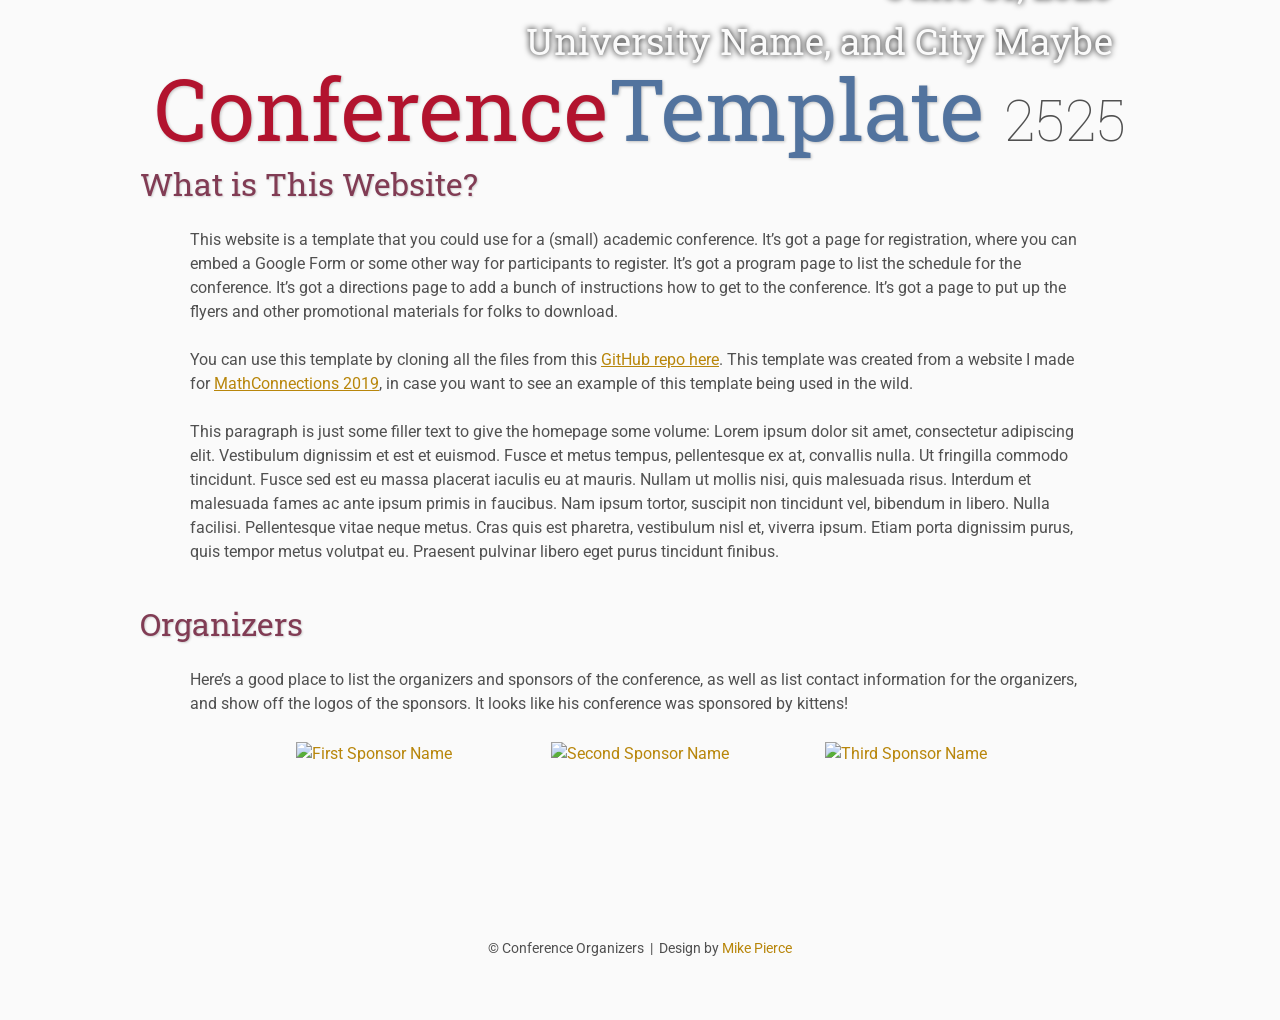
==== index.html @ 2a2c3d02 "Initial commit" ====
<!DOCTYPE html>
<html lang='en'>

<head>
    <base href=".">
    <link rel="shortcut icon" type="image/png" href="assets/favicon.png"/>
    <link rel="stylesheet" type="text/css" media="all" href="assets/main.css"/>
    <meta name="description" content="Conference Template">
    <meta name="resource-type" content="document">
    <meta name="distribution" content="global">
    <meta name="KeyWords" content="Conference">
    <title>Conference Template</title>
</head>

<body>

    <div class="banner">
        <img src="assets/banner.jpg" alt="Conference Template Banner">
        <div class="top-left">
            <span class="title1">Conference</span><span class="title2">Template</span> <span class="year">2525</span>
        </div>
        <div class="bottom-right">
            June 31, 2525 <br> University Name, and City Maybe
        </div>
    </div>

    <table class="navigation">
        <tr>
            <td class="navigation">
                <a class="current" title="Conference Home Page" href=".">Home</a>
            </td>
            <td class="navigation">
                <a title="Register for the Conference" href="registration">Registration</a>
            </td>
            <td class="navigation">
                <a title="Conference Program" href="program">Program</a> 
            </td>
            <td class="navigation">
                <a title="Directions to the Conference" href="directions">Directions</a>
            </td>
            <td class="navigation">
                <a title="Conference Flyer" href="flyer">Flyer</a>
            </td>
        </tr>
    </table>

    <h2>What is This Website?</h2>
    <p>
        This website is a template that you could use for a (small) academic conference. 
        It&rsquo;s got a page for registration, where you can embed a Google Form or some other way for participants to register.
        It&rsquo;s got a program page to list the schedule for the conference.
        It&rsquo;s got a directions page to add a bunch of instructions how to get to the conference.
        It&rsquo;s got a page to put up the flyers and other promotional materials for folks to download.
    </p>
    <p>
        You can use this template by cloning all the files from this
        <a target="_blank" href="https://github.com/mikepierce/conference-website-template">GitHub repo here</a>.
        This template was created from a website I made for 
        <a target="_blank" href="http://math.ucr.edu/~mathconn/">MathConnections 2019</a>,
        in case you want to see an example of this template being used in the wild.
    </p>
    <p>
        This paragraph is just some filler text to give the homepage some volume:
        Lorem ipsum dolor sit amet, consectetur adipiscing elit. Vestibulum dignissim et est et euismod. Fusce et metus tempus, pellentesque ex at, convallis nulla. Ut fringilla commodo tincidunt. Fusce sed est eu massa placerat iaculis eu at mauris. Nullam ut mollis nisi, quis malesuada risus. Interdum et malesuada fames ac ante ipsum primis in faucibus. Nam ipsum tortor, suscipit non tincidunt vel, bibendum in libero. Nulla facilisi. Pellentesque vitae neque metus. Cras quis est pharetra, vestibulum nisl et, viverra ipsum. Etiam porta dignissim purus, quis tempor metus volutpat eu. Praesent pulvinar libero eget purus tincidunt finibus.
    </p>

    <h2>Organizers</h2>
    <p>
        Here&rsquo;s a good place to list the organizers and sponsors of the conference,
        as well as list contact information for the organizers,
        and show off the logos of the sponsors.
        It looks like his conference was sponsored by kittens!
    </p>
    <table class="sponsors">
        <tr>
            <td class="sponsor">
                <a href="http://www.eyebleach.me/">
                    <img src="assets/kitten1.jpg" alt="First Sponsor Name">
                </a>
            </td>
            <td class="sponsor">
                <a href="http://www.eyebleach.me/">
                    <img src="assets/kitten2.jpg" alt="Second Sponsor Name" style="width: 80%">
                </a>
            </td>
            <td class="sponsor">
                <a href="http://www.eyebleach.me/">
                    <img src="assets/kitten3.jpg" alt="Third Sponsor Name">
                </a>
            </td>
        </tr>
    </table>

    <footer>
        &copy; Conference Organizers
        &nbsp;|&nbsp; Design by <a href="https://github.com/mikepierce">Mike Pierce</a>
    </footer>

</body>
</html>
---- assets/main.css ----
/* main.css */

/* These are the colors and fonts used throughout the webpage.
 * I've listed them here so that a user may easily
 * do a search-and-replace for these to change the site theme.
 *   'Roboto',sans-serif; Font for the title text
 *   'Roboto-Slab',serif; Font for the body text 
 *   #fafafa; Background color of the site
 *   #505050; Foreground (text) color of the site
 *   #52739e; Navy, "Template" in the logo, current page in navigation, special titles in the Program
 *   #b2132e; Reddish, "Conference" in the logo, hover color for links
 *   #813c54; Heading color, titles in the Program
 *   #b8860b; Dark Goldenrod, color for links
 */

@import url('https://fonts.googleapis.com/css?family=Roboto%7CRoboto+Slab');

*{
    border:0;
    font:inherit;
    font-size:1em;
    margin:0;
    padding:0;
    vertical-align:baseline;
}

body{
    background-color: #fafafa;
    background-size: cover;
    background-attachment: fixed;
    color: #505050; 
    text-align:left;
    font-family:'Roboto',sans-serif;
    font-size:1em;
    line-height:1.5em;
    margin: 60px auto;
    width: 1000px;
}

a{color: #b8860b; text-decoration:none;}
a.current{color: #52739e;}
a.current:hover{color: #e82945;}
a:hover{color: #b2132e;}
a:active{color: #e82945;}
h1,h2,h3,h4{clear:left; color: #813c54; margin:1.5em 0em 1em 0em; font-family:'Roboto Slab',serif; text-shadow: 1px 1px 2px #d0d0d0;}
h1{font-size:2.67em;}
h2{font-size:2.00em;}
h3{font-size:1.67em;}
h4{font-size:1.33em;}
p{list-style:none; margin:24px auto 24px auto; padding:0px; width:900px; text-align:left;}
li a, p a {text-decoration:underline; text-decoration-color:#b8860b;}
ul{list-style:none; margin:24px auto 24px auto; padding:0px; width:800px; text-align:left;}
ul li{list-style:none; margin:0px auto 0px auto; padding:0px; text-align:left;}
i,em{font-style:italic;}
b,strong{font-weight:bold;}
sup{
    vertical-align: super;
    font-size: 0.8em;
    line-height: 0;
}
sub{
    vertical-align: sub;
    font-size: 0.8em;
    line-height: 0;
}
table{
    width: 1000px;
    margin: 12px auto 24px auto;
    float: center;
    /* UNCOMMENT THIS FOR DEBUGGING THE ALIGNMENT */
    /*border: 1px solid black;*/
}
th,td{
    text-align: left;
    /* UNCOMMENT THIS FOR DEBUGGING THE ALIGNMENT */
    /*border: 1px solid black;*/
}

/* Website Banner */
.banner {position: relative; font-family:'Roboto Slab',serif;}
.top-left {font-size:5.33em; color: #505050; background: #fafafa; text-align: center; width: 1000px; height: 67px; position: absolute; padding: 36px 0 0 0; top: 0px;}
.bottom-right {font-size:2.33em; color: #fafafa; line-height: 1.5em; width: auto; height: 100px; padding: 0px 27px 27px 0px; text-align: right; position: absolute; bottom: 0px; right: 0px; text-shadow: 0px 0px 6px #000000;}

/* Conference Title Logo */
.title1{color: #b2132e; text-shadow: 1px 1px 3px #c0c0c0;} 
.title2{color: #52739e; text-shadow: 1px 1px 3px #c0c0c0;}
.year{color: #505050; font-size:0.67em; font-weight: lighter;}

/* Navigation Links (Home, Registration, etc) */
table.navigation{width:800px;}
td.navigation{font-size:1.67em; white-space:nowrap; width:20%; text-align:center; vertical-align:middle; padding:0px 0px 0px 0px;}

/* Sponsor Images */
table.sponsors{width:800px;}
td.sponsor{white-space:nowrap; width:33%; text-align:center; vertical-align:middle; padding:0px 0px 0px 0px;}
td.sponsor img{width: 100%}

/* The Table on the Program Page */
td.room{padding: 4px 12px 4px 4px; width: 90%; vertical-align:bottom; font-size:1.67em; color: #52739e; height:32px;}
td.date{white-space:nowrap; width:130px; text-align:right; vertical-align:top; padding:4px 16px 0px 0px;}
td.title{padding: 4px 12px 4px 4px; width: 90%; vertical-align:top; font-size:1.5em; color: #813c54; height:32px; font-family:'Roboto Slab',serif; text-shadow: 1px 1px 2px #d0d0d0; }
td.title-special{padding: 4px 12px 4px 4px; width: 90%; vertical-align:top; font-size:1.67em; color: #52739e; height:32px; font-family:'Roboto Slab',serif; text-shadow: 1px 1px 2px #d0d0d0;}
td.speaker{padding: 4px 12px 4px 4px; font-style: italic; font-size:1em; max-height:999999px}
td.abstract{padding: 4px 12px 12px 4px; font-size:1em; max-height:999999px}
td.abstract img{display: block; margin: 4px auto 8px auto}
table.plenary{padding-top: 8px; background: #ffffff;}

/* Registration and Directions iframes and Images */
iframe.registration{display:block; margin:1em auto 2em auto; width:700px; height:1400px; border:none;}
iframe.directions{display:block; margin:1em auto 2em auto; width:800px; height:400px; border:none;}
img.center{display:block; width:67%; margin:1em auto 2em auto;}

/* Flyer Images */
table.flyers{width:800px;}
td.flyer{white-space:nowrap; width:50%; text-align:center; vertical-align:middle; padding:0px 0px 0px 0px;}
td.sponsor img{width: 100%}

footer{font-size:0.875em; margin-top:12em; text-align:center;}

/* My hacky way of making the site mobile-friendly */
@media only screen and (max-width: 1100px) {
    h2{font-size:3.00em;}
    p{font-size:1.5em; line-height:1.5em;}
    th,td,tr{font-size:1.5em; line-height:1.5em;}
    td.date{font-size:1em; padding-top:0.5em;}
    td.navigation{font-size:1.5em; padding:0px 20px 0px 20px;}
    table.footer{font-size:0.33em;}
}
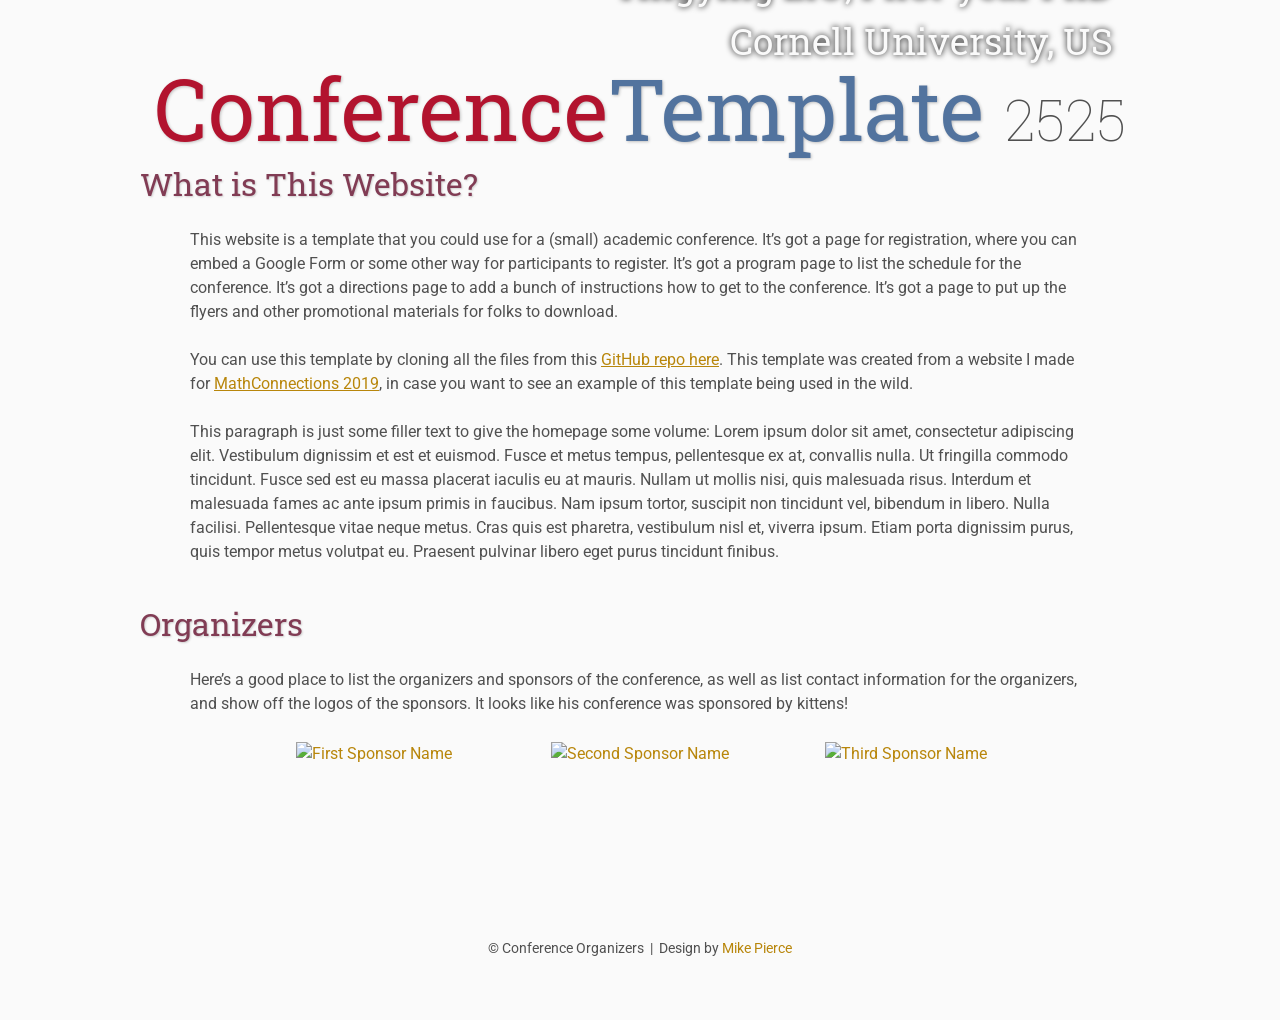
==== commit d350f4f5: "Update taps" ====
--- a/index.html
+++ b/index.html
@@ -20,26 +20,26 @@
             <span class="title1">Conference</span><span class="title2">Template</span> <span class="year">2525</span>
         </div>
         <div class="bottom-right">
-            June 31, 2525 <br> University Name, and City Maybe
+            Yingying LIU, First-year PhD <br> Cornell University, US
         </div>
     </div>
 
     <table class="navigation">
         <tr>
             <td class="navigation">
-                <a class="current" title="Conference Home Page" href=".">Home</a>
+                <a class="current" title="Yingying's Home Page" href=".">Home</a>
             </td>
             <td class="navigation">
-                <a title="Register for the Conference" href="registration">Registration</a>
+                <a title="Description and codes for projects" href="project">Project</a>
             </td>
             <td class="navigation">
-                <a title="Conference Program" href="program">Program</a> 
+                <a title="Yingying's publications" href="publications">Publications</a> 
             </td>
             <td class="navigation">
-                <a title="Directions to the Conference" href="directions">Directions</a>
+                <a title="Yingying's updates" href="news">News</a>
             </td>
             <td class="navigation">
-                <a title="Conference Flyer" href="flyer">Flyer</a>
+                <a title="Yingying's CV" href="CV">CV</a>
             </td>
         </tr>
     </table>
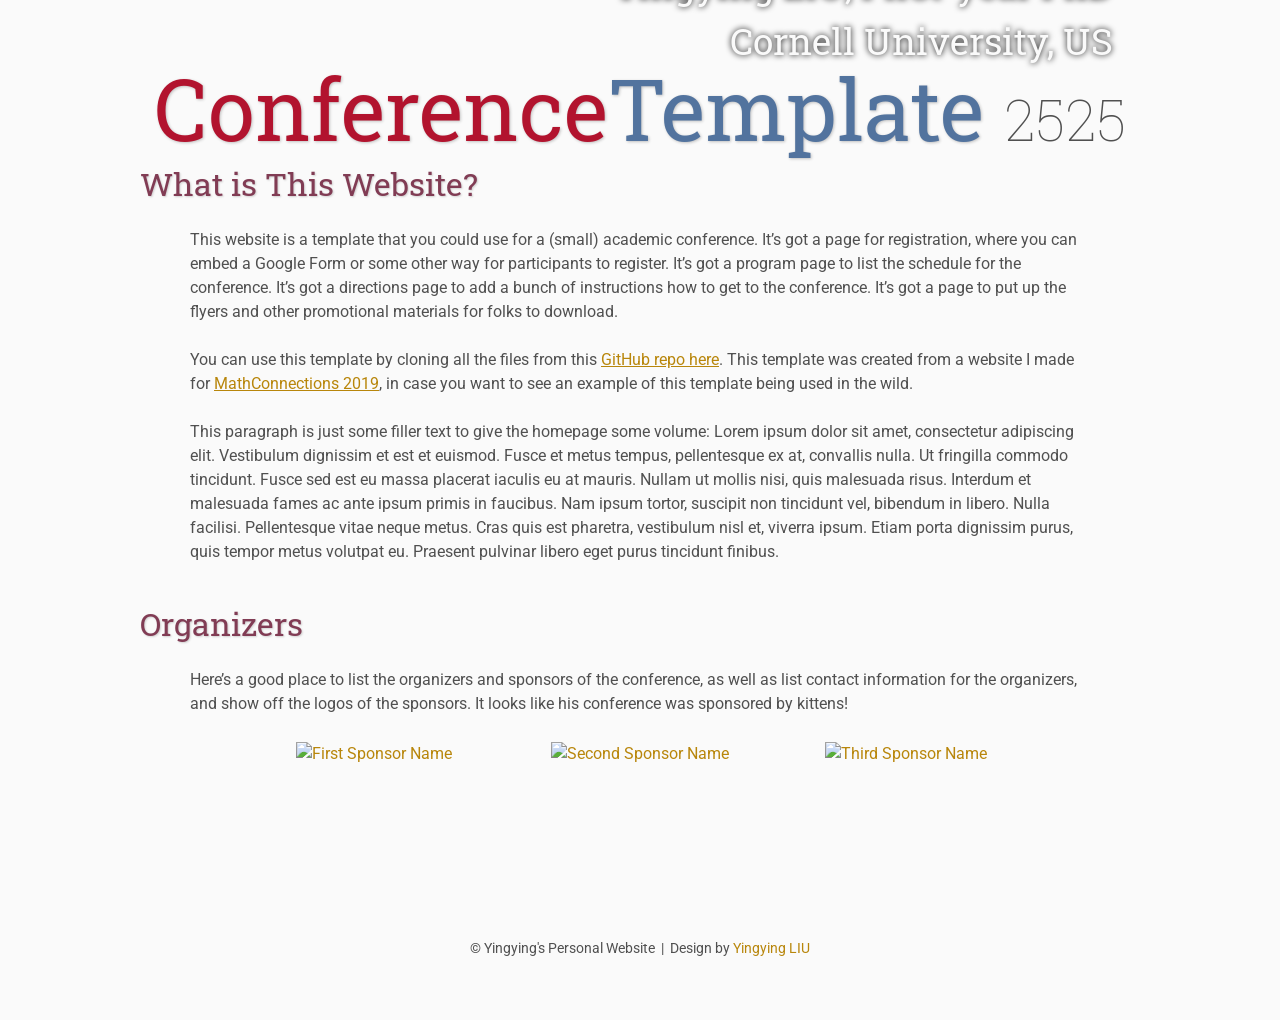
==== commit 284d0d72: "Update footer with new author and designer credits" ====
--- a/index.html
+++ b/index.html
@@ -5,11 +5,11 @@
     <base href=".">
     <link rel="shortcut icon" type="image/png" href="assets/favicon.png"/>
     <link rel="stylesheet" type="text/css" media="all" href="assets/main.css"/>
-    <meta name="description" content="Conference Template">
+    <meta name="description" content="Yingying LIU - PhD from Cornell University">
     <meta name="resource-type" content="document">
     <meta name="distribution" content="global">
-    <meta name="KeyWords" content="Conference">
-    <title>Conference Template</title>
+    <meta name="KeyWords" content="Research">
+    <title>Yingying LIU | Personal Website</title>
 </head>
 
 <body>
@@ -92,8 +92,8 @@
     </table>
 
     <footer>
-        &copy; Conference Organizers
-        &nbsp;|&nbsp; Design by <a href="https://github.com/mikepierce">Mike Pierce</a>
+        &copy; Yingying's Personal Website
+        &nbsp;|&nbsp; Design by <a href="https://github.com/yingyingtokyo">Yingying LIU</a>
     </footer>
 
 </body>
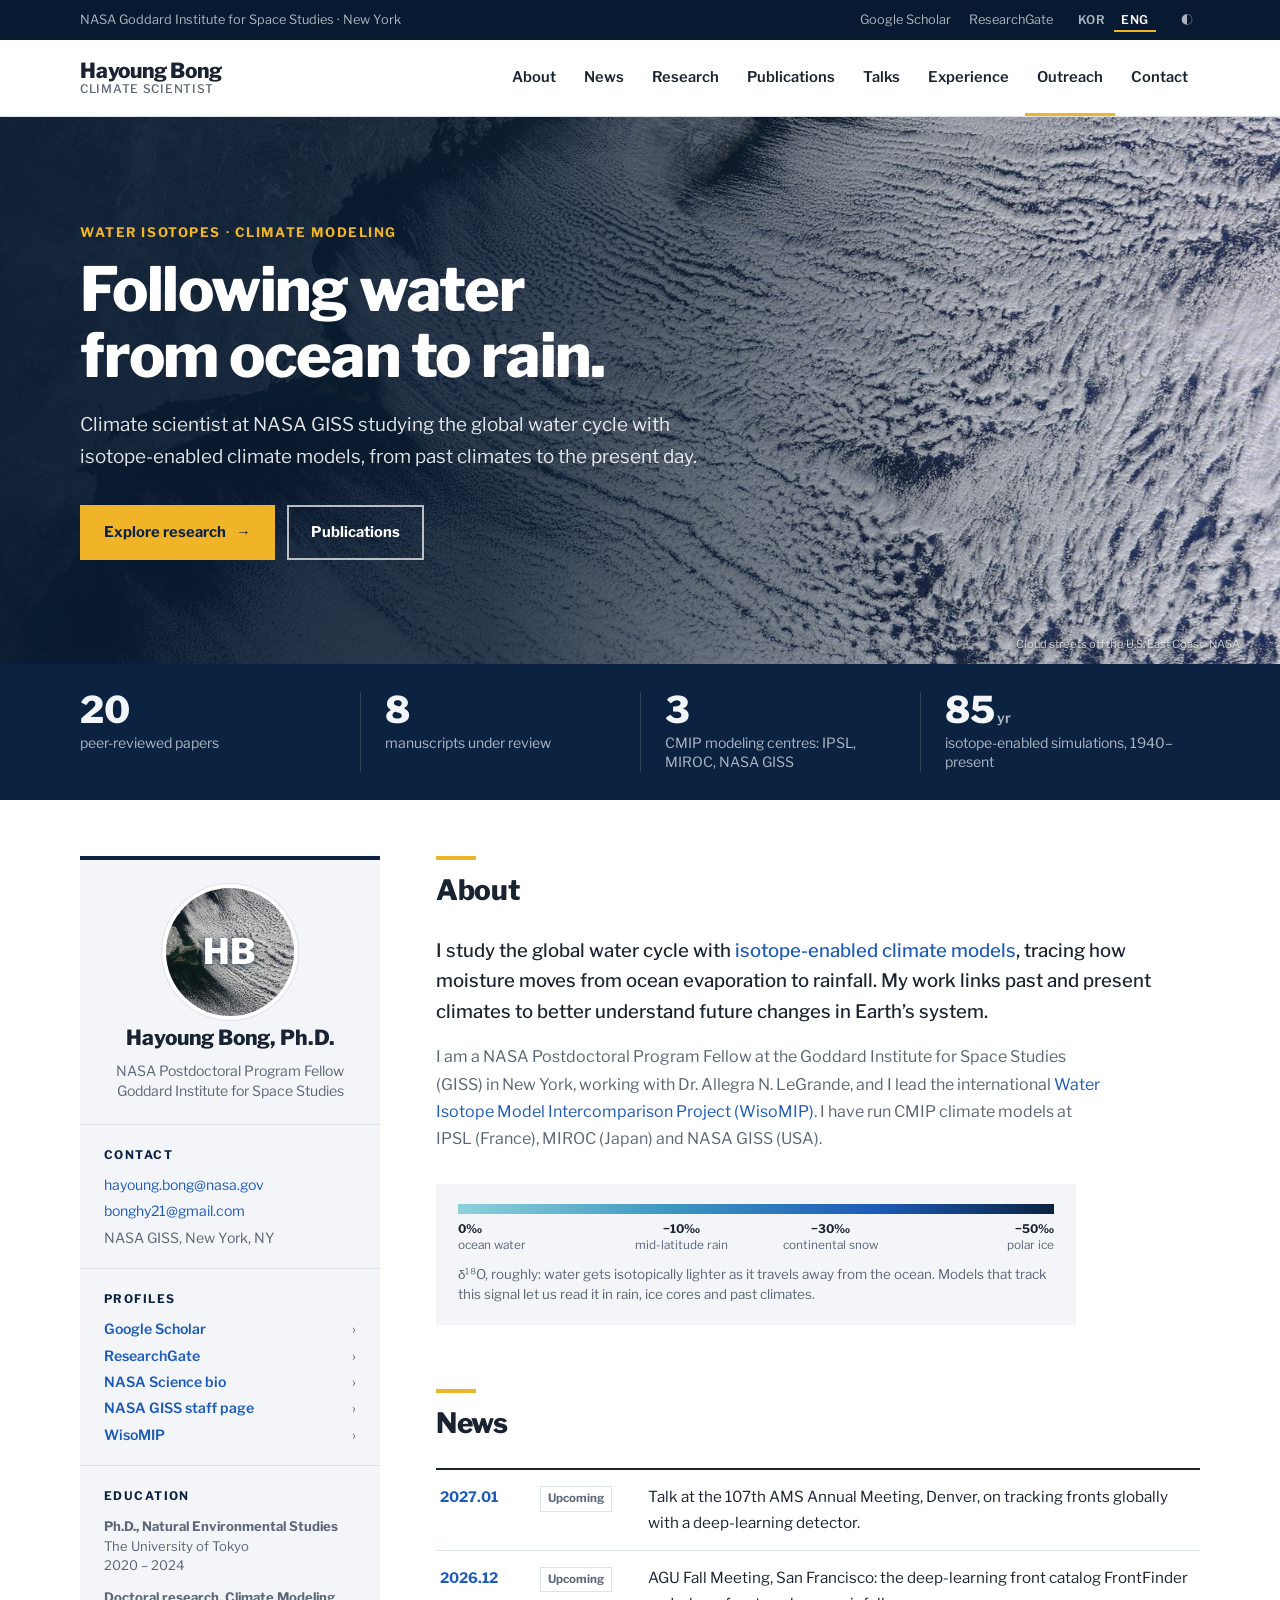
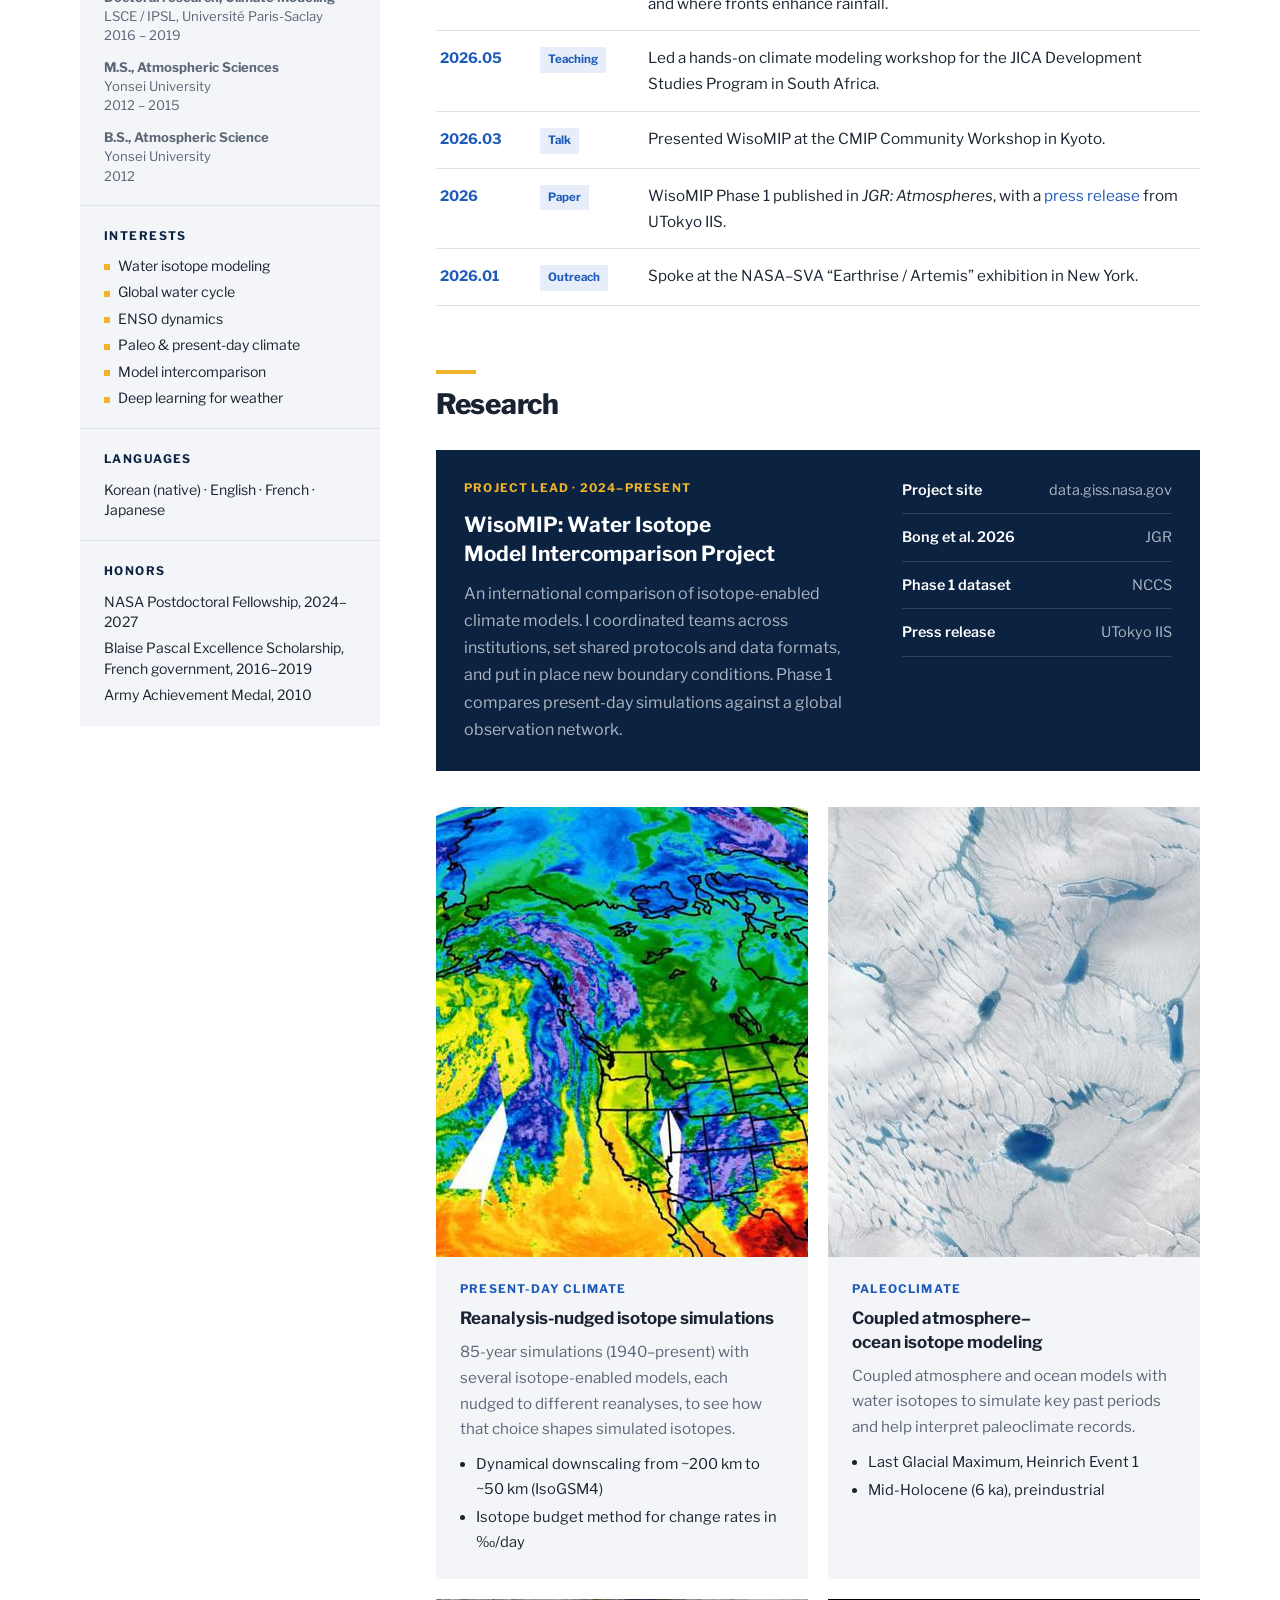
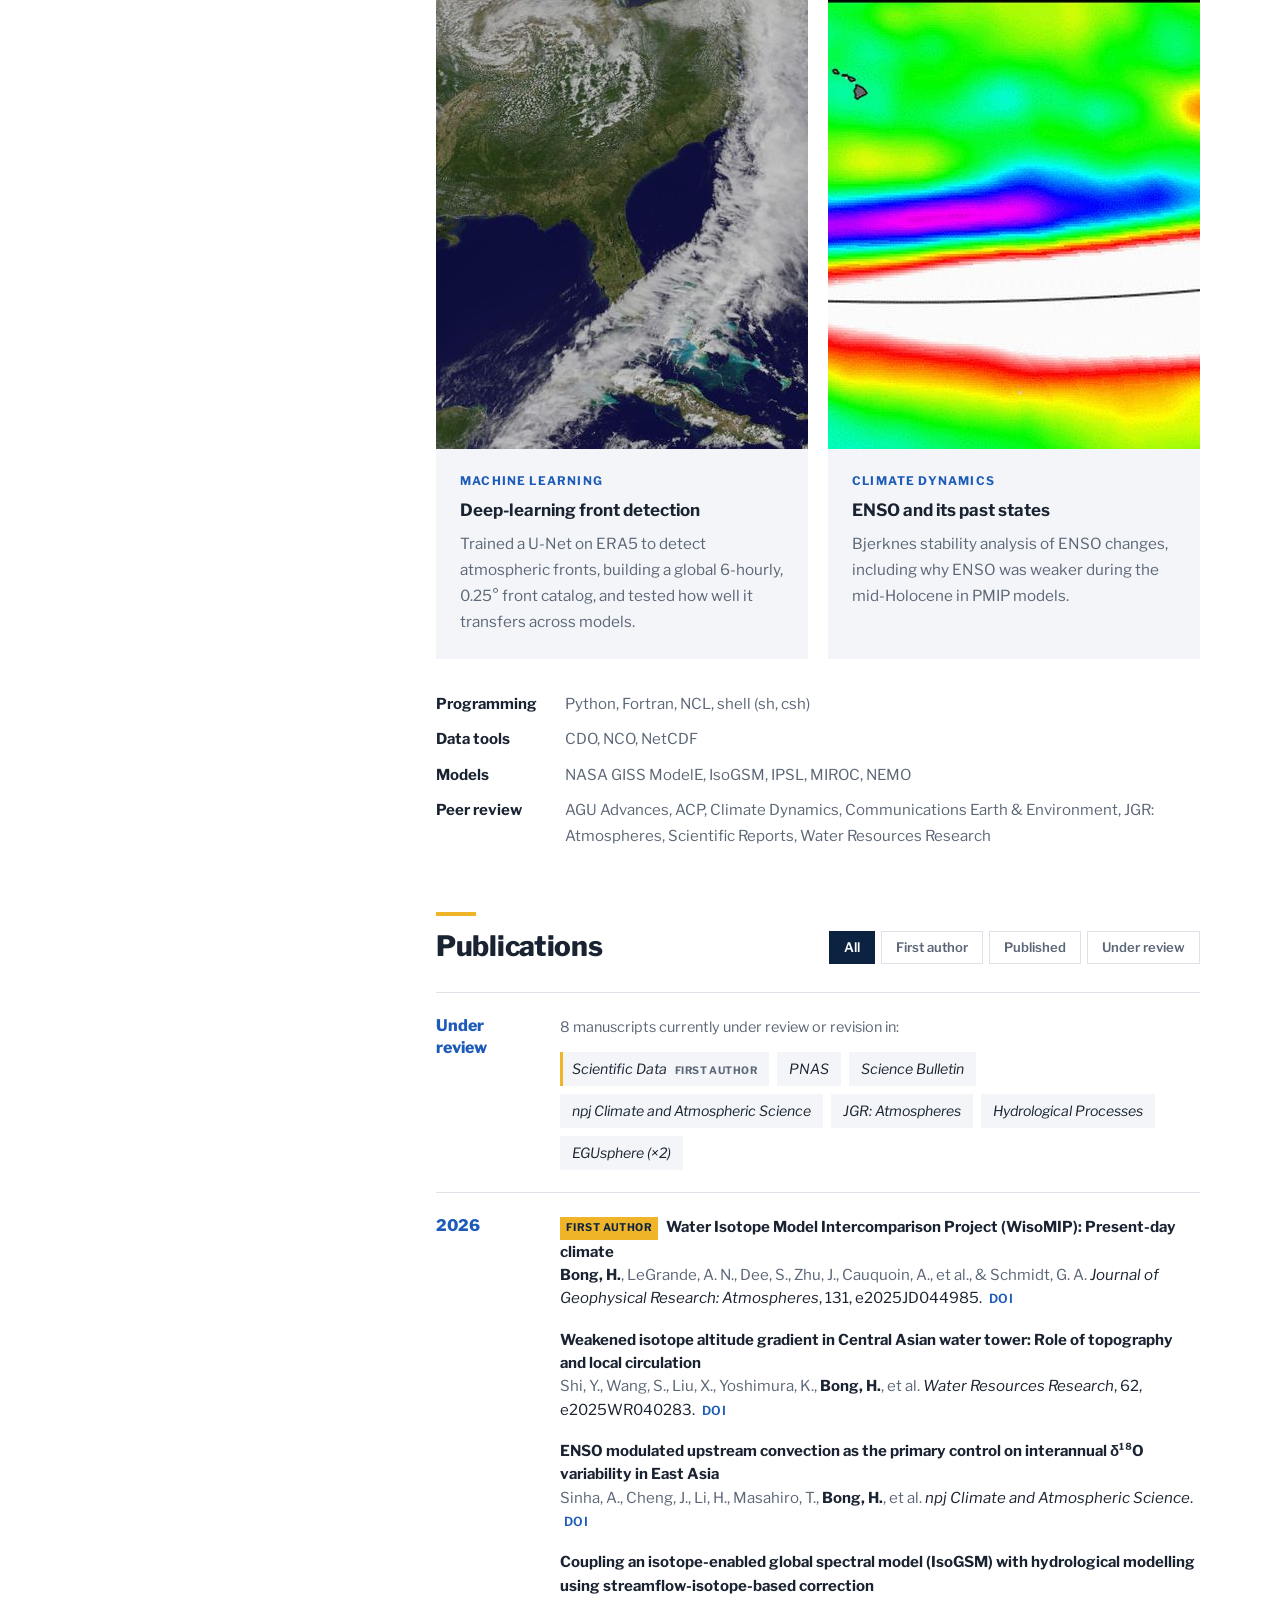
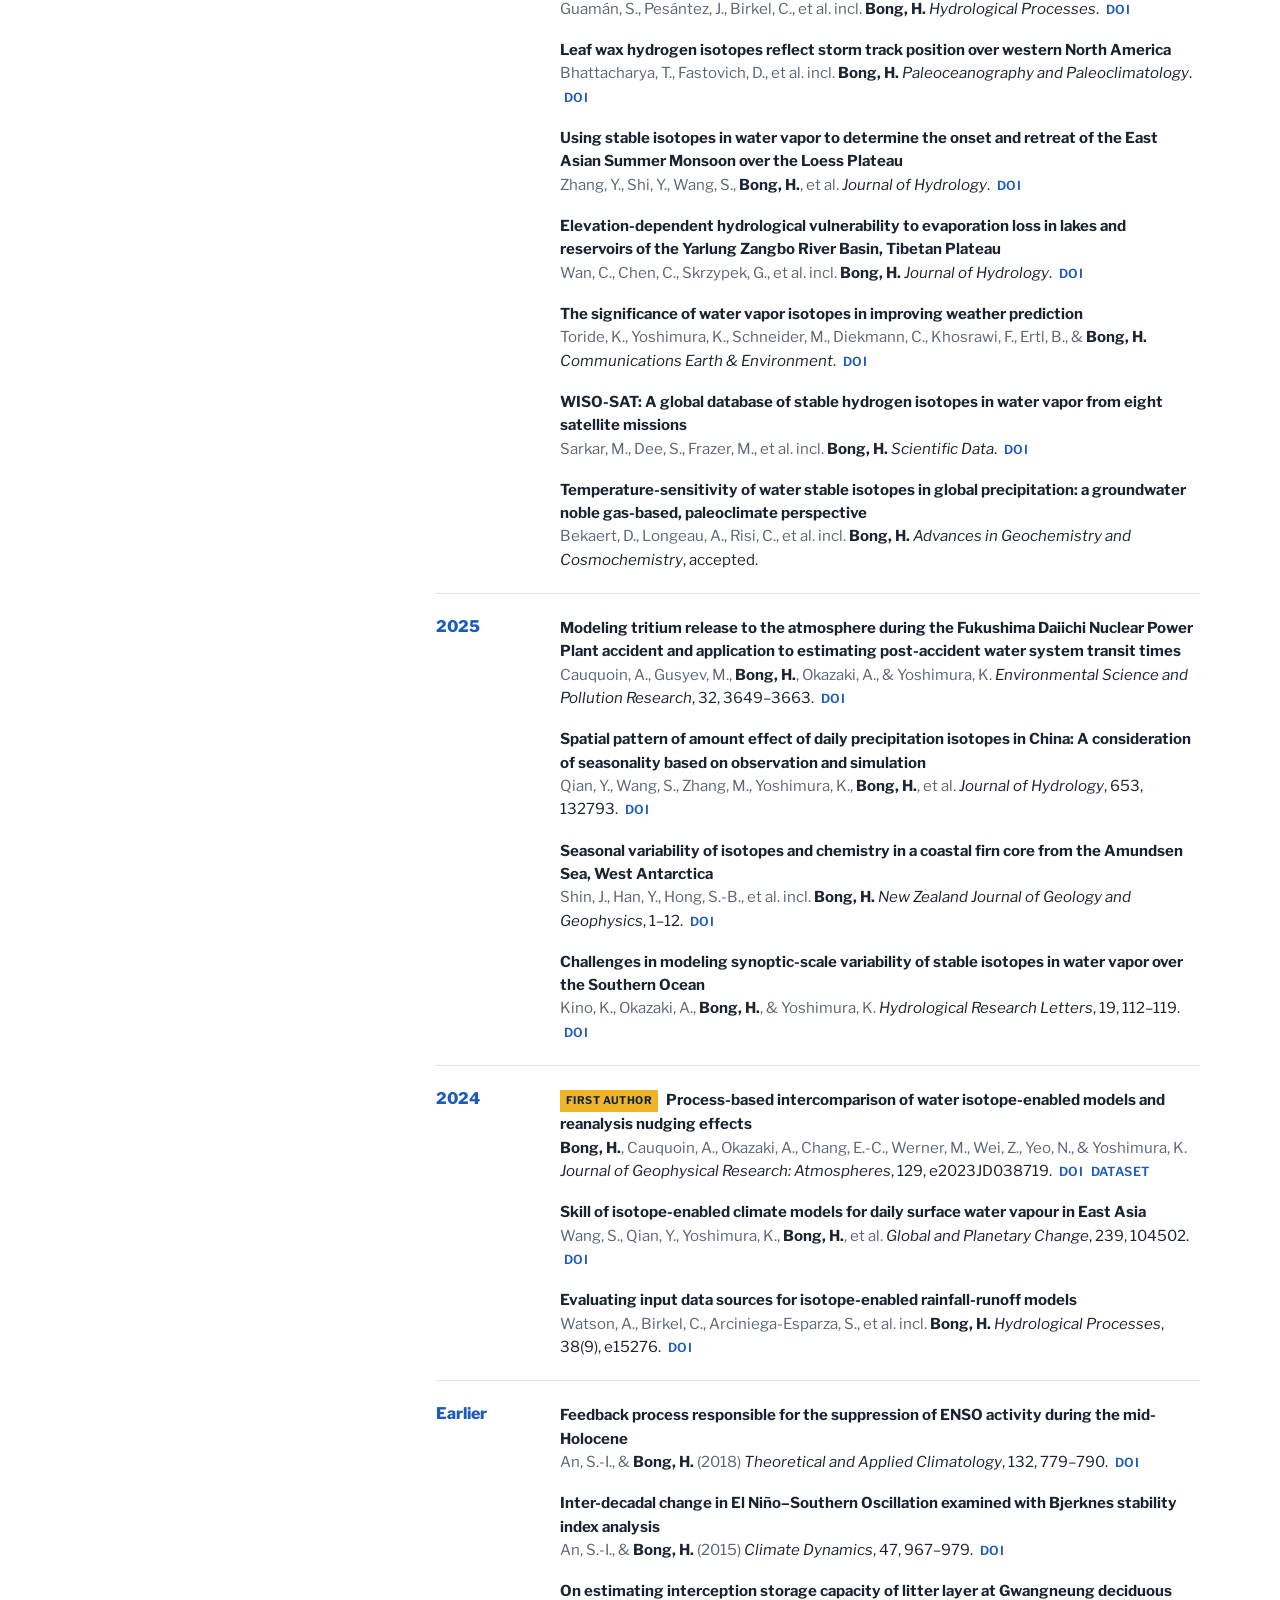
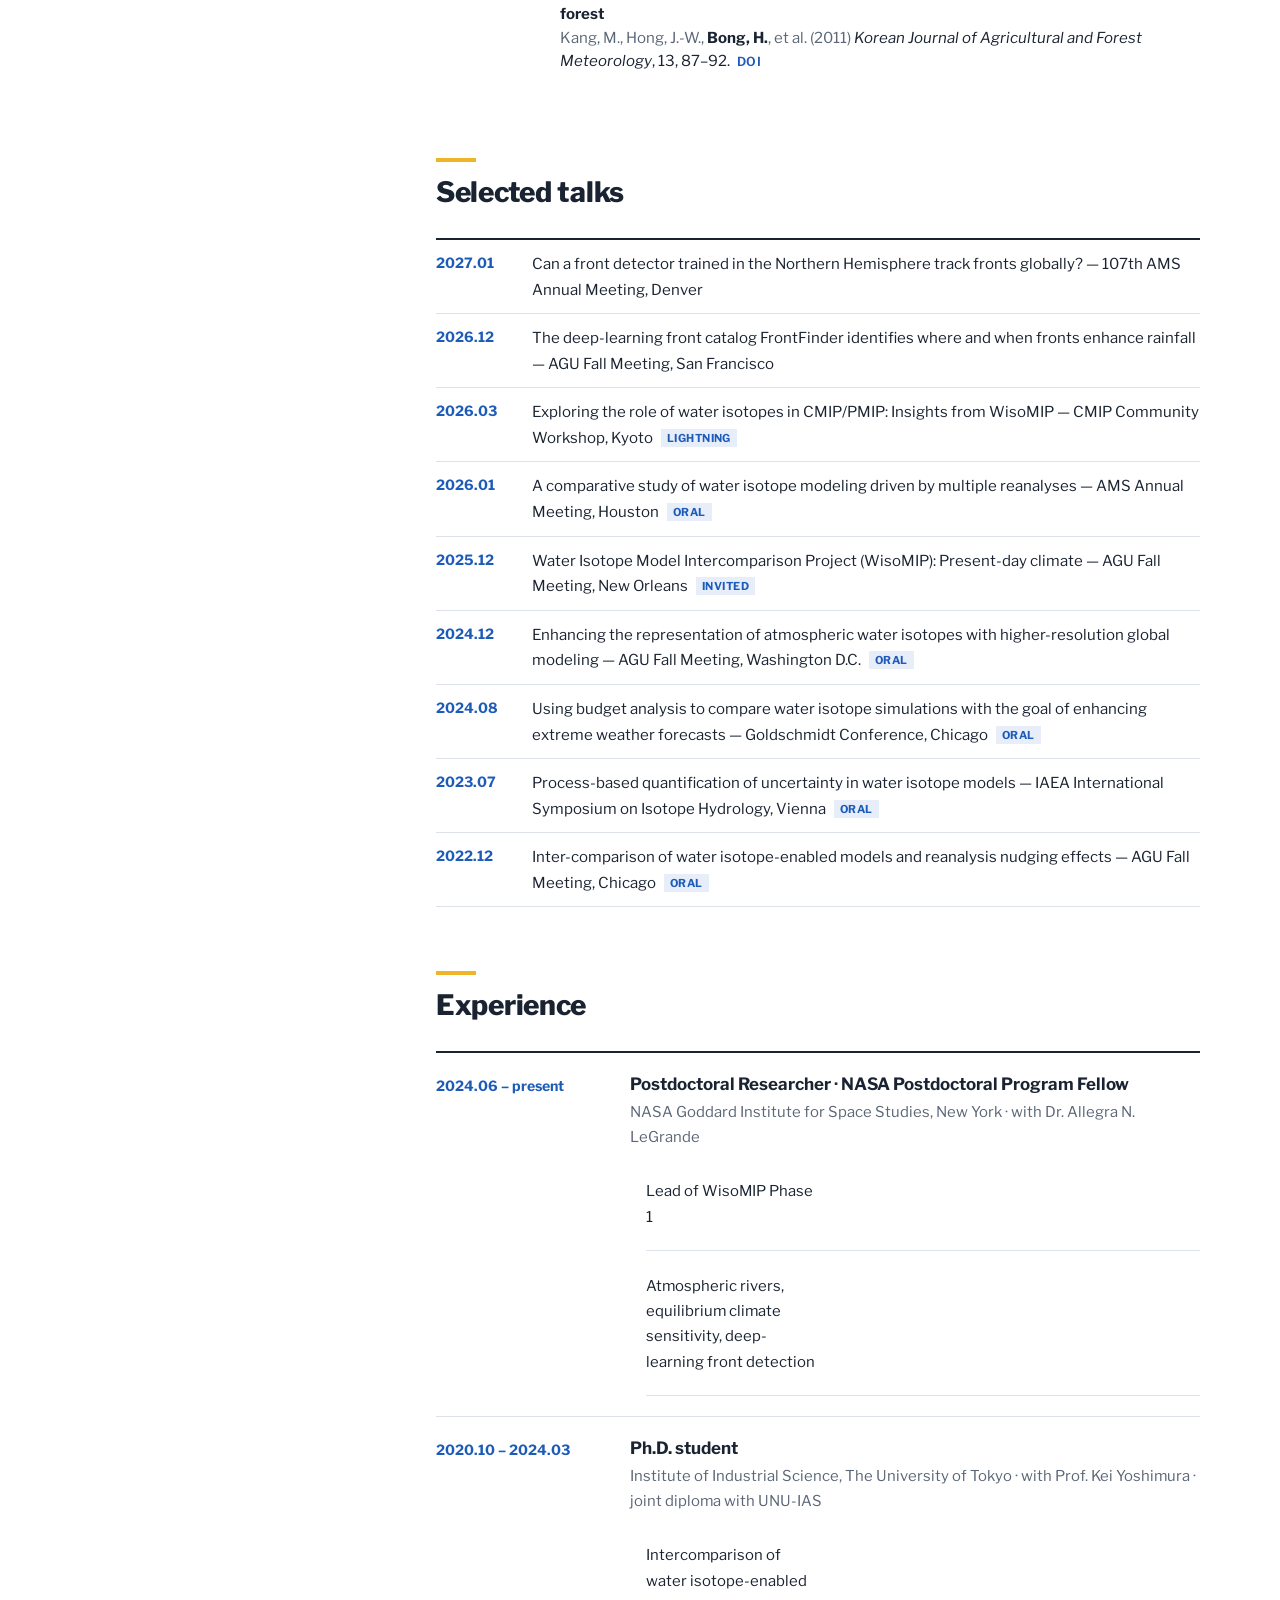
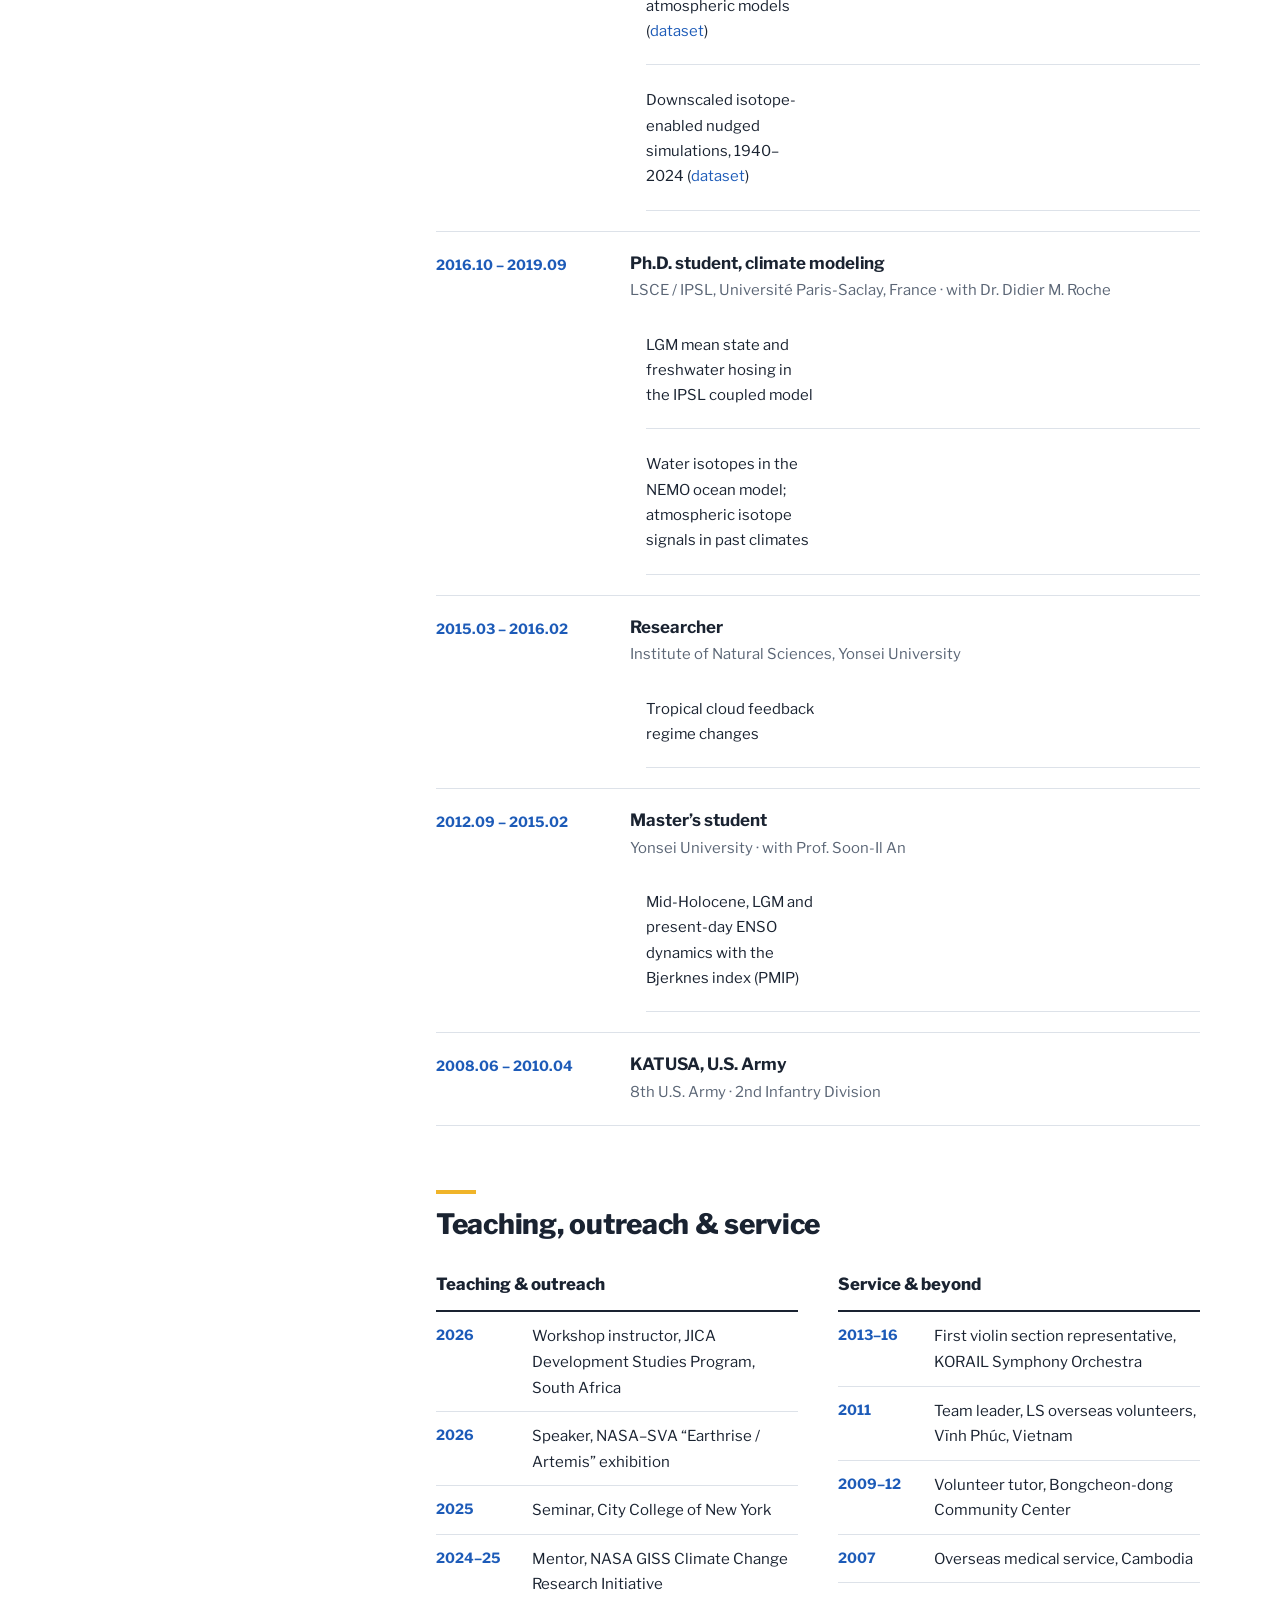
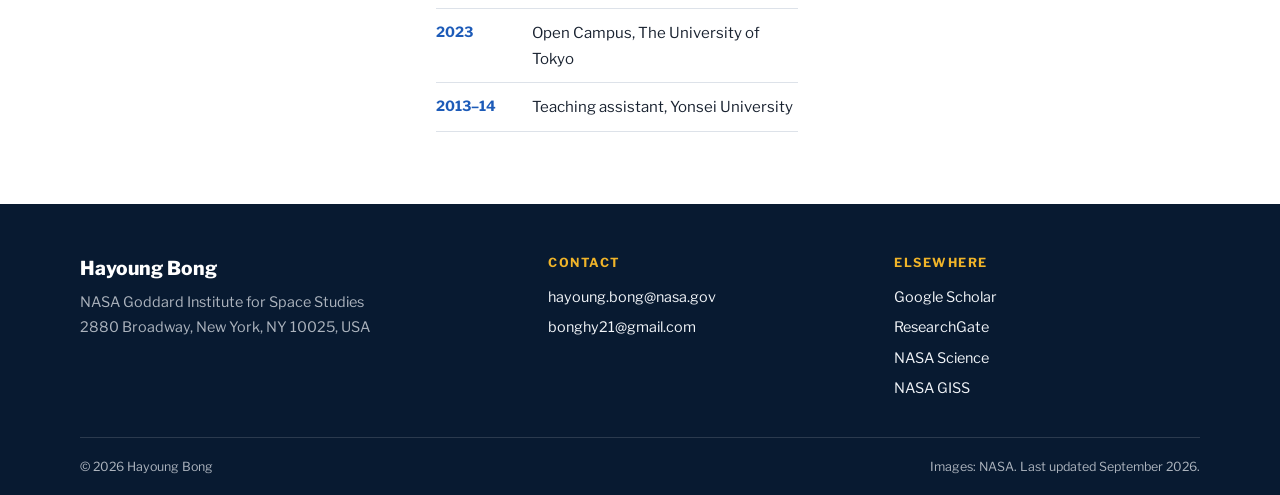
==== commit 30605ed7: "Replace site with new bilingual academic homepage Co-Authored-By: Claude Opus 5 <noreply@anthropic.c" ====
--- a/index.html
+++ b/index.html
@@ -1,101 +1,807 @@
 <!DOCTYPE html>
-<html lang='en'>
-
+<html lang="en" data-lang="en">
 <head>
-    <base href=".">
-    <link rel="shortcut icon" type="image/png" href="assets/favicon.png"/>
-    <link rel="stylesheet" type="text/css" media="all" href="assets/main.css"/>
-    <meta name="description" content="Yingying LIU - PhD from Cornell University">
-    <meta name="resource-type" content="document">
-    <meta name="distribution" content="global">
-    <meta name="KeyWords" content="Research">
-    <title>Yingying LIU | Personal Website</title>
+<meta charset="utf-8">
+<meta name="viewport" content="width=device-width, initial-scale=1, viewport-fit=cover">
+<title>Hayoung Bong</title>
+<meta name="description" content="Hayoung Bong — climate scientist at NASA GISS studying the global water cycle with isotope-enabled climate models.">
+<meta property="og:title" content="Hayoung Bong · Climate Scientist, NASA GISS">
+<meta property="og:description" content="Water isotope modeling, WisoMIP, ENSO dynamics, and deep-learning front detection.">
+<meta property="og:type" content="website">
+<meta property="og:image" content="assets/hero.jpg">
+<link rel="preconnect" href="https://fonts.googleapis.com">
+<link rel="preconnect" href="https://fonts.gstatic.com" crossorigin>
+<link rel="stylesheet" href="https://fonts.googleapis.com/css2?family=Libre+Franklin:ital,wght@0,400;0,500;0,600;0,700;0,800;1,400&family=Noto+Sans+KR:wght@400;500;700&display=swap">
+<style>
+  :root {
+    --page: #FFFFFF;
+    --alt: #F3F5F8;
+    --ink: #1A2331;
+    --muted: #5B6676;
+    --line: #DDE2E9;
+    --blue: #1D5BB8;
+    --blue-soft: #E7EEF9;
+    --navy: #0B2341;
+    --navy-2: #081A31;
+    --on-navy: #F2F5F9;
+    --on-navy-muted: rgba(242, 245, 249, .7);
+    --navy-line: rgba(255, 255, 255, .14);
+    --gold: #F0B429;
+    --font: "Libre Franklin", "Helvetica Neue", Arial, "Noto Sans KR", "Apple SD Gothic Neo", "Malgun Gothic", sans-serif;
+    color-scheme: light;
+  }
+  @media (prefers-color-scheme: dark) {
+    :root:not([data-theme="light"]) {
+      --page: #0D1522; --alt: #131E2E; --ink: #E4EAF2; --muted: #9AA7B8; --line: #243247;
+      --blue: #82B1F5; --blue-soft: #1A2B45; --navy: #0A1A30; --navy-2: #06111F;
+      color-scheme: dark;
+    }
+  }
+  :root[data-theme="dark"] {
+    --page: #0D1522; --alt: #131E2E; --ink: #E4EAF2; --muted: #9AA7B8; --line: #243247;
+    --blue: #82B1F5; --blue-soft: #1A2B45; --navy: #0A1A30; --navy-2: #06111F;
+    color-scheme: dark;
+  }
+  :root[data-lang="ko"] { --font: "Noto Sans KR", "Apple SD Gothic Neo", "Malgun Gothic", "Libre Franklin", sans-serif; }
+  :root[data-lang="ko"] .en, :root[data-lang="en"] .ko { display: none !important; }
+
+  * { box-sizing: border-box; }
+  html { scroll-behavior: smooth; }
+  @media (prefers-reduced-motion: reduce) { html { scroll-behavior: auto; } }
+  body {
+    margin: 0; background: var(--page); color: var(--ink);
+    font: 400 1rem/1.7 var(--font);
+    -webkit-font-smoothing: antialiased;
+    word-break: keep-all; overflow-wrap: anywhere;
+  }
+  a { color: var(--blue); text-decoration: none; }
+  a:hover { text-decoration: underline; text-underline-offset: 3px; }
+  a:focus-visible, button:focus-visible { outline: 2px solid var(--gold); outline-offset: 2px; }
+  img { max-width: 100%; display: block; }
+  p { margin: 0; }
+  h1, h2, h3 { text-wrap: balance; }
+  .container { max-width: 1200px; margin: 0 auto; padding-inline: clamp(16px, 4vw, 40px); }
+
+  /* ---------- utility bar ---------- */
+  .utility { background: var(--navy-2); color: var(--on-navy-muted); font-size: .8rem; }
+  .utility .container { display: flex; align-items: center; justify-content: space-between; gap: 16px; min-height: 40px; }
+  .utility a { color: var(--on-navy-muted); }
+  .utility a:hover { color: #fff; }
+  .utility-links { display: flex; align-items: center; gap: 18px; }
+  .lang { display: inline-flex; gap: 2px; }
+  .lang button, .theme-btn {
+    background: none; border: 0; cursor: pointer; color: var(--on-navy-muted);
+    font: 600 .75rem/1 var(--font); padding: 6px 7px; letter-spacing: .04em;
+  }
+  .lang button[aria-pressed="true"] { color: #fff; box-shadow: inset 0 -2px 0 var(--gold); }
+  .lang button:hover, .theme-btn:hover { color: #fff; }
+
+  /* ---------- header ---------- */
+  .site-header {
+    position: sticky; top: env(safe-area-inset-top, 0px); z-index: 20;
+    background: var(--page); border-bottom: 1px solid var(--line);
+  }
+  .site-header .container { display: flex; align-items: center; gap: 32px; min-height: 72px; }
+  .logo { display: grid; line-height: 1.15; color: var(--ink); }
+  .logo:hover { text-decoration: none; }
+  .logo strong { font-size: 1.3rem; font-weight: 800; letter-spacing: -.01em; }
+  .logo > span { font-size: .74rem; color: var(--muted); font-weight: 500; letter-spacing: .06em; text-transform: uppercase; }
+  :root[data-lang="ko"] .logo > span { letter-spacing: 0; text-transform: none; font-size: .8rem; }
+  .site-nav { margin-left: auto; overflow-x: auto; scrollbar-width: none; }
+  .site-nav::-webkit-scrollbar { display: none; }
+  .site-nav ul { list-style: none; margin: 0; padding: 0; display: flex; gap: 4px; }
+  .site-nav a {
+    display: block; padding: 25px 12px 23px; white-space: nowrap;
+    color: var(--ink); font-weight: 600; font-size: .92rem;
+    border-bottom: 3px solid transparent;
+  }
+  .site-nav a:hover { text-decoration: none; color: var(--blue); }
+  .site-nav a.active { border-bottom-color: var(--gold); }
+
+  /* ---------- hero ---------- */
+  .hero {
+    position: relative; color: #fff;
+    background: var(--navy) url("assets/hero.jpg") center 35% / cover no-repeat;
+  }
+  .hero::before {
+    content: ""; position: absolute; inset: 0;
+    background: linear-gradient(90deg, rgba(8, 26, 49, .94) 0%, rgba(8, 26, 49, .82) 38%, rgba(8, 26, 49, .25) 75%, rgba(8, 26, 49, .1) 100%);
+  }
+  .hero .container { position: relative; padding-block: clamp(56px, 9vw, 104px); }
+  .hero-kicker { color: var(--gold); font-weight: 700; font-size: .82rem; letter-spacing: .12em; text-transform: uppercase; }
+  :root[data-lang="ko"] .hero-kicker { letter-spacing: .02em; font-size: .9rem; }
+  .hero h1 { margin: 14px 0 0; font-size: clamp(2.2rem, 5.4vw, 3.8rem); line-height: 1.08; font-weight: 800; letter-spacing: -.02em; max-width: 14em; }
+  :root[data-lang="ko"] .hero h1 { line-height: 1.25; letter-spacing: -.03em; }
+  .hero p.lead { margin-top: 20px; max-width: 34em; font-size: clamp(1.02rem, 1.6vw, 1.18rem); color: rgba(255, 255, 255, .88); }
+  .hero-actions { display: flex; flex-wrap: wrap; gap: 12px; margin-top: 32px; }
+  .btn {
+    display: inline-flex; align-items: center; gap: 10px;
+    padding: 13px 22px; font-weight: 700; font-size: .92rem; border: 2px solid transparent;
+  }
+  .btn:hover { text-decoration: none; }
+  .btn-primary { background: var(--gold); color: #0B2341; }
+  .btn-primary:hover { background: #F7C54E; }
+  .btn-ghost { border-color: rgba(255, 255, 255, .7); color: #fff; }
+  .btn-ghost:hover { background: rgba(255, 255, 255, .1); }
+  .credit { position: absolute; right: clamp(16px, 4vw, 40px); bottom: 10px; font-size: .7rem; color: rgba(255, 255, 255, .75); text-shadow: 0 1px 2px rgba(0, 0, 0, .5); }
+
+  /* ---------- stats band ---------- */
+  .stats { background: var(--navy); color: var(--on-navy); }
+  .stats ul { list-style: none; margin: 0 auto; padding-block: 28px; display: grid; grid-template-columns: repeat(4, minmax(0, 1fr)); }
+  .stats li { padding-inline: 24px; border-left: 1px solid var(--navy-line); display: grid; gap: 4px; align-content: start; }
+  .stats li:first-child { border-left: 0; padding-left: 0; }
+  .stats strong { font-size: 2.3rem; line-height: 1; font-weight: 800; font-variant-numeric: tabular-nums; }
+  .stats strong small { font-size: 1rem; font-weight: 600; color: var(--gold); margin-left: 2px; }
+  .stats span { color: var(--on-navy-muted); font-size: .88rem; line-height: 1.4; }
+
+  /* ---------- body layout ---------- */
+  .layout { display: grid; grid-template-columns: 300px minmax(0, 1fr); gap: 56px; padding-block: 56px 72px; align-items: start; }
+
+  /* profile sidebar */
+  .profile { position: sticky; top: calc(env(safe-area-inset-top, 0px) + 96px); background: var(--alt); border-top: 4px solid var(--navy); }
+  .profile-head { padding: 28px 24px 22px; display: grid; justify-items: center; text-align: center; gap: 10px; border-bottom: 1px solid var(--line); }
+  .photo {
+    width: 128px; height: 128px; border-radius: 50%; overflow: hidden;
+    display: grid; place-items: center;
+    background: var(--navy) url("assets/hero.jpg") 30% 40% / 420% no-repeat;
+    color: #fff; font-size: 2.2rem; font-weight: 800; letter-spacing: .02em;
+    box-shadow: 0 0 0 4px var(--page), 0 0 0 5px var(--line);
+  }
+  .photo span { text-shadow: 0 1px 6px rgba(8, 26, 49, .8); }
+  .photo img { width: 100%; height: 100%; object-fit: cover; }
+  .profile-name { font-size: 1.3rem; font-weight: 800; line-height: 1.2; }
+  .profile-role { color: var(--muted); font-size: .88rem; line-height: 1.45; }
+  .side-blocks { display: grid; }
+  .block { padding: 20px 24px; border-bottom: 1px solid var(--line); display: grid; gap: 10px; }
+  .block:last-child { border-bottom: 0; }
+  .block-title { margin: 0; font-size: .74rem; font-weight: 700; letter-spacing: .12em; text-transform: uppercase; color: var(--navy); }
+  :root[data-theme="dark"] .block-title { color: var(--gold); }
+  @media (prefers-color-scheme: dark) { :root:not([data-theme="light"]) .block-title { color: var(--gold); } }
+  :root[data-lang="ko"] .block-title { letter-spacing: .02em; font-size: .82rem; }
+  .side-blocks ul { list-style: none; margin: 0; padding: 0; display: grid; gap: 6px; font-size: .88rem; line-height: 1.45; }
+  .contact-list a { word-break: break-all; }
+  .link-list a { display: flex; justify-content: space-between; gap: 10px; font-weight: 600; }
+  .link-list a::after { content: "›"; color: var(--muted); font-weight: 400; }
+  .edu { display: grid; gap: 12px; }
+  .edu div { display: grid; gap: 1px; }
+  .edu strong { font-size: .88rem; font-weight: 700; line-height: 1.35; }
+  .edu span, .edu time { color: var(--muted); font-size: .82rem; line-height: 1.4; }
+  .interest-list li { padding-left: 14px; position: relative; }
+  .interest-list li::before { content: ""; position: absolute; left: 0; top: .6em; width: 6px; height: 6px; background: var(--gold); }
+
+  /* main content */
+  main { min-width: 0; display: grid; gap: 64px; }
+  main section { scroll-margin-top: 100px; }
+  .sec-title { margin: 0 0 28px; font-size: 1.75rem; font-weight: 800; line-height: 1.2; letter-spacing: -.01em; }
+  .sec-title::before { content: ""; display: block; width: 40px; height: 4px; background: var(--gold); margin-bottom: 14px; }
+  h3 { margin: 0; font-size: 1.06rem; font-weight: 700; line-height: 1.4; }
+  .sec-head { display: flex; flex-wrap: wrap; justify-content: space-between; align-items: flex-end; gap: 12px 24px; margin-bottom: 28px; }
+  .sec-head .sec-title { margin: 0; }
+
+  .lede { font-size: 1.16rem; line-height: 1.65; max-width: 40em; font-weight: 500; }
+  .lede em { font-style: normal; color: var(--blue); }
+  .prose { max-width: 42em; display: grid; gap: 14px; margin-top: 16px; color: var(--muted); }
+
+  .iso { margin-top: 32px; max-width: 640px; padding: 20px 22px; background: var(--alt); }
+  .iso-bar { height: 10px; background: linear-gradient(90deg, #8ED1DC, #3E97C1 35%, #1D5BB8 70%, #0B2341); }
+  .iso-scale { display: grid; grid-template-columns: repeat(4, 1fr); margin-top: 8px; font-size: .74rem; line-height: 1.35; color: var(--muted); }
+  .iso-scale span:nth-child(2), .iso-scale span:nth-child(3) { text-align: center; }
+  .iso-scale span:last-child { text-align: right; }
+  .iso-scale b { display: block; color: var(--ink); font-weight: 700; font-variant-numeric: tabular-nums; }
+  .iso-cap { margin-top: 10px; font-size: .84rem; line-height: 1.5; color: var(--muted); }
+
+  /* news: notice-board list */
+  .news { list-style: none; margin: 0; padding: 0; border-top: 2px solid var(--ink); }
+  .news li { display: grid; grid-template-columns: 84px 92px minmax(0, 1fr); gap: 16px; align-items: baseline; padding: 14px 4px; border-bottom: 1px solid var(--line); }
+  .news time { font-weight: 700; color: var(--blue); font-variant-numeric: tabular-nums; font-size: .9rem; }
+  .badge { justify-self: start; font-size: .72rem; font-weight: 700; padding: 3px 8px; background: var(--blue-soft); color: var(--blue); white-space: nowrap; }
+  .badge.muted { background: transparent; color: var(--muted); box-shadow: inset 0 0 0 1px var(--line); }
+  .news p { font-size: .95rem; }
+
+  /* research */
+  .feature { display: grid; grid-template-columns: minmax(0, 1.5fr) minmax(0, 1fr); gap: 32px; padding: 28px; background: var(--navy); color: var(--on-navy); margin-bottom: 36px; }
+  .feature h3 { font-size: 1.3rem; color: #fff; }
+  .feature-text { display: grid; gap: 12px; align-content: start; }
+  .feature-text p { color: var(--on-navy-muted); }
+  .feature .kicker { color: var(--gold); }
+  .links { display: grid; align-content: start; font-size: .9rem; }
+  .links a { display: flex; justify-content: space-between; gap: 12px; padding: 11px 0; border-bottom: 1px solid var(--navy-line); color: #fff; font-weight: 600; }
+  .links a:first-child { padding-top: 0; }
+  .links a span:last-child { color: var(--on-navy-muted); font-weight: 400; }
+  .research-grid { display: grid; grid-template-columns: repeat(2, minmax(0, 1fr)); gap: 20px; }
+  .research-item { display: grid; gap: 8px; align-content: start; padding: 0 0 24px; background: var(--alt); overflow: hidden; }
+  .research-item > :not(.r-img) { margin-inline: 24px; }
+  .research-item > .kicker { margin-top: 14px; }
+  .r-img { width: 100%; aspect-ratio: 16 / 9; object-fit: cover; transition: transform .4s ease; }
+  .research-item:hover .r-img { transform: scale(1.03); }
+  @media (prefers-reduced-motion: reduce) { .r-img { transition: none; } .research-item:hover .r-img { transform: none; } }
+  .kicker { font-size: .74rem; font-weight: 700; letter-spacing: .1em; text-transform: uppercase; color: var(--blue); }
+  :root[data-lang="ko"] .kicker { letter-spacing: .02em; font-size: .8rem; }
+  .research-item p { font-size: .95rem; color: var(--muted); }
+  .research-item ul { margin: 2px 0 0; padding-left: 1.1em; font-size: .92rem; display: grid; gap: 3px; }
+  .skills { display: grid; grid-template-columns: max-content minmax(0, 1fr); gap: 10px 28px; margin: 32px 0 0; font-size: .94rem; }
+  .skills dt { font-weight: 700; }
+  .skills dd { margin: 0; color: var(--muted); }
+
+  /* publications */
+  .pub-tools { display: flex; flex-wrap: wrap; gap: 6px; }
+  .chip { font: 600 .82rem/1 var(--font); padding: 9px 14px; border: 1px solid var(--line); background: var(--page); color: var(--muted); cursor: pointer; }
+  .chip:hover { color: var(--ink); border-color: var(--muted); }
+  .chip[aria-pressed="true"] { background: var(--navy); color: #fff; border-color: var(--navy); }
+  .pub-year { display: grid; grid-template-columns: 100px minmax(0, 1fr); gap: 24px; padding-block: 22px; border-top: 1px solid var(--line); }
+  .pub-year:first-of-type { border-top: 2px solid var(--ink); }
+  .pub-year > h3 { font-size: 1rem; font-weight: 800; color: var(--blue); }
+  .pub-list { list-style: none; margin: 0; padding: 0; display: grid; gap: 18px; }
+  .pub { font-size: .94rem; line-height: 1.55; }
+  .pub .t { display: block; font-weight: 700; color: var(--ink); }
+  .pub .a { color: var(--muted); }
+  .pub .a b { color: var(--ink); font-weight: 700; }
+  .pub .j { font-style: italic; }
+  .pub .doi { font-size: .78rem; font-weight: 600; margin-left: 4px; text-transform: uppercase; letter-spacing: .04em; white-space: nowrap; }
+  .pub.first .t::before { content: "First author"; display: inline-block; margin-right: 8px; vertical-align: 1px; font-size: .66rem; font-weight: 700; letter-spacing: .04em; text-transform: uppercase; padding: 3px 6px; background: var(--gold); color: #0B2341; }
+  :root[data-lang="ko"] .pub.first .t::before { content: "제1저자"; letter-spacing: 0; }
+  .review-note { color: var(--muted); font-size: .9rem; margin-bottom: 12px; }
+  .review-list { display: flex; flex-wrap: wrap; gap: 8px; }
+  .review-list .pub { font-style: italic; font-size: .88rem; line-height: 1.3; padding: 8px 12px; background: var(--alt); }
+  .review-list .pub.first { box-shadow: inset 3px 0 0 var(--gold); }
+  .review-list .pub.first::after { content: "First author"; font-style: normal; font-size: .64rem; font-weight: 700; letter-spacing: .04em; text-transform: uppercase; margin-left: 8px; color: var(--muted); }
+  :root[data-lang="ko"] .review-list .pub.first::after { content: "제1저자"; }
+
+  /* talks, outreach */
+  .plain-list { list-style: none; margin: 0; padding: 0; display: grid; font-size: .94rem; }
+  .plain-list li { display: grid; grid-template-columns: 80px minmax(0, 1fr); gap: 16px; padding-block: 11px; border-bottom: 1px solid var(--line); }
+  .plain-list li:first-child { border-top: 2px solid var(--ink); }
+  .yr { font-weight: 700; color: var(--blue); font-variant-numeric: tabular-nums; font-size: .88rem; }
+  .talk-type { font-size: .68rem; font-weight: 700; letter-spacing: .04em; text-transform: uppercase; padding: 2px 6px; margin-left: 8px; background: var(--blue-soft); color: var(--blue); white-space: nowrap; vertical-align: 1px; }
+  .two-col { display: grid; grid-template-columns: repeat(2, minmax(0, 1fr)); gap: 40px; }
+  .col-title { font-weight: 800; font-size: 1.05rem; margin: 0 0 12px; }
+
+  /* timeline */
+  .timeline { list-style: none; margin: 0; padding: 0; border-top: 2px solid var(--ink); }
+  .timeline li { display: grid; grid-template-columns: 170px minmax(0, 1fr); gap: 24px; padding-block: 20px; border-bottom: 1px solid var(--line); }
+  .when { font-weight: 700; color: var(--blue); font-size: .88rem; font-variant-numeric: tabular-nums; line-height: 1.8; }
+  .what { display: grid; gap: 3px; }
+  .where { color: var(--muted); font-size: .93rem; }
+  .what ul { margin: 6px 0 0; padding-left: 1.1em; font-size: .93rem; display: grid; gap: 3px; }
+
+  /* footer */
+  .site-footer { background: var(--navy-2); color: var(--on-navy-muted); font-size: .9rem; }
+  .site-footer a { color: var(--on-navy); }
+  .foot-grid { display: grid; grid-template-columns: minmax(0, 1.4fr) repeat(2, minmax(0, 1fr)); gap: 40px; padding-block: 48px 36px; }
+  .foot-grid h2 { margin: 0 0 12px; font-size: .78rem; font-weight: 700; letter-spacing: .12em; text-transform: uppercase; color: var(--gold); }
+  .foot-grid ul { list-style: none; margin: 0; padding: 0; display: grid; gap: 6px; }
+  .foot-name { color: #fff; font-size: 1.2rem; font-weight: 800; margin-bottom: 6px; }
+  .copy { border-top: 1px solid var(--navy-line); padding-block: 18px; font-size: .78rem; display: flex; flex-wrap: wrap; justify-content: space-between; gap: 8px; }
+
+  [hidden] { display: none !important; }
+
+  @media (max-width: 980px) {
+    .layout { grid-template-columns: minmax(0, 1fr); gap: 48px; }
+    .profile { position: static; }
+    .profile-head { grid-template-columns: auto minmax(0, 1fr); justify-items: start; text-align: left; align-items: center; column-gap: 20px; }
+    .profile-head .photo { grid-row: span 2; width: 96px; height: 96px; font-size: 1.7rem; }
+    .side-blocks { grid-template-columns: repeat(2, minmax(0, 1fr)); }
+    .block:nth-child(odd) { border-right: 1px solid var(--line); }
+    .utility .where-txt { display: none; }
+  }
+  @media (max-width: 760px) {
+    .site-header .container { flex-wrap: wrap; gap: 0; padding-top: 12px; }
+    .site-nav { flex-basis: 100%; margin-left: -12px; }
+    .site-nav a { padding: 12px 12px 10px; }
+    main section { scroll-margin-top: 120px; }
+    .stats ul { grid-template-columns: repeat(2, minmax(0, 1fr)); row-gap: 20px; }
+    .stats li:nth-child(3) { border-left: 0; padding-left: 0; }
+    .feature, .research-grid, .two-col, .foot-grid { grid-template-columns: minmax(0, 1fr); }
+    .hero::before { background: linear-gradient(90deg, rgba(8, 26, 49, .92), rgba(8, 26, 49, .7)); }
+  }
+  @media (max-width: 560px) {
+    .side-blocks { grid-template-columns: minmax(0, 1fr); }
+    .block:nth-child(odd) { border-right: 0; }
+    .pub-year, .timeline li { grid-template-columns: minmax(0, 1fr); gap: 6px; }
+    .news li { grid-template-columns: auto minmax(0, 1fr); gap: 4px 12px; }
+    .news li p { grid-column: 1 / -1; }
+    .plain-list li { grid-template-columns: minmax(0, 1fr); gap: 2px; }
+    .feature { padding: 20px; }
+    .research-item > :not(.r-img) { margin-inline: 20px; }
+    .iso-scale { font-size: .64rem; }
+    .stats strong { font-size: 1.9rem; }
+  }
+</style>
 </head>
-
 <body>
 
-    <div class="banner">
-        <img src="assets/banner.jpg" alt="Conference Template Banner">
-        <div class="top-left">
-            <span class="title1">Conference</span><span class="title2">Template</span> <span class="year">2525</span>
+<div class="utility">
+  <div class="container">
+    <span class="where-txt"><span class="en">NASA Goddard Institute for Space Studies · New York</span><span class="ko">NASA 고다드 우주연구소 · 미국 뉴욕</span></span>
+    <div class="utility-links">
+      <a href="https://scholar.google.com/citations?user=DOV5vZwAAAAJ&amp;hl=en">Google Scholar</a>
+      <a href="https://www.researchgate.net/profile/Hayoung-Bong">ResearchGate</a>
+      <div class="lang" role="group" aria-label="Language">
+        <button type="button" id="lang-ko" data-lang="ko" aria-pressed="false">KOR</button>
+        <button type="button" id="lang-en" data-lang="en" aria-pressed="true">ENG</button>
+      </div>
+      <button class="theme-btn" type="button" id="theme-toggle" aria-label="Toggle dark mode">◐</button>
+    </div>
+  </div>
+</div>
+
+<header class="site-header">
+  <div class="container">
+    <a class="logo" href="#top"><strong><span class="en">Hayoung Bong</span><span class="ko">봉하영</span></strong><span><span class="en">Climate Scientist</span><span class="ko">기후과학자</span></span></a>
+    <nav class="site-nav" aria-label="Main">
+      <ul>
+        <li><a href="#about"><span class="en">About</span><span class="ko">소개</span></a></li>
+        <li><a href="#news"><span class="en">News</span><span class="ko">소식</span></a></li>
+        <li><a href="#research"><span class="en">Research</span><span class="ko">연구</span></a></li>
+        <li><a href="#publications"><span class="en">Publications</span><span class="ko">논문</span></a></li>
+        <li><a href="#talks"><span class="en">Talks</span><span class="ko">발표</span></a></li>
+        <li><a href="#experience"><span class="en">Experience</span><span class="ko">경력</span></a></li>
+        <li><a href="#outreach"><span class="en">Outreach</span><span class="ko">교육·활동</span></a></li>
+        <li><a href="#contact"><span class="en">Contact</span><span class="ko">연락처</span></a></li>
+      </ul>
+    </nav>
+  </div>
+</header>
+
+<div id="top" class="hero">
+  <div class="container">
+    <p class="hero-kicker"><span class="en">Water isotopes · Climate modeling</span><span class="ko">물 동위원소 · 기후모델링</span></p>
+    <h1><span class="en">Following water from ocean to rain.</span><span class="ko">바다에서 비까지,<br>물의 여정을 추적합니다.</span></h1>
+    <p class="lead"><span class="en">Climate scientist at NASA GISS studying the global water cycle with isotope-enabled climate models, from past climates to the present day.</span><span class="ko">NASA GISS에서 물 동위원소 기후모델로 과거부터 현재까지의 전 지구 물순환을 연구하는 기후과학자입니다.</span></p>
+    <div class="hero-actions">
+      <a class="btn btn-primary" href="#research"><span class="en">Explore research</span><span class="ko">연구 보기</span> →</a>
+      <a class="btn btn-ghost" href="#publications"><span class="en">Publications</span><span class="ko">논문 목록</span></a>
+    </div>
+  </div>
+  <span class="credit"><span class="en">Cloud streets off the U.S. East Coast · NASA</span><span class="ko">미국 동부 해안의 구름띠 · NASA</span></span>
+</div>
+
+<div class="stats">
+  <ul class="container">
+    <li><strong>20</strong><span><span class="en">peer-reviewed papers</span><span class="ko">게재·승인 논문</span></span></li>
+    <li><strong>8</strong><span><span class="en">manuscripts under review</span><span class="ko">심사 중 논문</span></span></li>
+    <li><strong>3</strong><span><span class="en">CMIP modeling centres: IPSL, MIROC, NASA GISS</span><span class="ko">CMIP 모델링 기관: IPSL·MIROC·NASA GISS</span></span></li>
+    <li><strong>85<small><span class="en">yr</span><span class="ko">년</span></small></strong><span><span class="en">isotope-enabled simulations, 1940–present</span><span class="ko">동위원소 모의 기간 (1940–현재)</span></span></li>
+  </ul>
+</div>
+
+<div class="container layout">
+  <aside class="profile" aria-label="Profile">
+    <div class="profile-head">
+      <!-- To use a photo: add assets/photo.jpg and replace the <span>HB</span> below with <img src="assets/photo.jpg" alt="Hayoung Bong"> -->
+      <div class="photo" aria-hidden="true"><span>HB</span></div>
+      <p class="profile-name"><span class="en">Hayoung Bong, Ph.D.</span><span class="ko">봉하영 박사</span></p>
+      <p class="profile-role"><span class="en">NASA Postdoctoral Program Fellow<br>Goddard Institute for Space Studies</span><span class="ko">NASA 박사후연구원 (NPP Fellow)<br>NASA 고다드 우주연구소</span></p>
+    </div>
+    <div class="side-blocks">
+      <div class="block">
+        <h2 class="block-title"><span class="en">Contact</span><span class="ko">연락처</span></h2>
+        <ul class="contact-list">
+          <li><a href="mailto:hayoung.bong@nasa.gov">hayoung.bong@nasa.gov</a></li>
+          <li><a href="mailto:bonghy21@gmail.com">bonghy21@gmail.com</a></li>
+          <li style="color:var(--muted)"><span class="en">NASA GISS, New York, NY</span><span class="ko">NASA GISS, 미국 뉴욕</span></li>
+        </ul>
+      </div>
+
+      <div class="block">
+        <h2 class="block-title"><span class="en">Profiles</span><span class="ko">프로필 링크</span></h2>
+        <ul class="link-list">
+          <li><a href="https://scholar.google.com/citations?user=DOV5vZwAAAAJ&amp;hl=en">Google Scholar</a></li>
+          <li><a href="https://www.researchgate.net/profile/Hayoung-Bong">ResearchGate</a></li>
+          <li><a href="https://science.gsfc.nasa.gov/sci/bio/hayoung.bong"><span class="en">NASA Science bio</span><span class="ko">NASA 연구자 소개</span></span></a></li>
+          <li><a href="https://www.giss.nasa.gov/staff/hbong.html"><span class="en">NASA GISS staff page</span><span class="ko">NASA GISS 직원 페이지</span></a></li>
+          <li><a href="https://data.giss.nasa.gov/wisomip/">WisoMIP</a></li>
+        </ul>
+      </div>
+
+      <div class="block">
+        <h2 class="block-title"><span class="en">Education</span><span class="ko">학력</span></h2>
+        <div class="edu">
+          <div><strong><span class="en">Ph.D., Natural Environmental Studies</span><span class="ko">자연환경학 박사</span></strong><span><span class="en">The University of Tokyo</span><span class="ko">도쿄대학교</span></span><time>2020 – 2024</time></div>
+          <div><strong><span class="en">Doctoral research, Climate Modeling</span><span class="ko">기후모델링 박사과정</span></strong><span><span class="en">LSCE / IPSL, Université Paris-Saclay</span><span class="ko">파리-사클레 대학교 LSCE / IPSL</span></span><time>2016 – 2019</time></div>
+          <div><strong><span class="en">M.S., Atmospheric Sciences</span><span class="ko">대기과학 석사</span></strong><span><span class="en">Yonsei University</span><span class="ko">연세대학교</span></span><time>2012 – 2015</time></div>
+          <div><strong><span class="en">B.S., Atmospheric Science</span><span class="ko">대기과학 학사</span></strong><span><span class="en">Yonsei University</span><span class="ko">연세대학교</span></span><time>2012</time></div>
         </div>
-        <div class="bottom-right">
-            Yingying LIU, First-year PhD <br> Cornell University, US
+      </div>
+
+      <div class="block">
+        <h2 class="block-title"><span class="en">Interests</span><span class="ko">관심 분야</span></h2>
+        <ul class="interest-list">
+          <li><span class="en">Water isotope modeling</span><span class="ko">물 동위원소 모델링</span></li>
+          <li><span class="en">Global water cycle</span><span class="ko">전 지구 물순환</span></li>
+          <li><span class="en">ENSO dynamics</span><span class="ko">ENSO 역학</span></li>
+          <li><span class="en">Paleo &amp; present-day climate</span><span class="ko">고기후 · 현재 기후</span></li>
+          <li><span class="en">Model intercomparison</span><span class="ko">모델 상호비교</span></li>
+          <li><span class="en">Deep learning for weather</span><span class="ko">기상 딥러닝</span></li>
+        </ul>
+      </div>
+
+      <div class="block">
+        <h2 class="block-title"><span class="en">Languages</span><span class="ko">언어</span></h2>
+        <ul>
+          <li><span class="en">Korean (native) · English · French · Japanese</span><span class="ko">한국어(모국어) · 영어 · 프랑스어 · 일본어</span></li>
+        </ul>
+      </div>
+
+      <div class="block">
+        <h2 class="block-title"><span class="en">Honors</span><span class="ko">수상 · 장학</span></h2>
+        <ul>
+          <li><span class="en">NASA Postdoctoral Fellowship, 2024–2027</span><span class="ko">NASA 박사후 펠로우십 (2024–2027)</span></li>
+          <li><span class="en">Blaise Pascal Excellence Scholarship, French government, 2016–2019</span><span class="ko">프랑스 정부 Blaise Pascal 우수 장학금 (2016–2019)</span></li>
+          <li><span class="en">Army Achievement Medal, 2010</span><span class="ko">미 육군 Army Achievement Medal (2010)</span></li>
+        </ul>
+      </div>
+    </div>
+  </aside>
+
+    <main>
+      <!-- ABOUT -->
+      <section id="about">
+        <h2 class="sec-title"><span class="en">About</span><span class="ko">소개</span></h2>
+        <p class="lede">
+          <span class="en">I study the global water cycle with <em>isotope-enabled climate models</em>, tracing how moisture moves from ocean evaporation to rainfall. My work links past and present climates to better understand future changes in Earth’s system.</span>
+          <span class="ko"><em>물 동위원소 기후모델</em>로 전 지구 물순환을 연구합니다. 바다에서 증발한 수증기가 비가 되어 내리기까지의 경로를 추적하고, 과거와 현재의 기후를 연결해 앞으로의 지구 시스템 변화를 이해하고자 합니다.</span>
+        </p>
+        <div class="prose">
+          <p><span class="en">I am a NASA Postdoctoral Program Fellow at the Goddard Institute for Space Studies (GISS) in New York, working with Dr. Allegra N. LeGrande, and I lead the international <a href="https://data.giss.nasa.gov/wisomip/">Water Isotope Model Intercomparison Project (WisoMIP)</a>. I have run CMIP climate models at IPSL (France), MIROC (Japan) and NASA GISS (USA).</span><span class="ko">현재 미국 뉴욕 NASA 고다드 우주연구소(GISS)에서 Allegra N. LeGrande 박사와 함께 NASA 박사후연구원으로 일하고 있으며, 국제 <a href="https://data.giss.nasa.gov/wisomip/">물 동위원소 모델 상호비교 프로젝트(WisoMIP)</a>를 이끌고 있습니다. 프랑스 IPSL, 일본 MIROC, 미국 NASA GISS의 CMIP 기후모델을 직접 운용해 왔습니다.</span></p>
         </div>
+
+        <div class="iso" role="img" aria-label="Illustrative scale of oxygen-18 depletion in water, from about 0 per mil in ocean water to about minus 50 per mil in polar ice.">
+          <div class="iso-bar"></div>
+          <div class="iso-scale">
+            <span><b>0‰</b><span class="en">ocean water</span><span class="ko">해수</span></span>
+            <span><b>−10‰</b><span class="en">mid-latitude rain</span><span class="ko">중위도 강수</span></span>
+            <span><b>−30‰</b><span class="en">continental snow</span><span class="ko">내륙 강설</span></span>
+            <span><b>−50‰</b><span class="en">polar ice</span><span class="ko">극지 빙하</span></span>
+          </div>
+          <p class="iso-cap"><span class="en">δ¹⁸O, roughly: water gets isotopically lighter as it travels away from the ocean. Models that track this signal let us read it in rain, ice cores and past climates.</span><span class="ko">δ¹⁸O 대략값: 물은 바다에서 멀어질수록 동위원소적으로 가벼워집니다. 이 신호를 추적하는 모델로 강수, 빙하 코어, 과거 기후를 해석합니다.</span></p>
+        </div>
+
+</section>
+
+      <!-- NEWS -->
+      <section id="news">
+        <h2 class="sec-title"><span class="en">News</span><span class="ko">최근 소식</span></h2>
+        <ul class="news">
+          <li><time datetime="2027-01">2027.01</time><span class="badge muted"><span class="en">Upcoming</span><span class="ko">예정</span></span>
+            <p><span class="en">Talk at the 107th AMS Annual Meeting, Denver, on tracking fronts globally with a deep-learning detector.</span><span class="ko">제107회 미국기상학회(AMS) 연례회의 발표 (덴버): 딥러닝 전선 탐지의 전 지구 적용</span></p></li>
+          <li><time datetime="2026-12">2026.12</time><span class="badge muted"><span class="en">Upcoming</span><span class="ko">예정</span></span>
+            <p><span class="en">AGU Fall Meeting, San Francisco: the deep-learning front catalog FrontFinder and where fronts enhance rainfall.</span><span class="ko">AGU 가을 학회 발표 (샌프란시스코): 딥러닝 전선 카탈로그 FrontFinder로 본 전선과 강수</span></p></li>
+          <li><time datetime="2026-05">2026.05</time><span class="badge"><span class="en">Teaching</span><span class="ko">교육</span></span>
+            <p><span class="en">Led a hands-on climate modeling workshop for the JICA Development Studies Program in South Africa.</span><span class="ko">남아프리카공화국 JICA 개발연구 프로그램에서 기후모델링 실습 워크숍 진행</span></p></li>
+          <li><time datetime="2026-03">2026.03</time><span class="badge"><span class="en">Talk</span><span class="ko">발표</span></span>
+            <p><span class="en">Presented WisoMIP at the CMIP Community Workshop in Kyoto.</span><span class="ko">교토 CMIP 커뮤니티 워크숍에서 WisoMIP 발표</span></p></li>
+          <li><time datetime="2026">2026</time><span class="badge"><span class="en">Paper</span><span class="ko">논문</span></span>
+            <p><span class="en">WisoMIP Phase 1 published in <i>JGR: Atmospheres</i>, with a <a href="https://www.iis.u-tokyo.ac.jp/en/news/4990/">press release</a> from UTokyo IIS.</span><span class="ko">WisoMIP 1단계 논문 <i>JGR: Atmospheres</i> 게재, 도쿄대 생산기술연구소 <a href="https://www.iis.u-tokyo.ac.jp/ja/news/4990/">보도자료</a> 발표</span></p></li>
+          <li><time datetime="2026-01">2026.01</time><span class="badge"><span class="en">Outreach</span><span class="ko">대중강연</span></span>
+            <p><span class="en">Spoke at the NASA–SVA “Earthrise / Artemis” exhibition in New York.</span><span class="ko">뉴욕 NASA–SVA “Earthrise / Artemis” 전시 행사 강연</span></p></li>
+        </ul>
+      </section>
+
+      <!-- RESEARCH -->
+      <section id="research">
+        <h2 class="sec-title"><span class="en">Research</span><span class="ko">연구 분야</span></h2>
+
+        <article class="feature">
+          <div class="feature-text">
+            <span class="kicker"><span class="en">Project lead · 2024–present</span><span class="ko">책임연구자 · 2024–현재</span></span>
+            <h3><span class="en">WisoMIP: Water Isotope Model Intercomparison Project</span><span class="ko">WisoMIP: 물 동위원소 모델 상호비교 프로젝트</span></h3>
+            <p><span class="en">An international comparison of isotope-enabled climate models. I coordinated teams across institutions, set shared protocols and data formats, and put in place new boundary conditions. Phase 1 compares present-day simulations against a global observation network.</span><span class="ko">동위원소 기후모델을 비교하는 국제 공동 프로젝트입니다. 여러 기관의 연구팀을 조율하고, 공통 실험 규약과 자료 형식을 정하고, 새로운 경계조건을 적용했습니다. 1단계에서는 현재 기후 모의 결과를 전 지구 관측망과 비교합니다.</span></p>
+          </div>
+          <div class="links">
+            <a href="https://data.giss.nasa.gov/wisomip/"><span><span class="en">Project site</span><span class="ko">프로젝트 사이트</span></span><span>data.giss.nasa.gov</span></a>
+            <a href="https://doi.org/10.1029/2025JD044985"><span>Bong et al. 2026</span><span>JGR</span></a>
+            <a href="http://portal.nccs.nasa.gov/datashare/giss-publish/pub/paleoclimate/wisomip"><span><span class="en">Phase 1 dataset</span><span class="ko">1단계 자료</span></span><span>NCCS</span></a>
+            <a href="https://www.iis.u-tokyo.ac.jp/en/news/4990/"><span><span class="en">Press release</span><span class="ko">보도자료</span></span><span>UTokyo IIS</span></a>
+          </div>
+        </article>
+
+        <div class="research-grid">
+          <div class="research-item">
+            <img class="r-img" src="assets/r-present.jpg" alt="NASA AIRS view of atmospheric river storms reaching California" loading="lazy" width="800" height="450">
+            <span class="kicker"><span class="en">Present-day climate</span><span class="ko">현재 기후</span></span>
+            <h3><span class="en">Reanalysis-nudged isotope simulations</span><span class="ko">재분석 너징 동위원소 모의</span></h3>
+            <p><span class="en">85-year simulations (1940–present) with several isotope-enabled models, each nudged to different reanalyses, to see how that choice shapes simulated isotopes.</span><span class="ko">여러 동위원소 모델을 서로 다른 재분석 자료로 너징해 85년(1940–현재) 모의를 수행하고, 재분석 선택이 동위원소 모의에 주는 영향을 분석합니다.</span></p>
+            <ul>
+              <li><span class="en">Dynamical downscaling from ~200 km to ~50 km (IsoGSM4)</span><span class="ko">약 200 km → 50 km 역학적 상세화 (IsoGSM4)</span></li>
+              <li><span class="en">Isotope budget method for change rates in ‰/day</span><span class="ko">동위원소 수지 기반 변화율(‰/일) 산정 방법 개발</span></li>
+            </ul>
+          </div>
+          <div class="research-item">
+            <img class="r-img" src="assets/r-paleo.jpg" alt="Meltwater ponds on the Greenland ice sheet" loading="lazy" width="800" height="450">
+            <span class="kicker"><span class="en">Paleoclimate</span><span class="ko">고기후</span></span>
+            <h3><span class="en">Coupled atmosphere–ocean isotope modeling</span><span class="ko">대기–해양 결합 동위원소 모델링</span></h3>
+            <p><span class="en">Coupled atmosphere and ocean models with water isotopes to simulate key past periods and help interpret paleoclimate records.</span><span class="ko">물 동위원소를 포함한 대기–해양 결합 모델로 주요 과거 기후를 모의하고 고기후 기록 해석을 돕습니다.</span></p>
+            <ul>
+              <li><span class="en">Last Glacial Maximum, Heinrich Event 1</span><span class="ko">마지막 최대 빙하기(LGM), 하인리히 이벤트 1</span></li>
+              <li><span class="en">Mid-Holocene (6 ka), preindustrial</span><span class="ko">홀로세 중기(6천 년 전), 산업화 이전</span></li>
+            </ul>
+          </div>
+          <div class="research-item">
+            <img class="r-img" src="assets/r-fronts.jpg" alt="Satellite view of a cold front along the U.S. East Coast" loading="lazy" width="800" height="450">
+            <span class="kicker"><span class="en">Machine learning</span><span class="ko">머신러닝</span></span>
+            <h3><span class="en">Deep-learning front detection</span><span class="ko">딥러닝 기반 전선 탐지</span></h3>
+            <p><span class="en">Trained a U-Net on ERA5 to detect atmospheric fronts, building a global 6-hourly, 0.25° front catalog, and tested how well it transfers across models.</span><span class="ko">ERA5로 U-Net 전선 탐지 모델을 학습해 전 지구 6시간·0.25° 해상도 전선 카탈로그를 구축하고, 다른 모델로의 전이 성능을 검증했습니다.</span></p>
+          </div>
+          <div class="research-item">
+            <img class="r-img" src="assets/r-enso.jpg" alt="Sea level anomaly in the Pacific during the 1997 El Niño" loading="lazy" width="800" height="450">
+            <span class="kicker"><span class="en">Climate dynamics</span><span class="ko">기후 역학</span></span>
+            <h3><span class="en">ENSO and its past states</span><span class="ko">ENSO와 과거 기후</span></h3>
+            <p><span class="en">Bjerknes stability analysis of ENSO changes, including why ENSO was weaker during the mid-Holocene in PMIP models.</span><span class="ko">Bjerknes 안정도 지수로 ENSO 변화를 분석하고, PMIP 모델에서 홀로세 중기 ENSO가 약했던 원인을 밝혔습니다.</span></p>
+          </div>
+        </div>
+
+        <dl class="skills">
+          <dt><span class="en">Programming</span><span class="ko">프로그래밍</span></dt><dd>Python, Fortran, NCL, shell (sh, csh)</dd>
+          <dt><span class="en">Data tools</span><span class="ko">자료 처리</span></dt><dd>CDO, NCO, NetCDF</dd>
+          <dt><span class="en">Models</span><span class="ko">모델</span></dt><dd>NASA GISS ModelE, IsoGSM, IPSL, MIROC, NEMO</dd>
+          <dt><span class="en">Peer review</span><span class="ko">논문 심사</span></dt><dd>AGU Advances, ACP, Climate Dynamics, Communications Earth &amp; Environment, JGR: Atmospheres, Scientific Reports, Water Resources Research</dd>
+        </dl>
+      </section>
+
+      <!-- PUBLICATIONS -->
+      <section id="publications">
+        <div class="sec-head">
+          <h2 class="sec-title"><span class="en">Publications</span><span class="ko">논문</span></h2>
+          <div class="pub-tools" role="group" aria-label="Filter publications">
+            <button class="chip" type="button" id="f-all" data-filter="all" aria-pressed="true"><span class="en">All</span><span class="ko">전체</span></button>
+            <button class="chip" type="button" id="f-first" data-filter="first" aria-pressed="false"><span class="en">First author</span><span class="ko">제1저자</span></button>
+            <button class="chip" type="button" id="f-pub" data-filter="published" aria-pressed="false"><span class="en">Published</span><span class="ko">게재</span></button>
+            <button class="chip" type="button" id="f-rev" data-filter="review" aria-pressed="false"><span class="en">Under review</span><span class="ko">심사 중</span></button>
+          </div>
+        </div>
+
+        <div class="pub-year" data-status="review">
+          <h3><span class="en">Under review</span><span class="ko">심사 중</span></h3>
+          <div>
+            <p class="review-note"><span class="en">8 manuscripts currently under review or revision in:</span><span class="ko">현재 심사 또는 수정 중인 논문 8편 (투고 저널):</span></p>
+            <ul class="pub-list review-list">
+              <li class="pub first">Scientific Data</li>
+              <li class="pub">PNAS</li>
+              <li class="pub">Science Bulletin</li>
+              <li class="pub">npj Climate and Atmospheric Science</li>
+              <li class="pub">JGR: Atmospheres</li>
+              <li class="pub">Hydrological Processes</li>
+              <li class="pub">EGUsphere (×2)</li>
+            </ul>
+          </div>
+        </div>
+
+        <div class="pub-year" data-status="published">
+        <h3>2026</h3>
+        <ul class="pub-list">
+          <li class="pub first"><span class="t">Water Isotope Model Intercomparison Project (WisoMIP): Present-day climate</span> <span class="a"><b>Bong, H.</b>, LeGrande, A. N., Dee, S., Zhu, J., Cauquoin, A., et al., &amp; Schmidt, G. A.</span> <span class="j">Journal of Geophysical Research: Atmospheres</span>, 131, e2025JD044985. <a class="doi" href="https://doi.org/10.1029/2025JD044985">doi</a></li>
+          <li class="pub"><span class="t">Weakened isotope altitude gradient in Central Asian water tower: Role of topography and local circulation</span> <span class="a">Shi, Y., Wang, S., Liu, X., Yoshimura, K., <b>Bong, H.</b>, et al.</span> <span class="j">Water Resources Research</span>, 62, e2025WR040283. <a class="doi" href="https://doi.org/10.1029/2025WR040283">doi</a></li>
+          <li class="pub"><span class="t">ENSO modulated upstream convection as the primary control on interannual δ¹⁸O variability in East Asia</span> <span class="a">Sinha, A., Cheng, J., Li, H., Masahiro, T., <b>Bong, H.</b>, et al.</span> <span class="j">npj Climate and Atmospheric Science</span>. <a class="doi" href="https://doi.org/10.1038/s41612-026-01333-8">doi</a></li>
+          <li class="pub"><span class="t">Coupling an isotope-enabled global spectral model (IsoGSM) with hydrological modelling using streamflow-isotope-based correction</span> <span class="a">Guamán, S., Pesántez, J., Birkel, C., et al. incl. <b>Bong, H.</b></span> <span class="j">Hydrological Processes</span>. <a class="doi" href="https://doi.org/10.1002/hyp.70478">doi</a></li>
+          <li class="pub"><span class="t">Leaf wax hydrogen isotopes reflect storm track position over western North America</span> <span class="a">Bhattacharya, T., Fastovich, D., et al. incl. <b>Bong, H.</b></span> <span class="j">Paleoceanography and Paleoclimatology</span>. <a class="doi" href="https://doi.org/10.1029/2025PA005342">doi</a></li>
+          <li class="pub"><span class="t">Using stable isotopes in water vapor to determine the onset and retreat of the East Asian Summer Monsoon over the Loess Plateau</span> <span class="a">Zhang, Y., Shi, Y., Wang, S., <b>Bong, H.</b>, et al.</span> <span class="j">Journal of Hydrology</span>. <a class="doi" href="https://doi.org/10.1016/j.jhydrol.2026.135829">doi</a></li>
+          <li class="pub"><span class="t">Elevation-dependent hydrological vulnerability to evaporation loss in lakes and reservoirs of the Yarlung Zangbo River Basin, Tibetan Plateau</span> <span class="a">Wan, C., Chen, C., Skrzypek, G., et al. incl. <b>Bong, H.</b></span> <span class="j">Journal of Hydrology</span>. <a class="doi" href="https://doi.org/10.1016/j.jhydrol.2026.136253">doi</a></li>
+          <li class="pub"><span class="t">The significance of water vapor isotopes in improving weather prediction</span> <span class="a">Toride, K., Yoshimura, K., Schneider, M., Diekmann, C., Khosrawi, F., Ertl, B., &amp; <b>Bong, H.</b></span> <span class="j">Communications Earth &amp; Environment</span>. <a class="doi" href="https://doi.org/10.1038/s43247-026-03917-x">doi</a></li>
+          <li class="pub"><span class="t">WISO-SAT: A global database of stable hydrogen isotopes in water vapor from eight satellite missions</span> <span class="a">Sarkar, M., Dee, S., Frazer, M., et al. incl. <b>Bong, H.</b></span> <span class="j">Scientific Data</span>. <a class="doi" href="https://doi.org/10.1038/s41597-026-08218-8">doi</a></li>
+          <li class="pub"><span class="t">Temperature-sensitivity of water stable isotopes in global precipitation: a groundwater noble gas-based, paleoclimate perspective</span> <span class="a">Bekaert, D., Longeau, A., Risi, C., et al. incl. <b>Bong, H.</b></span> <span class="j">Advances in Geochemistry and Cosmochemistry</span>, accepted.</li>
+        </ul>
+      </div>
+
+      <div class="pub-year" data-status="published">
+        <h3>2025</h3>
+        <ul class="pub-list">
+          <li class="pub"><span class="t">Modeling tritium release to the atmosphere during the Fukushima Daiichi Nuclear Power Plant accident and application to estimating post-accident water system transit times</span> <span class="a">Cauquoin, A., Gusyev, M., <b>Bong, H.</b>, Okazaki, A., &amp; Yoshimura, K.</span> <span class="j">Environmental Science and Pollution Research</span>, 32, 3649–3663. <a class="doi" href="https://doi.org/10.1007/s11356-025-35919-1">doi</a></li>
+          <li class="pub"><span class="t">Spatial pattern of amount effect of daily precipitation isotopes in China: A consideration of seasonality based on observation and simulation</span> <span class="a">Qian, Y., Wang, S., Zhang, M., Yoshimura, K., <b>Bong, H.</b>, et al.</span> <span class="j">Journal of Hydrology</span>, 653, 132793. <a class="doi" href="https://doi.org/10.1016/j.jhydrol.2025.132793">doi</a></li>
+          <li class="pub"><span class="t">Seasonal variability of isotopes and chemistry in a coastal firn core from the Amundsen Sea, West Antarctica</span> <span class="a">Shin, J., Han, Y., Hong, S.-B., et al. incl. <b>Bong, H.</b></span> <span class="j">New Zealand Journal of Geology and Geophysics</span>, 1–12. <a class="doi" href="https://doi.org/10.1080/00288306.2025.2510383">doi</a></li>
+          <li class="pub"><span class="t">Challenges in modeling synoptic-scale variability of stable isotopes in water vapor over the Southern Ocean</span> <span class="a">Kino, K., Okazaki, A., <b>Bong, H.</b>, &amp; Yoshimura, K.</span> <span class="j">Hydrological Research Letters</span>, 19, 112–119. <a class="doi" href="https://doi.org/10.3178/hrl.24-00034">doi</a></li>
+        </ul>
+      </div>
+
+      <div class="pub-year" data-status="published">
+        <h3>2024</h3>
+        <ul class="pub-list">
+          <li class="pub first"><span class="t">Process-based intercomparison of water isotope-enabled models and reanalysis nudging effects</span> <span class="a"><b>Bong, H.</b>, Cauquoin, A., Okazaki, A., Chang, E.-C., Werner, M., Wei, Z., Yeo, N., &amp; Yoshimura, K.</span> <span class="j">Journal of Geophysical Research: Atmospheres</span>, 129, e2023JD038719. <a class="doi" href="https://doi.org/10.1029/2023JD038719">doi</a> <a class="doi" href="https://doi.org/10.5281/zenodo.10624474">dataset</a></li>
+          <li class="pub"><span class="t">Skill of isotope-enabled climate models for daily surface water vapour in East Asia</span> <span class="a">Wang, S., Qian, Y., Yoshimura, K., <b>Bong, H.</b>, et al.</span> <span class="j">Global and Planetary Change</span>, 239, 104502. <a class="doi" href="https://doi.org/10.1016/j.gloplacha.2024.104502">doi</a></li>
+          <li class="pub"><span class="t">Evaluating input data sources for isotope-enabled rainfall-runoff models</span> <span class="a">Watson, A., Birkel, C., Arciniega-Esparza, S., et al. incl. <b>Bong, H.</b></span> <span class="j">Hydrological Processes</span>, 38(9), e15276. <a class="doi" href="https://doi.org/10.1002/hyp.15276">doi</a></li>
+        </ul>
+      </div>
+
+      <div class="pub-year" data-status="published">
+        <h3><span class="en">Earlier</span><span class="ko">이전</span></h3>
+        <ul class="pub-list">
+          <li class="pub"><span class="t">Feedback process responsible for the suppression of ENSO activity during the mid-Holocene</span> <span class="a">An, S.-I., &amp; <b>Bong, H.</b> (2018)</span> <span class="j">Theoretical and Applied Climatology</span>, 132, 779–790. <a class="doi" href="https://doi.org/10.1007/s00704-017-2117-6">doi</a></li>
+          <li class="pub"><span class="t">Inter-decadal change in El Niño–Southern Oscillation examined with Bjerknes stability index analysis</span> <span class="a">An, S.-I., &amp; <b>Bong, H.</b> (2015)</span> <span class="j">Climate Dynamics</span>, 47, 967–979. <a class="doi" href="https://doi.org/10.1007/s00382-015-2883-8">doi</a></li>
+          <li class="pub"><span class="t">On estimating interception storage capacity of litter layer at Gwangneung deciduous forest</span> <span class="a">Kang, M., Hong, J.-W., <b>Bong, H.</b>, et al. (2011)</span> <span class="j">Korean Journal of Agricultural and Forest Meteorology</span>, 13, 87–92. <a class="doi" href="https://doi.org/10.5532/KJAFM.2011.13.2.087">doi</a></li>
+        </ul>
+      </div>
+      </section>
+
+      <!-- TALKS -->
+      <section id="talks">
+        <h2 class="sec-title"><span class="en">Selected talks</span><span class="ko">주요 학회 발표</span></h2>
+        <ul class="plain-list">
+          <li><span class="yr">2027.01</span><span>Can a front detector trained in the Northern Hemisphere track fronts globally? — 107th AMS Annual Meeting, Denver</span></li>
+          <li><span class="yr">2026.12</span><span>The deep-learning front catalog FrontFinder identifies where and when fronts enhance rainfall — AGU Fall Meeting, San Francisco</span></li>
+          <li><span class="yr">2026.03</span><span>Exploring the role of water isotopes in CMIP/PMIP: Insights from WisoMIP — CMIP Community Workshop, Kyoto<span class="talk-type">Lightning</span></span></li>
+          <li><span class="yr">2026.01</span><span>A comparative study of water isotope modeling driven by multiple reanalyses — AMS Annual Meeting, Houston<span class="talk-type">Oral</span></span></li>
+          <li><span class="yr">2025.12</span><span>Water Isotope Model Intercomparison Project (WisoMIP): Present-day climate — AGU Fall Meeting, New Orleans<span class="talk-type">Invited</span></span></li>
+          <li><span class="yr">2024.12</span><span>Enhancing the representation of atmospheric water isotopes with higher-resolution global modeling — AGU Fall Meeting, Washington D.C.<span class="talk-type">Oral</span></span></li>
+          <li><span class="yr">2024.08</span><span>Using budget analysis to compare water isotope simulations with the goal of enhancing extreme weather forecasts — Goldschmidt Conference, Chicago<span class="talk-type">Oral</span></span></li>
+          <li><span class="yr">2023.07</span><span>Process-based quantification of uncertainty in water isotope models — IAEA International Symposium on Isotope Hydrology, Vienna<span class="talk-type">Oral</span></span></li>
+          <li><span class="yr">2022.12</span><span>Inter-comparison of water isotope-enabled models and reanalysis nudging effects — AGU Fall Meeting, Chicago<span class="talk-type">Oral</span></span></li>
+        </ul>
+      </section>
+
+      <!-- EXPERIENCE -->
+      <section id="experience">
+        <h2 class="sec-title"><span class="en">Experience</span><span class="ko">경력</span></h2>
+        <ol class="timeline">
+          <li>
+            <span class="when">2024.06 – <span class="en">present</span><span class="ko">현재</span></span>
+            <div class="what">
+              <h3><span class="en">Postdoctoral Researcher · NASA Postdoctoral Program Fellow</span><span class="ko">박사후연구원 · NASA Postdoctoral Program 펠로우</span></h3>
+              <span class="where"><span class="en">NASA Goddard Institute for Space Studies, New York · with Dr. Allegra N. LeGrande</span><span class="ko">NASA 고다드 우주연구소, 뉴욕 · Dr. Allegra N. LeGrande</span></span>
+              <ul>
+                <li><span class="en">Lead of WisoMIP Phase 1</span><span class="ko">WisoMIP 1단계 총괄</span></li>
+                <li><span class="en">Atmospheric rivers, equilibrium climate sensitivity, deep-learning front detection</span><span class="ko">대기의 강, 평형 기후민감도, 딥러닝 전선 탐지</span></li>
+              </ul>
+            </div>
+          </li>
+          <li>
+            <span class="when">2020.10 – 2024.03</span>
+            <div class="what">
+              <h3><span class="en">Ph.D. student</span><span class="ko">박사과정 연구원</span></h3>
+              <span class="where"><span class="en">Institute of Industrial Science, The University of Tokyo · with Prof. Kei Yoshimura · joint diploma with UNU-IAS</span><span class="ko">도쿄대학교 생산기술연구소 · Kei Yoshimura 교수 · 유엔대학(UNU-IAS) 공동학위</span></span>
+              <ul>
+                <li><span class="en">Intercomparison of water isotope-enabled atmospheric models (<a href="https://doi.org/10.5281/zenodo.10624474">dataset</a>)</span><span class="ko">물 동위원소 대기모델 상호비교 (<a href="https://doi.org/10.5281/zenodo.10624474">자료</a>)</span></li>
+                <li><span class="en">Downscaled isotope-enabled nudged simulations, 1940–2024 (<a href="https://doi.org/10.5281/zenodo.14681370">dataset</a>)</span><span class="ko">고해상도 동위원소 너징 모의, 1940–2024 (<a href="https://doi.org/10.5281/zenodo.14681370">자료</a>)</span></li>
+              </ul>
+            </div>
+          </li>
+          <li>
+            <span class="when">2016.10 – 2019.09</span>
+            <div class="what">
+              <h3><span class="en">Ph.D. student, climate modeling</span><span class="ko">기후모델링 박사과정 연구원</span></h3>
+              <span class="where"><span class="en">LSCE / IPSL, Université Paris-Saclay, France · with Dr. Didier M. Roche</span><span class="ko">프랑스 파리-사클레 대학교 LSCE / IPSL · Dr. Didier M. Roche</span></span>
+              <ul>
+                <li><span class="en">LGM mean state and freshwater hosing in the IPSL coupled model</span><span class="ko">IPSL 결합모델의 LGM 평균 상태와 담수 유입 실험</span></li>
+                <li><span class="en">Water isotopes in the NEMO ocean model; atmospheric isotope signals in past climates</span><span class="ko">NEMO 해양모델 물 동위원소, 과거 기후의 대기 동위원소 신호</span></li>
+              </ul>
+            </div>
+          </li>
+          <li>
+            <span class="when">2015.03 – 2016.02</span>
+            <div class="what">
+              <h3><span class="en">Researcher</span><span class="ko">연구원</span></h3>
+              <span class="where"><span class="en">Institute of Natural Sciences, Yonsei University</span><span class="ko">연세대학교 자연과학연구소</span></span>
+              <ul><li><span class="en">Tropical cloud feedback regime changes</span><span class="ko">열대 구름 되먹임 체계 변화</span></li></ul>
+            </div>
+          </li>
+          <li>
+            <span class="when">2012.09 – 2015.02</span>
+            <div class="what">
+              <h3><span class="en">Master’s student</span><span class="ko">석사과정 연구원</span></h3>
+              <span class="where"><span class="en">Yonsei University · with Prof. Soon-Il An</span><span class="ko">연세대학교 · 안순일 교수</span></span>
+              <ul><li><span class="en">Mid-Holocene, LGM and present-day ENSO dynamics with the Bjerknes index (PMIP)</span><span class="ko">Bjerknes 지수로 본 홀로세 중기·LGM·현재 ENSO 역학 (PMIP)</span></li></ul>
+            </div>
+          </li>
+          <li>
+            <span class="when">2008.06 – 2010.04</span>
+            <div class="what">
+              <h3><span class="en">KATUSA, U.S. Army</span><span class="ko">카투사 (KATUSA)</span></h3>
+              <span class="where"><span class="en">8th U.S. Army · 2nd Infantry Division</span><span class="ko">미8군 · 미2사단</span></span>
+            </div>
+          </li>
+        </ol>
+      </section>
+
+      <!-- OUTREACH -->
+      <section id="outreach">
+        <h2 class="sec-title"><span class="en">Teaching, outreach &amp; service</span><span class="ko">교육 · 대외활동 · 봉사</span></h2>
+        <div class="two-col">
+          <div>
+            <p class="col-title"><span class="en">Teaching &amp; outreach</span><span class="ko">교육 · 대중소통</span></p>
+            <ul class="plain-list">
+              <li><span class="yr">2026</span><span><span class="en">Workshop instructor, JICA Development Studies Program, South Africa</span><span class="ko">JICA 개발연구 프로그램 워크숍 강사, 남아공</span></span></li>
+              <li><span class="yr">2026</span><span><span class="en">Speaker, NASA–SVA “Earthrise / Artemis” exhibition</span><span class="ko">NASA–SVA “Earthrise / Artemis” 전시 강연</span></span></li>
+              <li><span class="yr">2025</span><span><span class="en">Seminar, City College of New York</span><span class="ko">뉴욕시립대(CCNY) 세미나</span></span></li>
+              <li><span class="yr">2024–25</span><span><span class="en">Mentor, NASA GISS Climate Change Research Initiative</span><span class="ko">NASA GISS CCRI 학부생 연구 멘토</span></span></li>
+              <li><span class="yr">2023</span><span><span class="en">Open Campus, The University of Tokyo</span><span class="ko">도쿄대학교 오픈캠퍼스</span></span></li>
+              <li><span class="yr">2013–14</span><span><span class="en">Teaching assistant, Yonsei University</span><span class="ko">연세대학교 학부 수업 조교</span></span></li>
+            </ul>
+          </div>
+          <div>
+            <p class="col-title"><span class="en">Service &amp; beyond</span><span class="ko">봉사 · 기타</span></p>
+            <ul class="plain-list">
+              <li><span class="yr">2013–16</span><span><span class="en">First violin section representative, KORAIL Symphony Orchestra</span><span class="ko">코레일 교향악단 제1바이올린 파트 대표</span></span></li>
+              <li><span class="yr">2011</span><span><span class="en">Team leader, LS overseas volunteers, Vĩnh Phúc, Vietnam</span><span class="ko">LS 대학생 해외봉사단 팀장, 베트남</span></span></li>
+              <li><span class="yr">2009–12</span><span><span class="en">Volunteer tutor, Bongcheon-dong Community Center</span><span class="ko">봉천동 주민센터 학습 봉사</span></span></li>
+              <li><span class="yr">2007</span><span><span class="en">Overseas medical service, Cambodia</span><span class="ko">캄보디아 해외 의료봉사</span></span></li>
+            </ul>
+          </div>
+        </div>
+      </section>
+    </main>
+</div>
+
+<footer id="contact" class="site-footer">
+  <div class="container">
+    <div class="foot-grid">
+      <div>
+        <p class="foot-name"><span class="en">Hayoung Bong</span><span class="ko">봉하영</span></p>
+        <p><span class="en">NASA Goddard Institute for Space Studies<br>2880 Broadway, New York, NY 10025, USA</span><span class="ko">NASA 고다드 우주연구소 (GISS)<br>2880 Broadway, New York, NY 10025, USA</span></p>
+      </div>
+      <div>
+        <h2><span class="en">Contact</span><span class="ko">연락처</span></h2>
+        <ul>
+          <li><a href="mailto:hayoung.bong@nasa.gov">hayoung.bong@nasa.gov</a></li>
+          <li><a href="mailto:bonghy21@gmail.com">bonghy21@gmail.com</a></li>
+        </ul>
+      </div>
+      <div>
+        <h2><span class="en">Elsewhere</span><span class="ko">바로가기</span></h2>
+        <ul>
+          <li><a href="https://scholar.google.com/citations?user=DOV5vZwAAAAJ&amp;hl=en">Google Scholar</a></li>
+          <li><a href="https://www.researchgate.net/profile/Hayoung-Bong">ResearchGate</a></li>
+          <li><a href="https://science.gsfc.nasa.gov/sci/bio/hayoung.bong">NASA Science</a></li>
+          <li><a href="https://www.giss.nasa.gov/staff/hbong.html">NASA GISS</a></li>
+        </ul>
+      </div>
     </div>
-
-    <table class="navigation">
-        <tr>
-            <td class="navigation">
-                <a class="current" title="Yingying's Home Page" href=".">Home</a>
-            </td>
-            <td class="navigation">
-                <a title="Description and codes for projects" href="project">Project</a>
-            </td>
-            <td class="navigation">
-                <a title="Yingying's publications" href="publications">Publications</a> 
-            </td>
-            <td class="navigation">
-                <a title="Yingying's updates" href="news">News</a>
-            </td>
-            <td class="navigation">
-                <a title="Yingying's CV" href="CV">CV</a>
-            </td>
-        </tr>
-    </table>
-
-    <h2>What is This Website?</h2>
-    <p>
-        This website is a template that you could use for a (small) academic conference. 
-        It&rsquo;s got a page for registration, where you can embed a Google Form or some other way for participants to register.
-        It&rsquo;s got a program page to list the schedule for the conference.
-        It&rsquo;s got a directions page to add a bunch of instructions how to get to the conference.
-        It&rsquo;s got a page to put up the flyers and other promotional materials for folks to download.
-    </p>
-    <p>
-        You can use this template by cloning all the files from this
-        <a target="_blank" href="https://github.com/mikepierce/conference-website-template">GitHub repo here</a>.
-        This template was created from a website I made for 
-        <a target="_blank" href="http://math.ucr.edu/~mathconn/">MathConnections 2019</a>,
-        in case you want to see an example of this template being used in the wild.
-    </p>
-    <p>
-        This paragraph is just some filler text to give the homepage some volume:
-        Lorem ipsum dolor sit amet, consectetur adipiscing elit. Vestibulum dignissim et est et euismod. Fusce et metus tempus, pellentesque ex at, convallis nulla. Ut fringilla commodo tincidunt. Fusce sed est eu massa placerat iaculis eu at mauris. Nullam ut mollis nisi, quis malesuada risus. Interdum et malesuada fames ac ante ipsum primis in faucibus. Nam ipsum tortor, suscipit non tincidunt vel, bibendum in libero. Nulla facilisi. Pellentesque vitae neque metus. Cras quis est pharetra, vestibulum nisl et, viverra ipsum. Etiam porta dignissim purus, quis tempor metus volutpat eu. Praesent pulvinar libero eget purus tincidunt finibus.
-    </p>
-
-    <h2>Organizers</h2>
-    <p>
-        Here&rsquo;s a good place to list the organizers and sponsors of the conference,
-        as well as list contact information for the organizers,
-        and show off the logos of the sponsors.
-        It looks like his conference was sponsored by kittens!
-    </p>
-    <table class="sponsors">
-        <tr>
-            <td class="sponsor">
-                <a href="http://www.eyebleach.me/">
-                    <img src="assets/kitten1.jpg" alt="First Sponsor Name">
-                </a>
-            </td>
-            <td class="sponsor">
-                <a href="http://www.eyebleach.me/">
-                    <img src="assets/kitten2.jpg" alt="Second Sponsor Name" style="width: 80%">
-                </a>
-            </td>
-            <td class="sponsor">
-                <a href="http://www.eyebleach.me/">
-                    <img src="assets/kitten3.jpg" alt="Third Sponsor Name">
-                </a>
-            </td>
-        </tr>
-    </table>
-
-    <footer>
-        &copy; Yingying's Personal Website
-        &nbsp;|&nbsp; Design by <a href="https://github.com/yingyingtokyo">Yingying LIU</a>
-    </footer>
-
+    <div class="copy">
+      <span>© 2026 Hayoung Bong</span>
+      <span><span class="en">Images: NASA. Last updated September 2026.</span><span class="ko">이미지: NASA · 최종 수정 2026년 9월</span></span>
+    </div>
+  </div>
+</footer>
+
+<script>
+  (function () {
+    var root = document.documentElement;
+    function get(k) { try { return localStorage.getItem(k); } catch (e) { return null; } }
+    function set(k, v) { try { localStorage.setItem(k, v); } catch (e) {} }
+
+    var langBtns = document.querySelectorAll('.lang button');
+    function setLang(l) {
+      root.setAttribute('data-lang', l);
+      root.setAttribute('lang', l);
+      langBtns.forEach(function (b) { b.setAttribute('aria-pressed', b.dataset.lang === l ? 'true' : 'false'); });
+      set('lang', l);
+    }
+    setLang(get('lang') || ((navigator.language || '').toLowerCase().indexOf('ko') === 0 ? 'ko' : 'en'));
+    langBtns.forEach(function (b) { b.addEventListener('click', function () { setLang(b.dataset.lang); }); });
+
+    var savedTheme = get('theme');
+    if (savedTheme) root.setAttribute('data-theme', savedTheme);
+    document.getElementById('theme-toggle').addEventListener('click', function () {
+      var cur = root.getAttribute('data-theme') || (matchMedia('(prefers-color-scheme: dark)').matches ? 'dark' : 'light');
+      var next = cur === 'dark' ? 'light' : 'dark';
+      root.setAttribute('data-theme', next);
+      set('theme', next);
+    });
+
+    var chips = document.querySelectorAll('.chip'), years = document.querySelectorAll('.pub-year');
+    chips.forEach(function (chip) {
+      chip.addEventListener('click', function () {
+        var f = chip.dataset.filter;
+        chips.forEach(function (c) { c.setAttribute('aria-pressed', c === chip ? 'true' : 'false'); });
+        years.forEach(function (y) {
+          var any = false;
+          y.querySelectorAll('.pub').forEach(function (p) {
+            var show = f === 'all' || f === y.dataset.status || (f === 'first' && p.classList.contains('first'));
+            p.hidden = !show; if (show) any = true;
+          });
+          y.hidden = !any;
+        });
+      });
+    });
+
+    var links = document.querySelectorAll('.site-nav a');
+    if ('IntersectionObserver' in window) {
+      var io = new IntersectionObserver(function (entries) {
+        entries.forEach(function (e) {
+          if (e.isIntersecting) links.forEach(function (a) { a.classList.toggle('active', a.getAttribute('href') === '#' + e.target.id); });
+        });
+      }, { rootMargin: '-35% 0px -60% 0px' });
+      document.querySelectorAll('main section[id], #contact').forEach(function (s) { io.observe(s); });
+    }
+  })();
+</script>
 </body>
 </html>
-
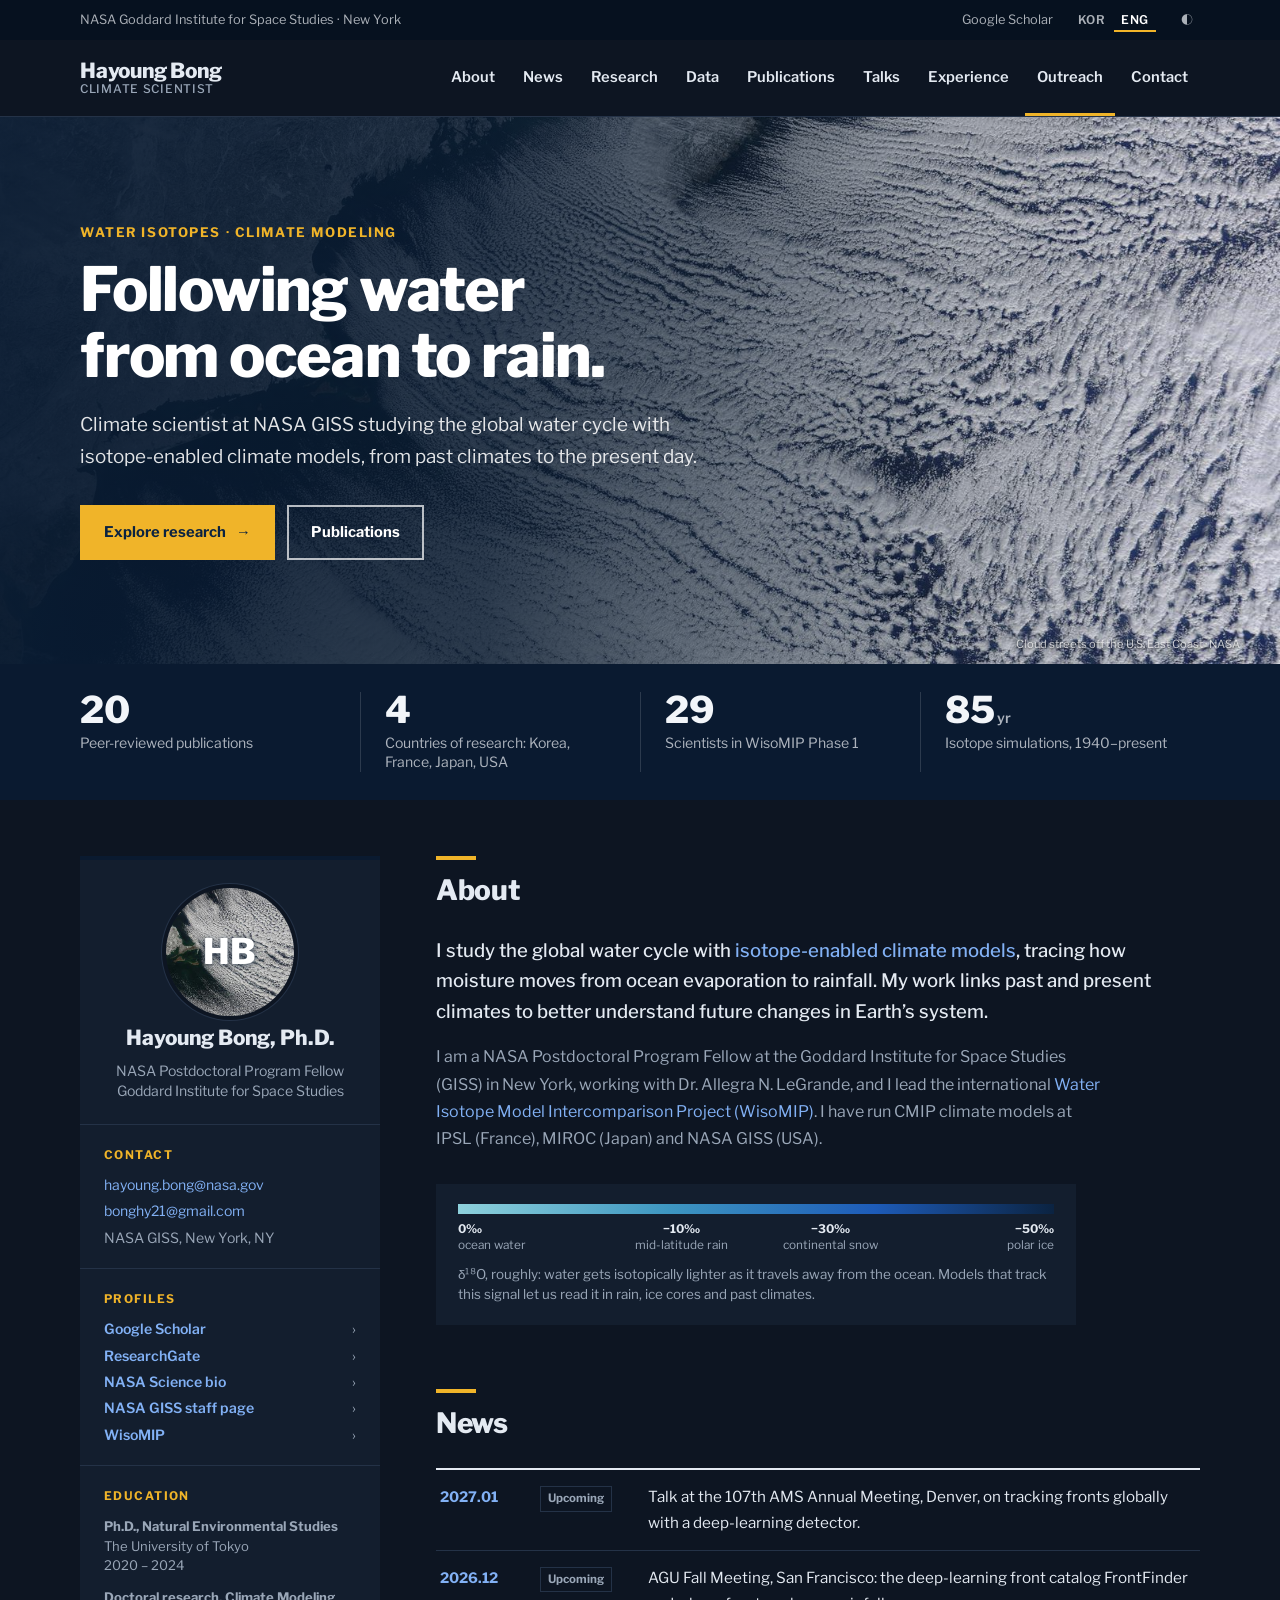
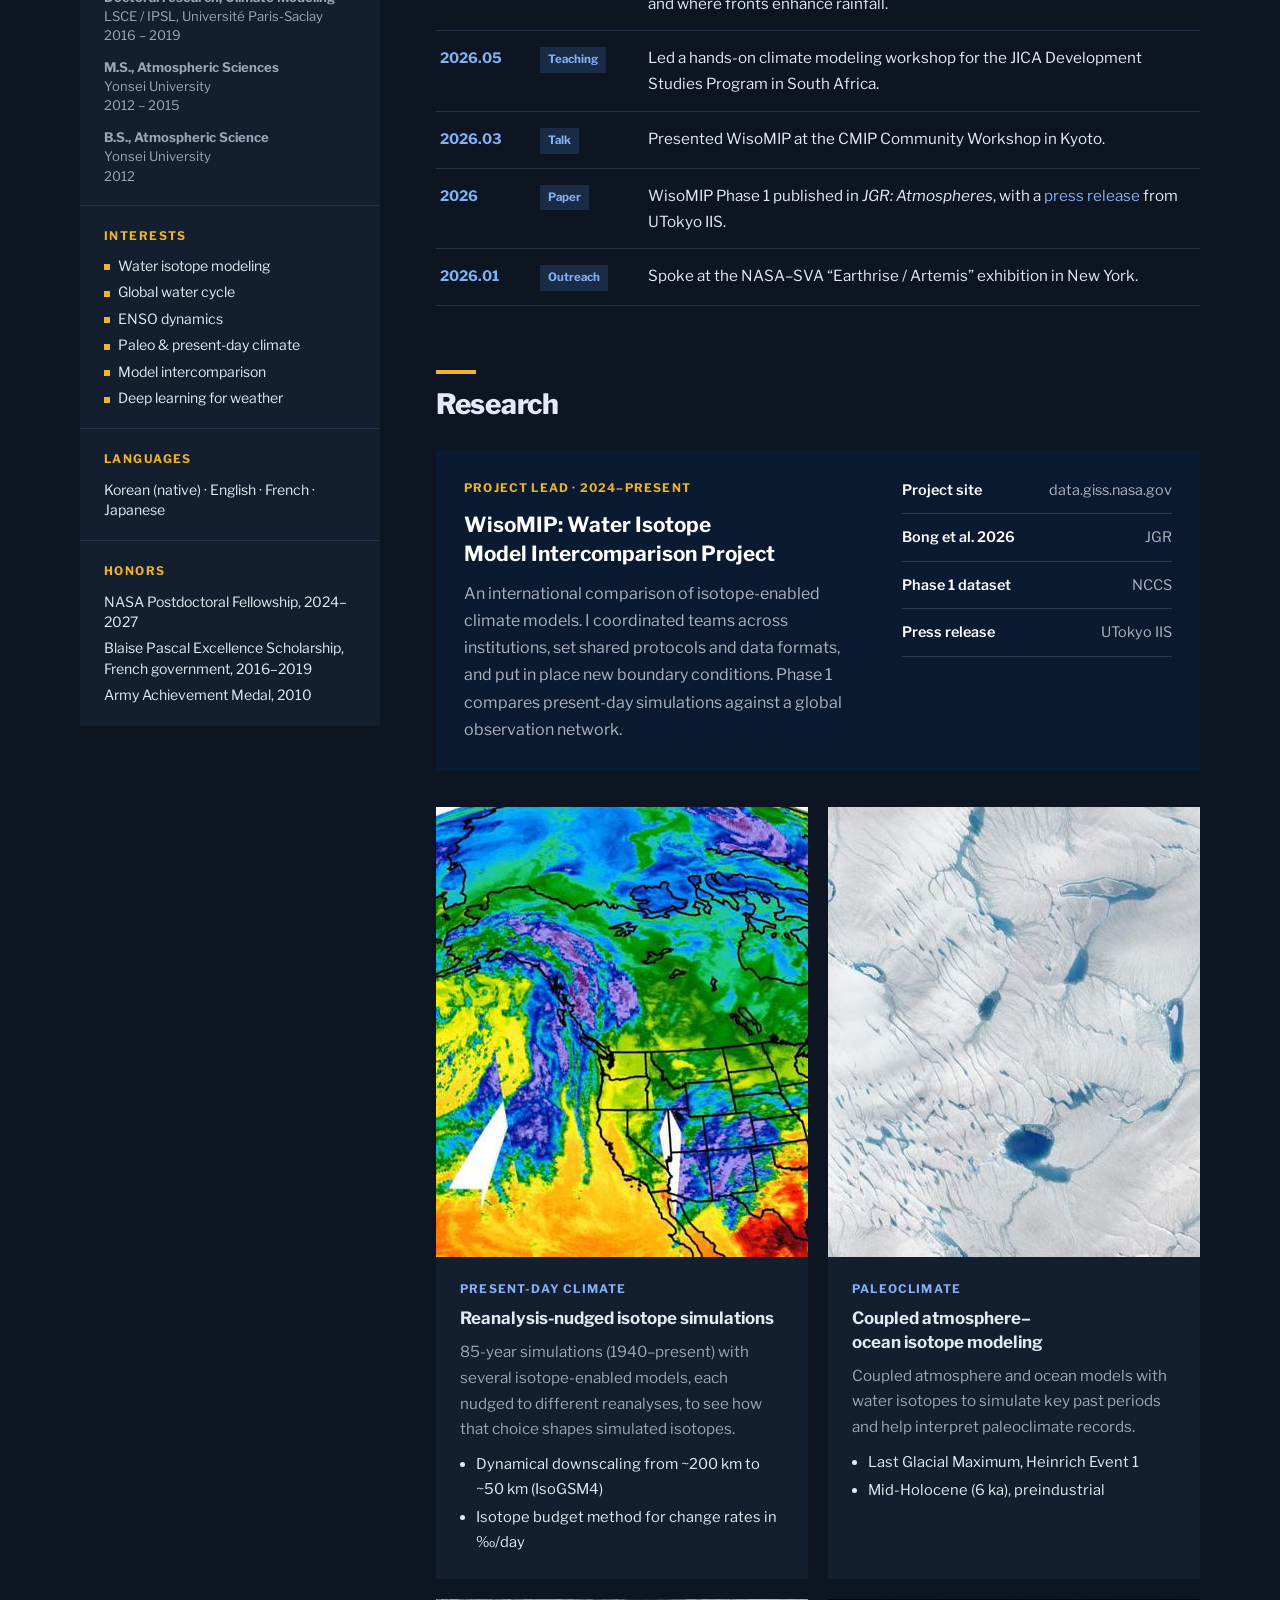
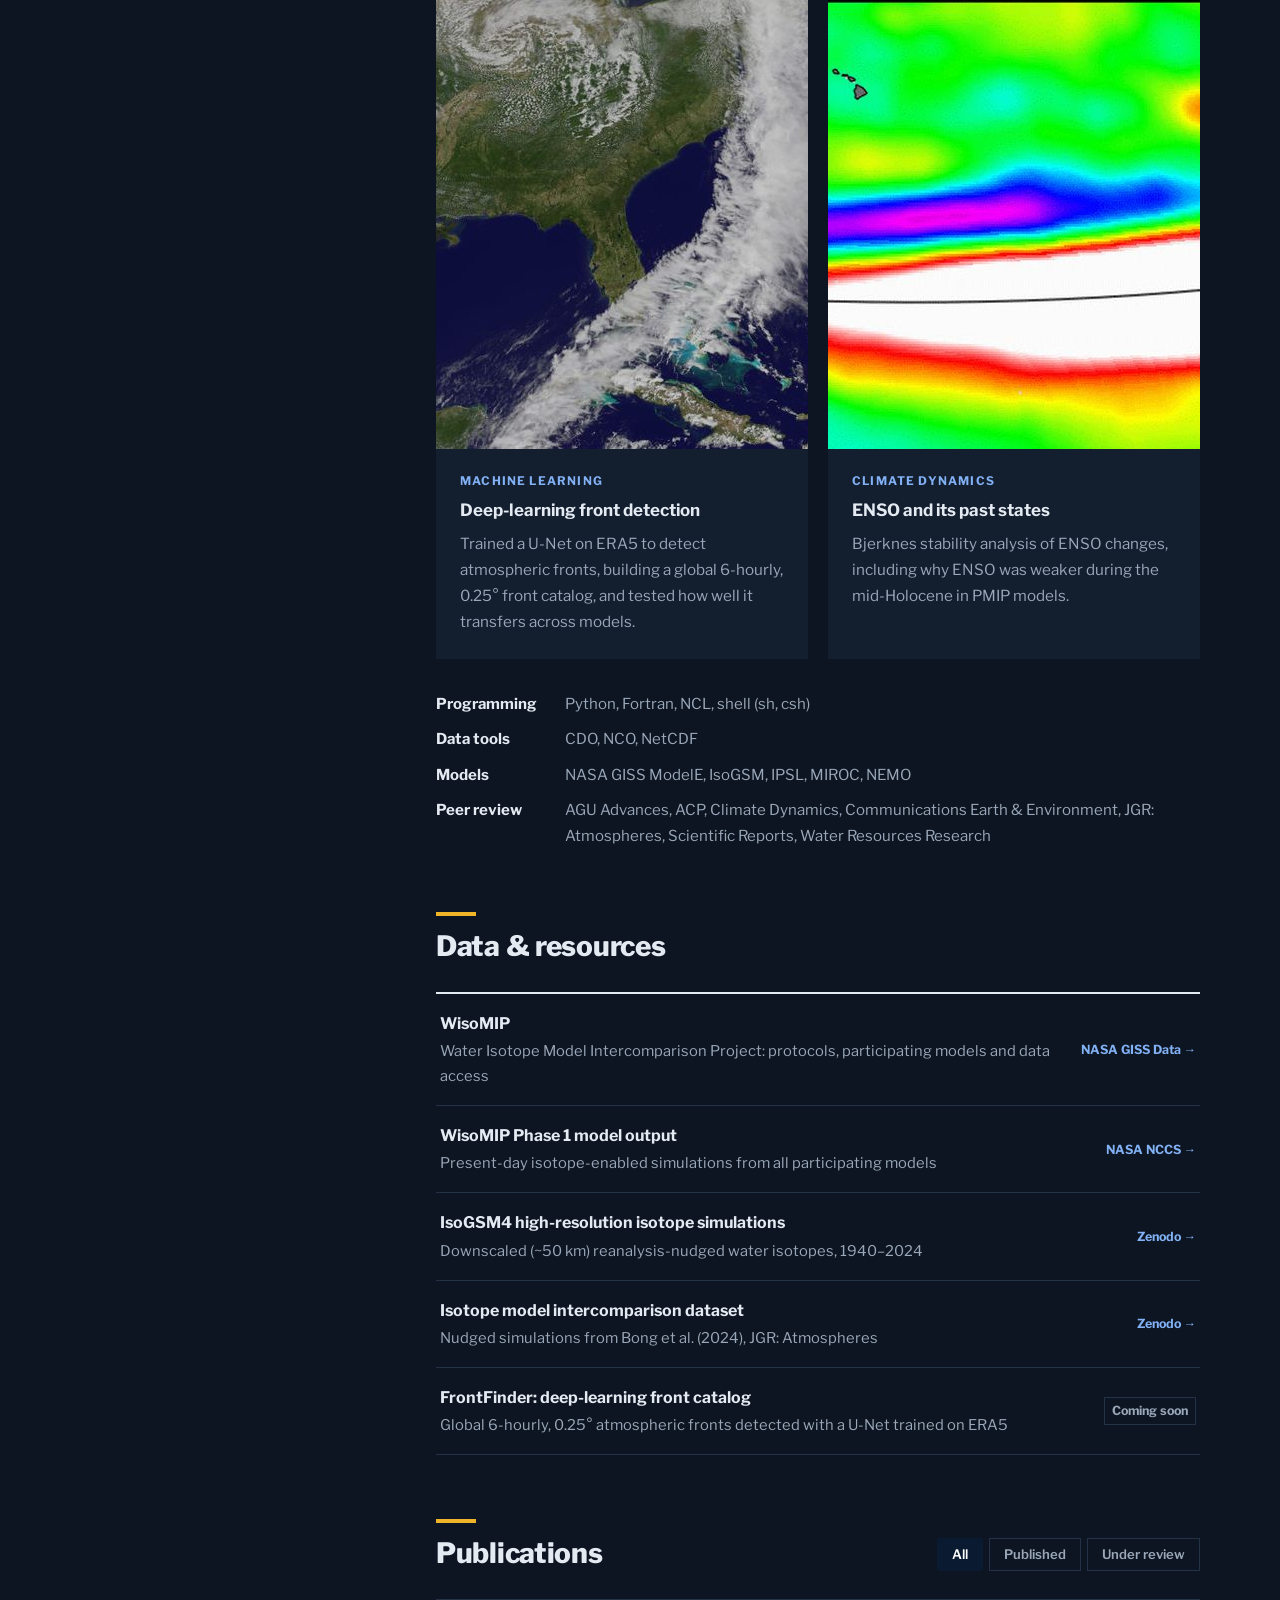
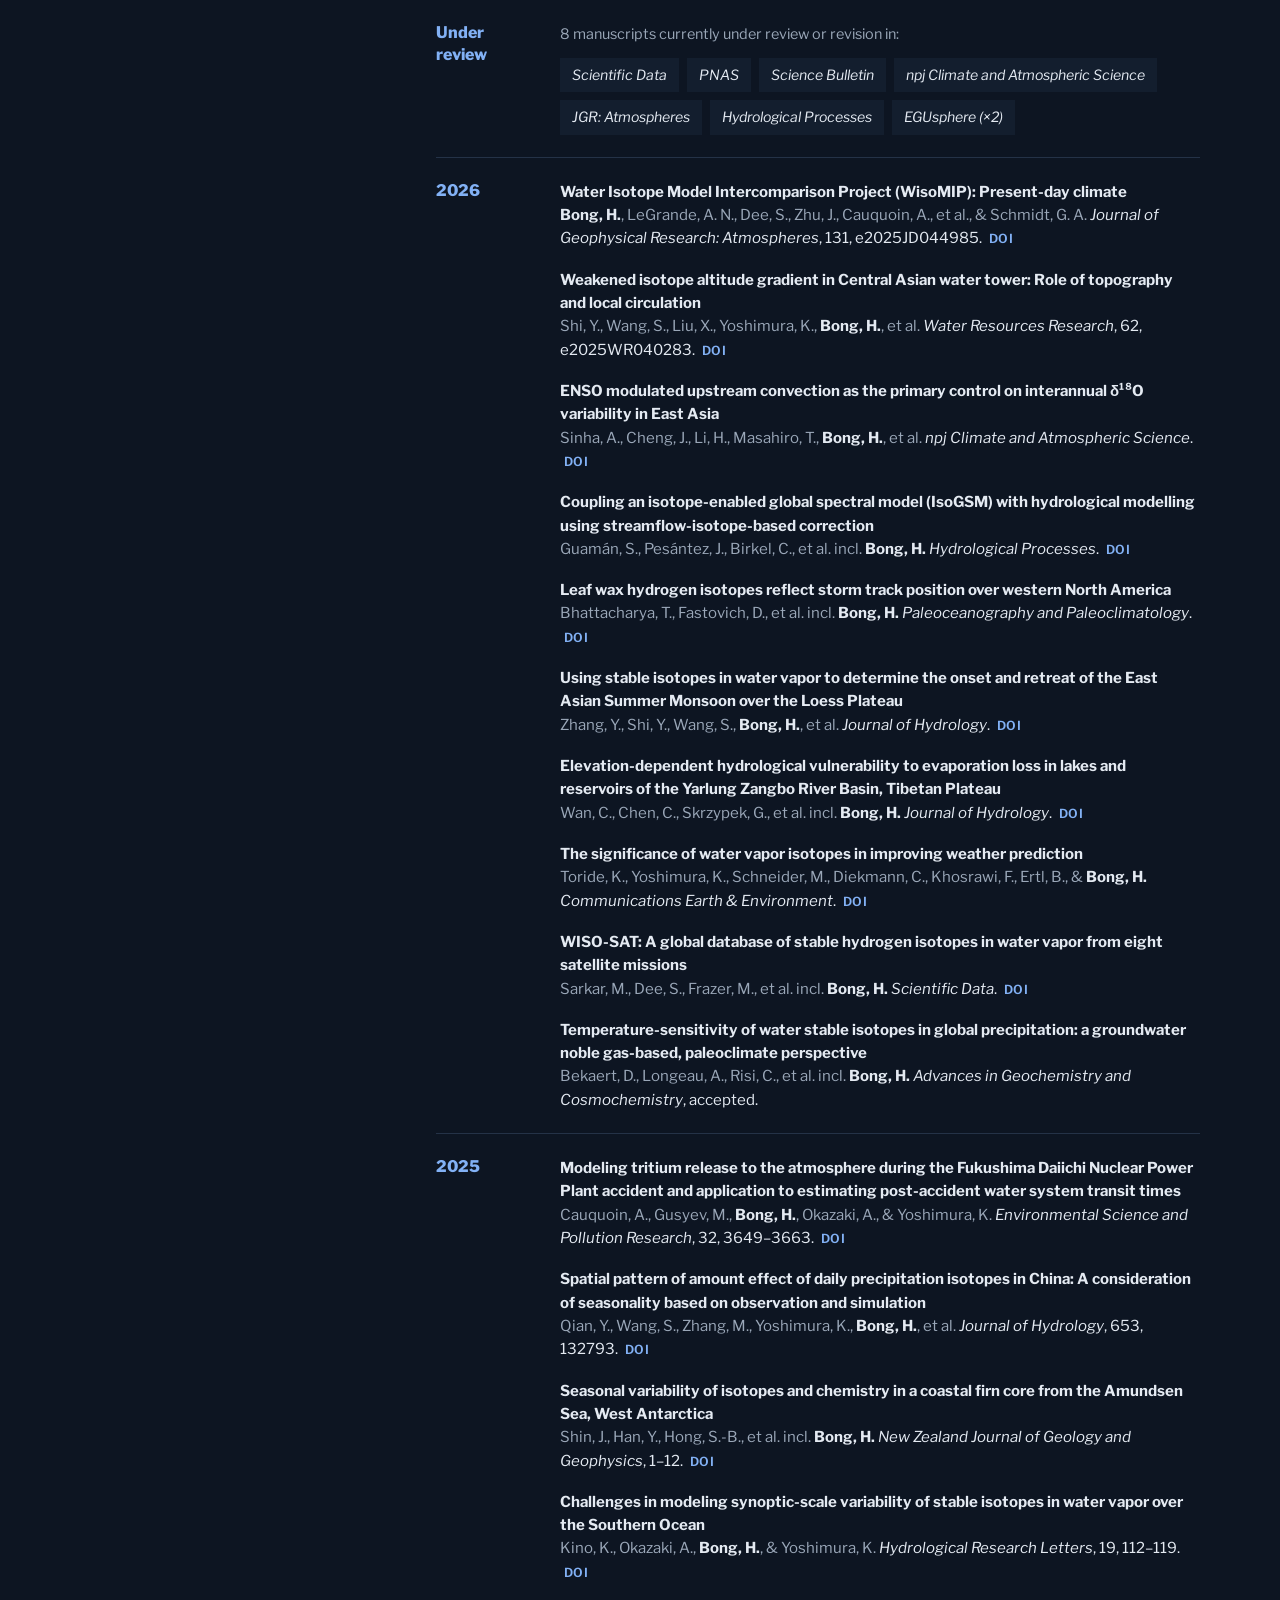
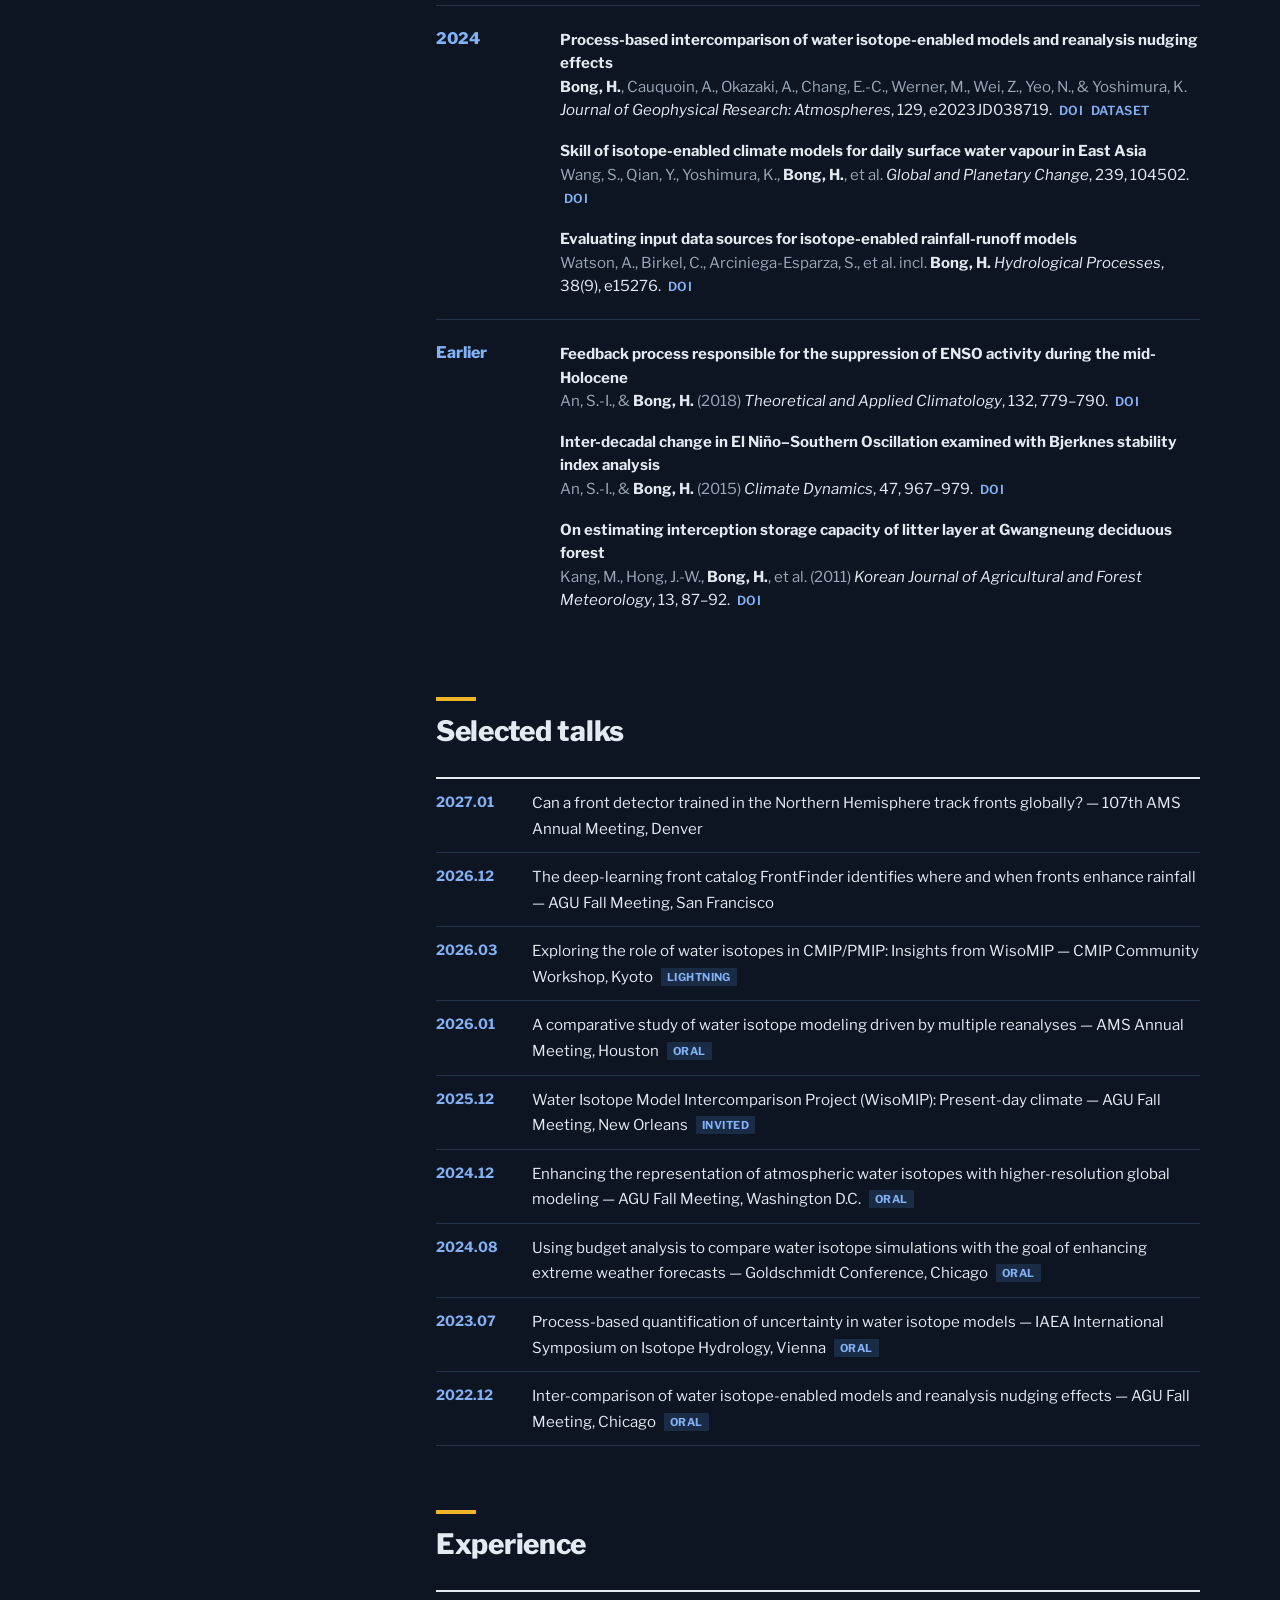
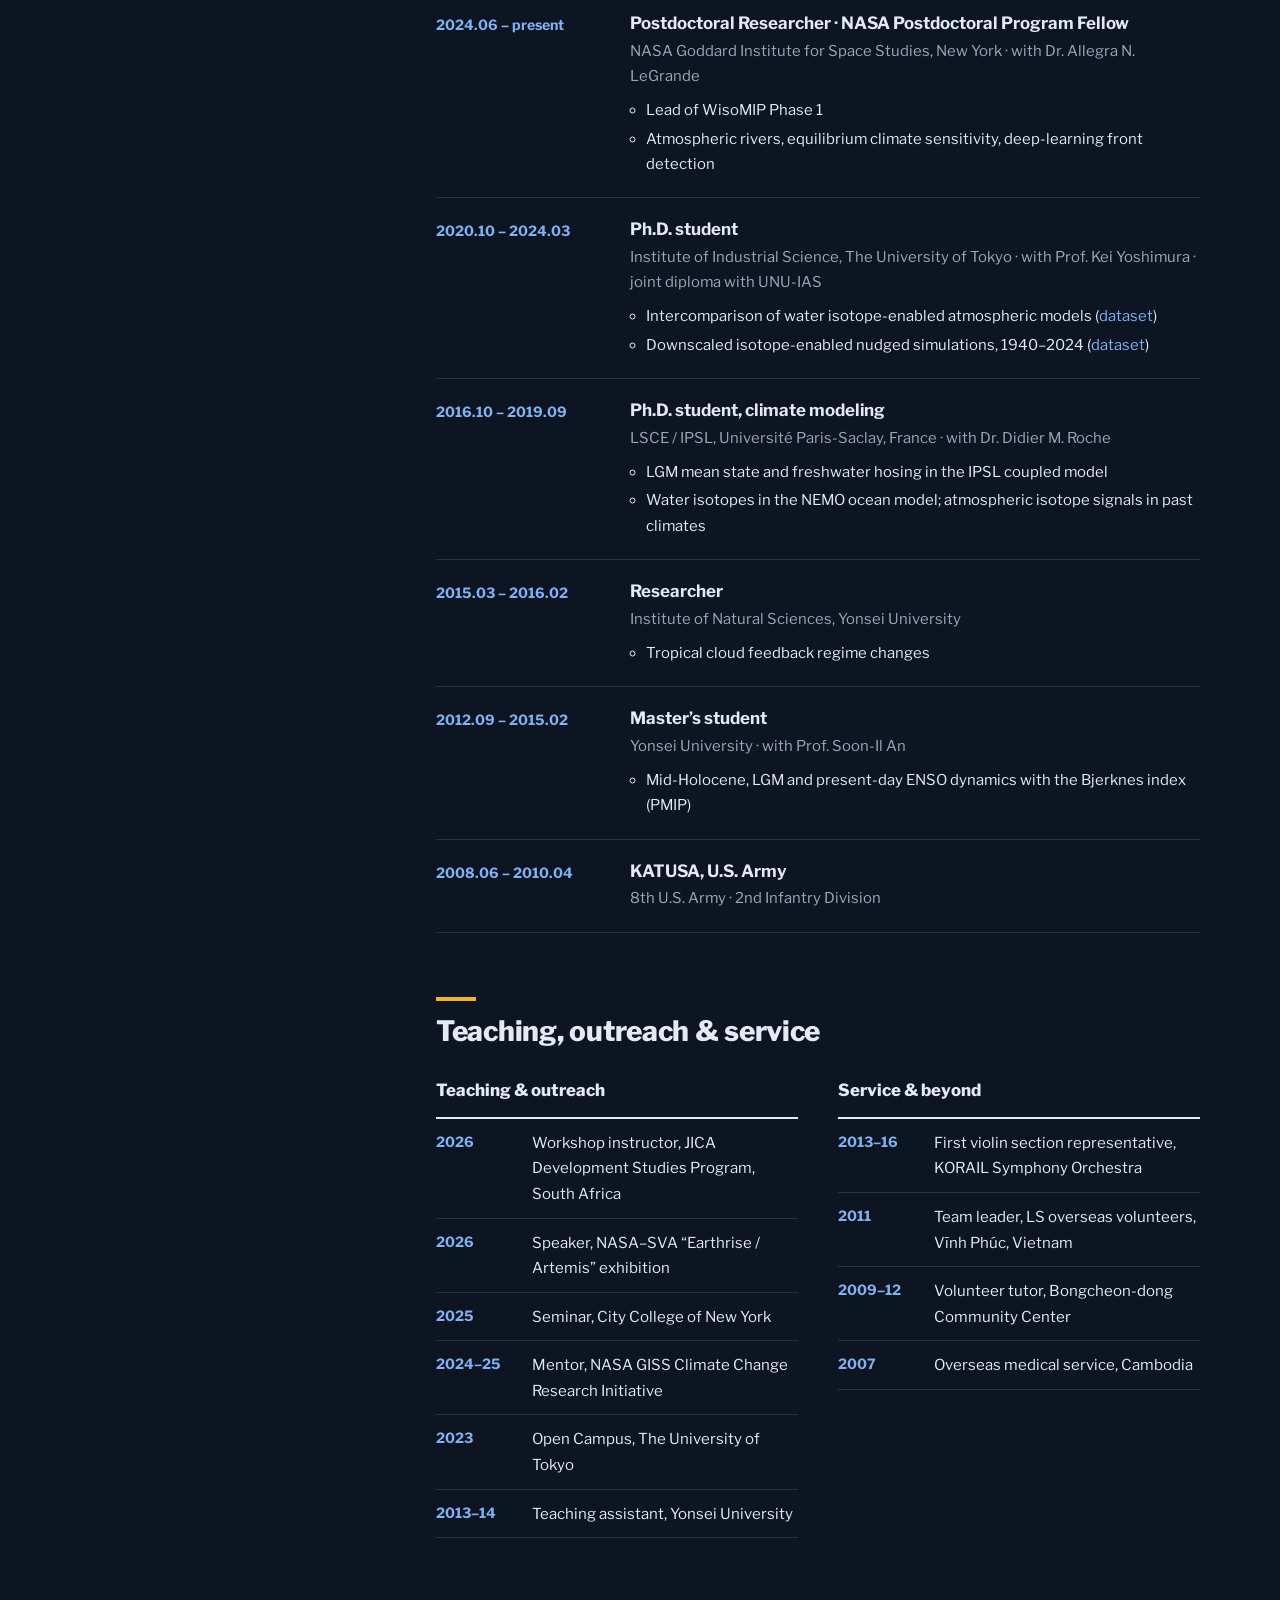
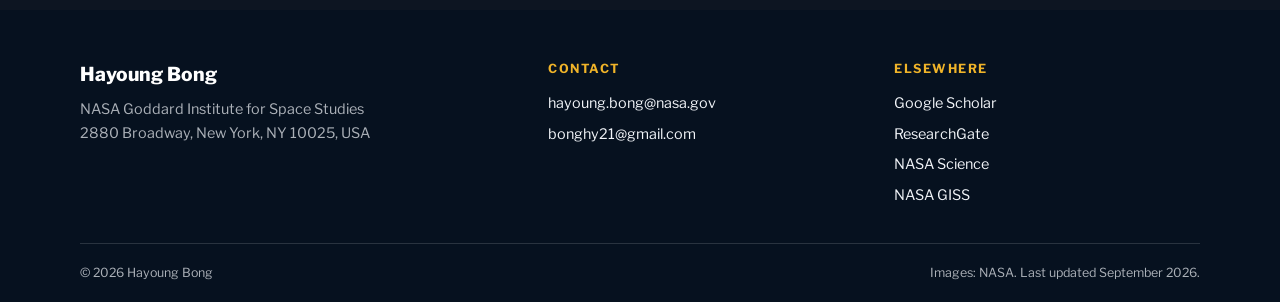
==== commit 3e4ea977: "Fix experience layout, add Data section, sunset-based theme, English default Co-Authored-By: Claude " ====
--- a/index.html
+++ b/index.html
@@ -223,6 +223,19 @@
   .skills dt { font-weight: 700; }
   .skills dd { margin: 0; color: var(--muted); }
 
+  /* data */
+  .data-list { list-style: none; margin: 0; padding: 0; border-top: 2px solid var(--ink); }
+  .data-list li { border-bottom: 1px solid var(--line); }
+  .data-list a, .data-list .soon > div { display: grid; grid-template-columns: minmax(0, 1fr) auto; gap: 8px 24px; align-items: center; padding: 16px 4px; color: var(--ink); }
+  .data-list a:hover { text-decoration: none; background: var(--alt); }
+  .data-list a:hover strong { color: var(--blue); }
+  .d-main { display: grid; gap: 2px; }
+  .d-main strong { font-weight: 700; }
+  .d-main > span { color: var(--muted); font-size: .92rem; }
+  .d-src { font-size: .78rem; font-weight: 700; color: var(--blue); white-space: nowrap; }
+  .data-list a .d-src::after { content: " →"; }
+  .soon .d-src { color: var(--muted); padding: 3px 8px; box-shadow: inset 0 0 0 1px var(--line); }
+
   /* publications */
   .pub-tools { display: flex; flex-wrap: wrap; gap: 6px; }
   .chip { font: 600 .82rem/1 var(--font); padding: 9px 14px; border: 1px solid var(--line); background: var(--page); color: var(--muted); cursor: pointer; }
@@ -238,14 +251,9 @@
   .pub .a b { color: var(--ink); font-weight: 700; }
   .pub .j { font-style: italic; }
   .pub .doi { font-size: .78rem; font-weight: 600; margin-left: 4px; text-transform: uppercase; letter-spacing: .04em; white-space: nowrap; }
-  .pub.first .t::before { content: "First author"; display: inline-block; margin-right: 8px; vertical-align: 1px; font-size: .66rem; font-weight: 700; letter-spacing: .04em; text-transform: uppercase; padding: 3px 6px; background: var(--gold); color: #0B2341; }
-  :root[data-lang="ko"] .pub.first .t::before { content: "제1저자"; letter-spacing: 0; }
   .review-note { color: var(--muted); font-size: .9rem; margin-bottom: 12px; }
   .review-list { display: flex; flex-wrap: wrap; gap: 8px; }
   .review-list .pub { font-style: italic; font-size: .88rem; line-height: 1.3; padding: 8px 12px; background: var(--alt); }
-  .review-list .pub.first { box-shadow: inset 3px 0 0 var(--gold); }
-  .review-list .pub.first::after { content: "First author"; font-style: normal; font-size: .64rem; font-weight: 700; letter-spacing: .04em; text-transform: uppercase; margin-left: 8px; color: var(--muted); }
-  :root[data-lang="ko"] .review-list .pub.first::after { content: "제1저자"; }
 
   /* talks, outreach */
   .plain-list { list-style: none; margin: 0; padding: 0; display: grid; font-size: .94rem; }
@@ -258,7 +266,7 @@
 
   /* timeline */
   .timeline { list-style: none; margin: 0; padding: 0; border-top: 2px solid var(--ink); }
-  .timeline li { display: grid; grid-template-columns: 170px minmax(0, 1fr); gap: 24px; padding-block: 20px; border-bottom: 1px solid var(--line); }
+  .timeline > li { display: grid; grid-template-columns: 170px minmax(0, 1fr); gap: 24px; padding-block: 20px; border-bottom: 1px solid var(--line); }
   .when { font-weight: 700; color: var(--blue); font-size: .88rem; font-variant-numeric: tabular-nums; line-height: 1.8; }
   .what { display: grid; gap: 3px; }
   .where { color: var(--muted); font-size: .93rem; }
@@ -297,10 +305,11 @@
   @media (max-width: 560px) {
     .side-blocks { grid-template-columns: minmax(0, 1fr); }
     .block:nth-child(odd) { border-right: 0; }
-    .pub-year, .timeline li { grid-template-columns: minmax(0, 1fr); gap: 6px; }
+    .pub-year, .timeline > li { grid-template-columns: minmax(0, 1fr); gap: 6px; }
     .news li { grid-template-columns: auto minmax(0, 1fr); gap: 4px 12px; }
     .news li p { grid-column: 1 / -1; }
     .plain-list li { grid-template-columns: minmax(0, 1fr); gap: 2px; }
+    .data-list a, .data-list .soon > div { grid-template-columns: minmax(0, 1fr); }
     .feature { padding: 20px; }
     .research-item > :not(.r-img) { margin-inline: 20px; }
     .iso-scale { font-size: .64rem; }
@@ -315,12 +324,11 @@
     <span class="where-txt"><span class="en">NASA Goddard Institute for Space Studies · New York</span><span class="ko">NASA 고다드 우주연구소 · 미국 뉴욕</span></span>
     <div class="utility-links">
       <a href="https://scholar.google.com/citations?user=DOV5vZwAAAAJ&amp;hl=en">Google Scholar</a>
-      <a href="https://www.researchgate.net/profile/Hayoung-Bong">ResearchGate</a>
       <div class="lang" role="group" aria-label="Language">
         <button type="button" id="lang-ko" data-lang="ko" aria-pressed="false">KOR</button>
         <button type="button" id="lang-en" data-lang="en" aria-pressed="true">ENG</button>
       </div>
-      <button class="theme-btn" type="button" id="theme-toggle" aria-label="Toggle dark mode">◐</button>
+      <button class="theme-btn" type="button" id="theme-toggle" aria-label="Switch light or dark" title="Light by day, dark after sunset — click to switch">◐</button>
     </div>
   </div>
 </div>
@@ -333,6 +341,7 @@
         <li><a href="#about"><span class="en">About</span><span class="ko">소개</span></a></li>
         <li><a href="#news"><span class="en">News</span><span class="ko">소식</span></a></li>
         <li><a href="#research"><span class="en">Research</span><span class="ko">연구</span></a></li>
+        <li><a href="#data"><span class="en">Data</span><span class="ko">자료</span></a></li>
         <li><a href="#publications"><span class="en">Publications</span><span class="ko">논문</span></a></li>
         <li><a href="#talks"><span class="en">Talks</span><span class="ko">발표</span></a></li>
         <li><a href="#experience"><span class="en">Experience</span><span class="ko">경력</span></a></li>
@@ -358,10 +367,10 @@
 
 <div class="stats">
   <ul class="container">
-    <li><strong>20</strong><span><span class="en">peer-reviewed papers</span><span class="ko">게재·승인 논문</span></span></li>
-    <li><strong>8</strong><span><span class="en">manuscripts under review</span><span class="ko">심사 중 논문</span></span></li>
-    <li><strong>3</strong><span><span class="en">CMIP modeling centres: IPSL, MIROC, NASA GISS</span><span class="ko">CMIP 모델링 기관: IPSL·MIROC·NASA GISS</span></span></li>
-    <li><strong>85<small><span class="en">yr</span><span class="ko">년</span></small></strong><span><span class="en">isotope-enabled simulations, 1940–present</span><span class="ko">동위원소 모의 기간 (1940–현재)</span></span></li>
+    <li><strong>20</strong><span><span class="en">Peer-reviewed publications</span><span class="ko">게재 논문</span></span></li>
+    <li><strong>4</strong><span><span class="en">Countries of research: Korea, France, Japan, USA</span><span class="ko">연구 수행 국가: 한국·프랑스·일본·미국</span></span></li>
+    <li><strong>29</strong><span><span class="en">Scientists in WisoMIP Phase 1</span><span class="ko">WisoMIP 1단계 참여 연구자</span></span></li>
+    <li><strong>85<small><span class="en">yr</span><span class="ko">년</span></small></strong><span><span class="en">Isotope simulations, 1940–present</span><span class="ko">동위원소 모의 기간 (1940–현재)</span></span></li>
   </ul>
 </div>
 
@@ -539,13 +548,34 @@
         </dl>
       </section>
 
+      <!-- DATA -->
+      <section id="data">
+        <h2 class="sec-title"><span class="en">Data &amp; resources</span><span class="ko">자료 및 데이터</span></h2>
+        <ul class="data-list">
+          <li><a href="https://data.giss.nasa.gov/wisomip/">
+            <span class="d-main"><strong>WisoMIP</strong><span><span class="en">Water Isotope Model Intercomparison Project: protocols, participating models and data access</span><span class="ko">물 동위원소 모델 상호비교 프로젝트: 실험 규약, 참여 모델, 자료 안내</span></span></span>
+            <span class="d-src">NASA GISS Data</span></a></li>
+          <li><a href="http://portal.nccs.nasa.gov/datashare/giss-publish/pub/paleoclimate/wisomip">
+            <span class="d-main"><strong><span class="en">WisoMIP Phase 1 model output</span><span class="ko">WisoMIP 1단계 모델 자료</span></strong><span><span class="en">Present-day isotope-enabled simulations from all participating models</span><span class="ko">참여 모델 전체의 현재 기후 동위원소 모의 결과</span></span></span>
+            <span class="d-src">NASA NCCS</span></a></li>
+          <li><a href="https://doi.org/10.5281/zenodo.14681370">
+            <span class="d-main"><strong><span class="en">IsoGSM4 high-resolution isotope simulations</span><span class="ko">IsoGSM4 고해상도 동위원소 모의 자료</span></strong><span><span class="en">Downscaled (~50 km) reanalysis-nudged water isotopes, 1940–2024</span><span class="ko">약 50 km 상세화 재분석 너징 물 동위원소, 1940–2024</span></span></span>
+            <span class="d-src">Zenodo</span></a></li>
+          <li><a href="https://doi.org/10.5281/zenodo.10624474">
+            <span class="d-main"><strong><span class="en">Isotope model intercomparison dataset</span><span class="ko">동위원소 모델 상호비교 자료</span></strong><span><span class="en">Nudged simulations from Bong et al. (2024), JGR: Atmospheres</span><span class="ko">Bong et al. (2024) JGR: Atmospheres 너징 모의 자료</span></span></span>
+            <span class="d-src">Zenodo</span></a></li>
+          <li class="soon"><div>
+            <span class="d-main"><strong><span class="en">FrontFinder: deep-learning front catalog</span><span class="ko">FrontFinder: 딥러닝 전선 카탈로그</span></strong><span><span class="en">Global 6-hourly, 0.25° atmospheric fronts detected with a U-Net trained on ERA5</span><span class="ko">ERA5로 학습한 U-Net으로 탐지한 전 지구 6시간·0.25° 대기 전선</span></span></span>
+            <span class="d-src"><span class="en">Coming soon</span><span class="ko">공개 예정</span></span></div></li>
+        </ul>
+      </section>
+
       <!-- PUBLICATIONS -->
       <section id="publications">
         <div class="sec-head">
           <h2 class="sec-title"><span class="en">Publications</span><span class="ko">논문</span></h2>
           <div class="pub-tools" role="group" aria-label="Filter publications">
             <button class="chip" type="button" id="f-all" data-filter="all" aria-pressed="true"><span class="en">All</span><span class="ko">전체</span></button>
-            <button class="chip" type="button" id="f-first" data-filter="first" aria-pressed="false"><span class="en">First author</span><span class="ko">제1저자</span></button>
             <button class="chip" type="button" id="f-pub" data-filter="published" aria-pressed="false"><span class="en">Published</span><span class="ko">게재</span></button>
             <button class="chip" type="button" id="f-rev" data-filter="review" aria-pressed="false"><span class="en">Under review</span><span class="ko">심사 중</span></button>
           </div>
@@ -764,16 +794,67 @@
       langBtns.forEach(function (b) { b.setAttribute('aria-pressed', b.dataset.lang === l ? 'true' : 'false'); });
       set('lang', l);
     }
-    setLang(get('lang') || ((navigator.language || '').toLowerCase().indexOf('ko') === 0 ? 'ko' : 'en'));
+    setLang(get('lang') || 'en');
     langBtns.forEach(function (b) { b.addEventListener('click', function () { setLang(b.dataset.lang); }); });
 
-    var savedTheme = get('theme');
-    if (savedTheme) root.setAttribute('data-theme', savedTheme);
+    // Theme: light while the sun is up where the visitor is, dark after sunset.
+    // Location is estimated from the browser's time zone (no permission prompt).
+    var TZ = {
+      'America/New_York':[40.7,-74],'America/Detroit':[42.3,-83],'America/Chicago':[41.9,-87.6],'America/Denver':[39.7,-105],
+      'America/Phoenix':[33.4,-112],'America/Los_Angeles':[34,-118.2],'America/Anchorage':[61.2,-149.9],'Pacific/Honolulu':[21.3,-157.9],
+      'America/Toronto':[43.7,-79.4],'America/Vancouver':[49.3,-123.1],'America/Mexico_City':[19.4,-99.1],'America/Costa_Rica':[9.9,-84.1],
+      'America/Bogota':[4.7,-74.1],'America/Lima':[-12,-77],'America/Santiago':[-33.4,-70.7],'America/Sao_Paulo':[-23.5,-46.6],
+      'America/Argentina/Buenos_Aires':[-34.6,-58.4],'Europe/London':[51.5,-0.1],'Europe/Dublin':[53.3,-6.3],'Europe/Lisbon':[38.7,-9.1],
+      'Europe/Paris':[48.9,2.35],'Europe/Brussels':[50.8,4.4],'Europe/Amsterdam':[52.4,4.9],'Europe/Berlin':[52.5,13.4],
+      'Europe/Zurich':[47.4,8.5],'Europe/Vienna':[48.2,16.4],'Europe/Rome':[41.9,12.5],'Europe/Madrid':[40.4,-3.7],
+      'Europe/Copenhagen':[55.7,12.6],'Europe/Oslo':[59.9,10.8],'Europe/Stockholm':[59.3,18.1],'Europe/Helsinki':[60.2,24.9],
+      'Europe/Warsaw':[52.2,21],'Europe/Athens':[38,23.7],'Europe/Istanbul':[41,29],'Europe/Moscow':[55.8,37.6],
+      'Africa/Cairo':[30,31.2],'Africa/Lagos':[6.5,3.4],'Africa/Nairobi':[-1.3,36.8],'Africa/Johannesburg':[-26.2,28],
+      'Asia/Dubai':[25.2,55.3],'Asia/Kolkata':[28.6,77.2],'Asia/Calcutta':[28.6,77.2],'Asia/Bangkok':[13.8,100.5],
+      'Asia/Ho_Chi_Minh':[10.8,106.7],'Asia/Jakarta':[-6.2,106.8],'Asia/Singapore':[1.35,103.8],'Asia/Kuala_Lumpur':[3.1,101.7],
+      'Asia/Manila':[14.6,121],'Asia/Hong_Kong':[22.3,114.2],'Asia/Taipei':[25,121.5],'Asia/Shanghai':[31.2,121.5],
+      'Asia/Seoul':[37.57,126.98],'Asia/Tokyo':[35.7,139.7],'Australia/Perth':[-31.95,115.9],'Australia/Brisbane':[-27.5,153],
+      'Australia/Sydney':[-33.9,151.2],'Australia/Melbourne':[-37.8,145],'Pacific/Auckland':[-36.8,174.8]
+    };
+    function visitorLatLon() {
+      var tz = '';
+      try { tz = Intl.DateTimeFormat().resolvedOptions().timeZone || ''; } catch (e) {}
+      if (TZ[tz]) return TZ[tz];
+      var lon = -new Date().getTimezoneOffset() / 4;
+      var south = /^(Australia|Antarctica)\//.test(tz) || /America\/(Argentina|Sao_Paulo|Santiago|Montevideo)/.test(tz);
+      return [south ? -30 : 35, lon];
+    }
+    // Sunrise equation (https://en.wikipedia.org/wiki/Sunrise_equation)
+    function isDaylight(now) {
+      var ll = visitorLatLon(), rad = Math.PI / 180, lat = ll[0] * rad;
+      var J = now / 86400000 + 2440587.5;
+      var n = Math.round(J - 2451545.0 + 0.0008);
+      var Js = n - ll[1] / 360;
+      var M = (357.5291 + 0.98560028 * Js) % 360;
+      var C = 1.9148 * Math.sin(M * rad) + 0.02 * Math.sin(2 * M * rad) + 0.0003 * Math.sin(3 * M * rad);
+      var L = (M + C + 180 + 102.9372) % 360;
+      var Jt = 2451545.0 + Js + 0.0053 * Math.sin(M * rad) - 0.0069 * Math.sin(2 * L * rad);
+      var dec = Math.asin(Math.sin(L * rad) * Math.sin(23.4397 * rad));
+      var cosW = (Math.sin(-0.833 * rad) - Math.sin(lat) * Math.sin(dec)) / (Math.cos(lat) * Math.cos(dec));
+      if (cosW > 1) return false;   // polar night
+      if (cosW < -1) return true;   // midnight sun
+      var W = Math.acos(cosW) / rad / 360;
+      var toMs = function (j) { return (j - 2440587.5) * 86400000; };
+      return now >= toMs(Jt - W) && now < toMs(Jt + W);
+    }
+    function sget(k) { try { return sessionStorage.getItem(k); } catch (e) { return null; } }
+    function sset(k, v) { try { sessionStorage.setItem(k, v); } catch (e) {} }
+    function applyAutoTheme() {
+      if (sget('theme')) return;  // visitor switched manually this visit
+      root.setAttribute('data-theme', isDaylight(Date.now()) ? 'light' : 'dark');
+    }
+    var manual = sget('theme');
+    if (manual) root.setAttribute('data-theme', manual); else applyAutoTheme();
+    setInterval(applyAutoTheme, 5 * 60 * 1000);
     document.getElementById('theme-toggle').addEventListener('click', function () {
-      var cur = root.getAttribute('data-theme') || (matchMedia('(prefers-color-scheme: dark)').matches ? 'dark' : 'light');
-      var next = cur === 'dark' ? 'light' : 'dark';
+      var next = root.getAttribute('data-theme') === 'dark' ? 'light' : 'dark';
       root.setAttribute('data-theme', next);
-      set('theme', next);
+      sset('theme', next);
     });
 
     var chips = document.querySelectorAll('.chip'), years = document.querySelectorAll('.pub-year');
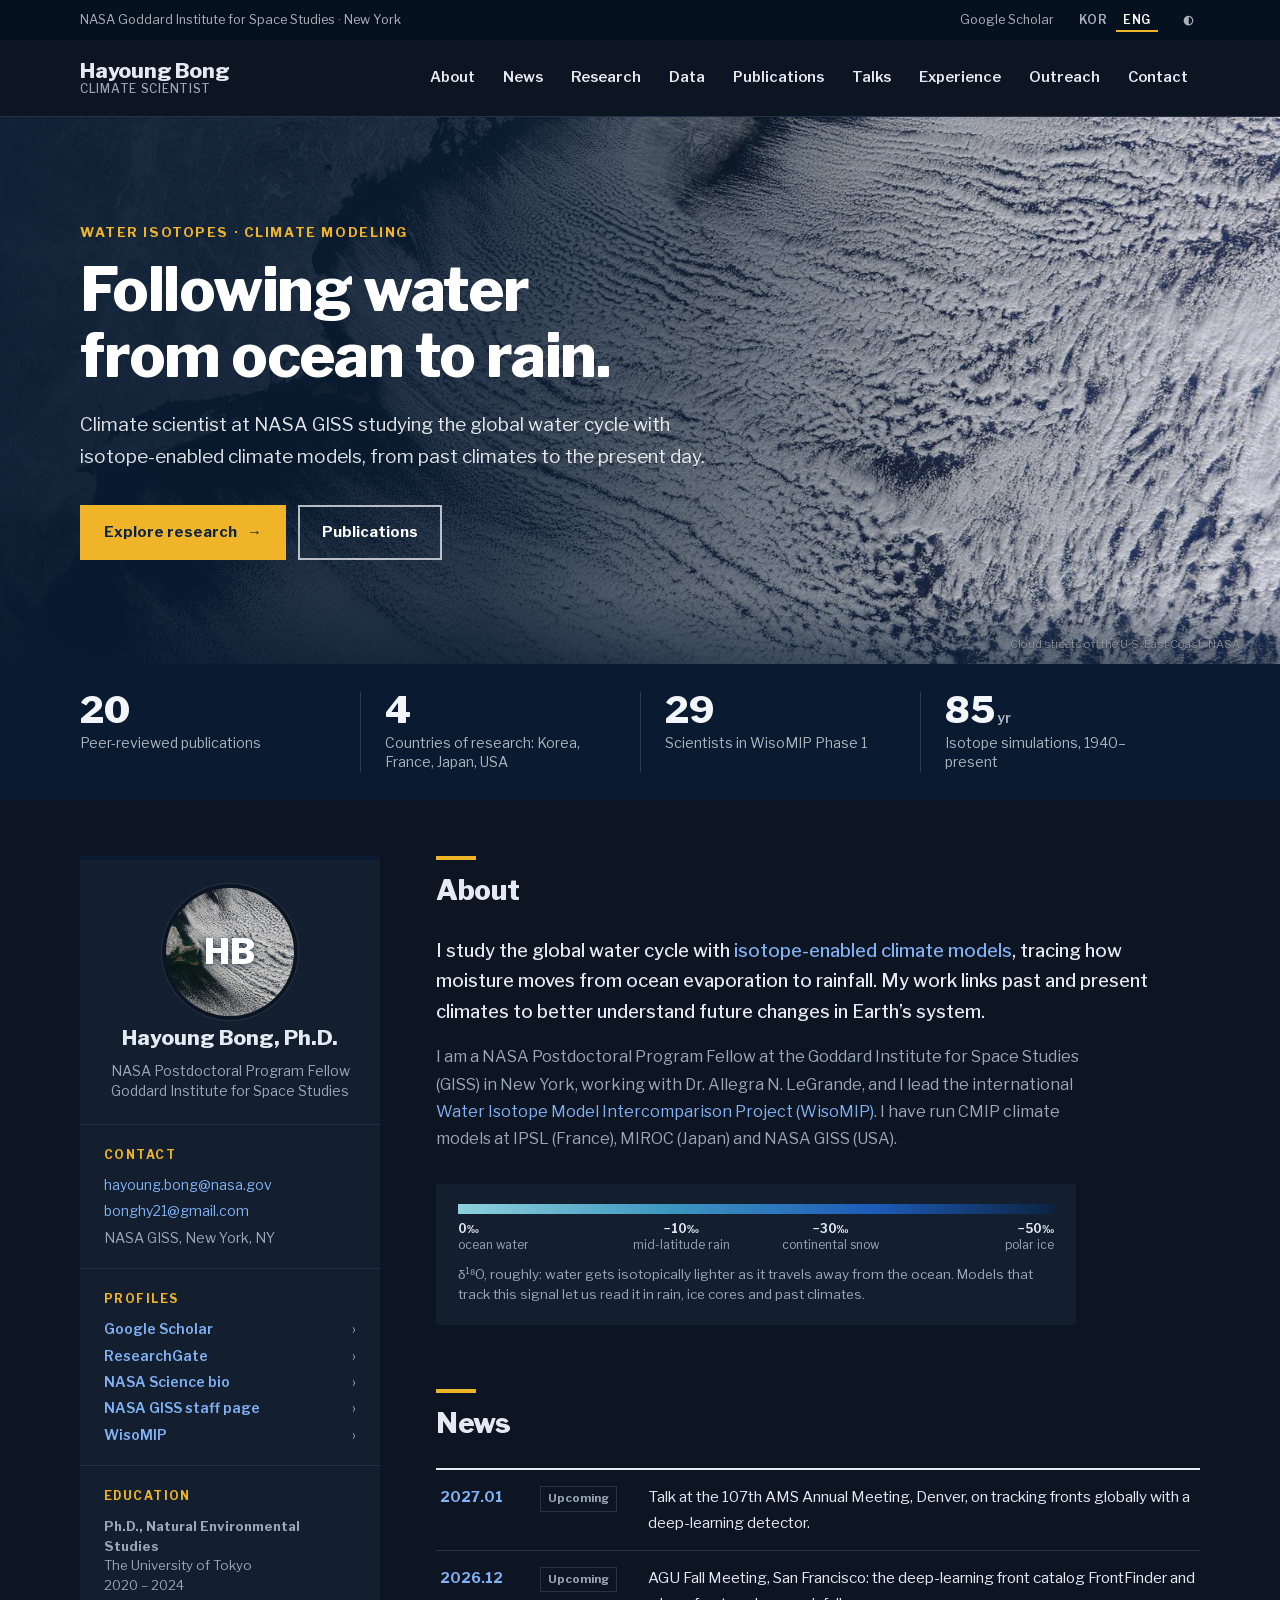
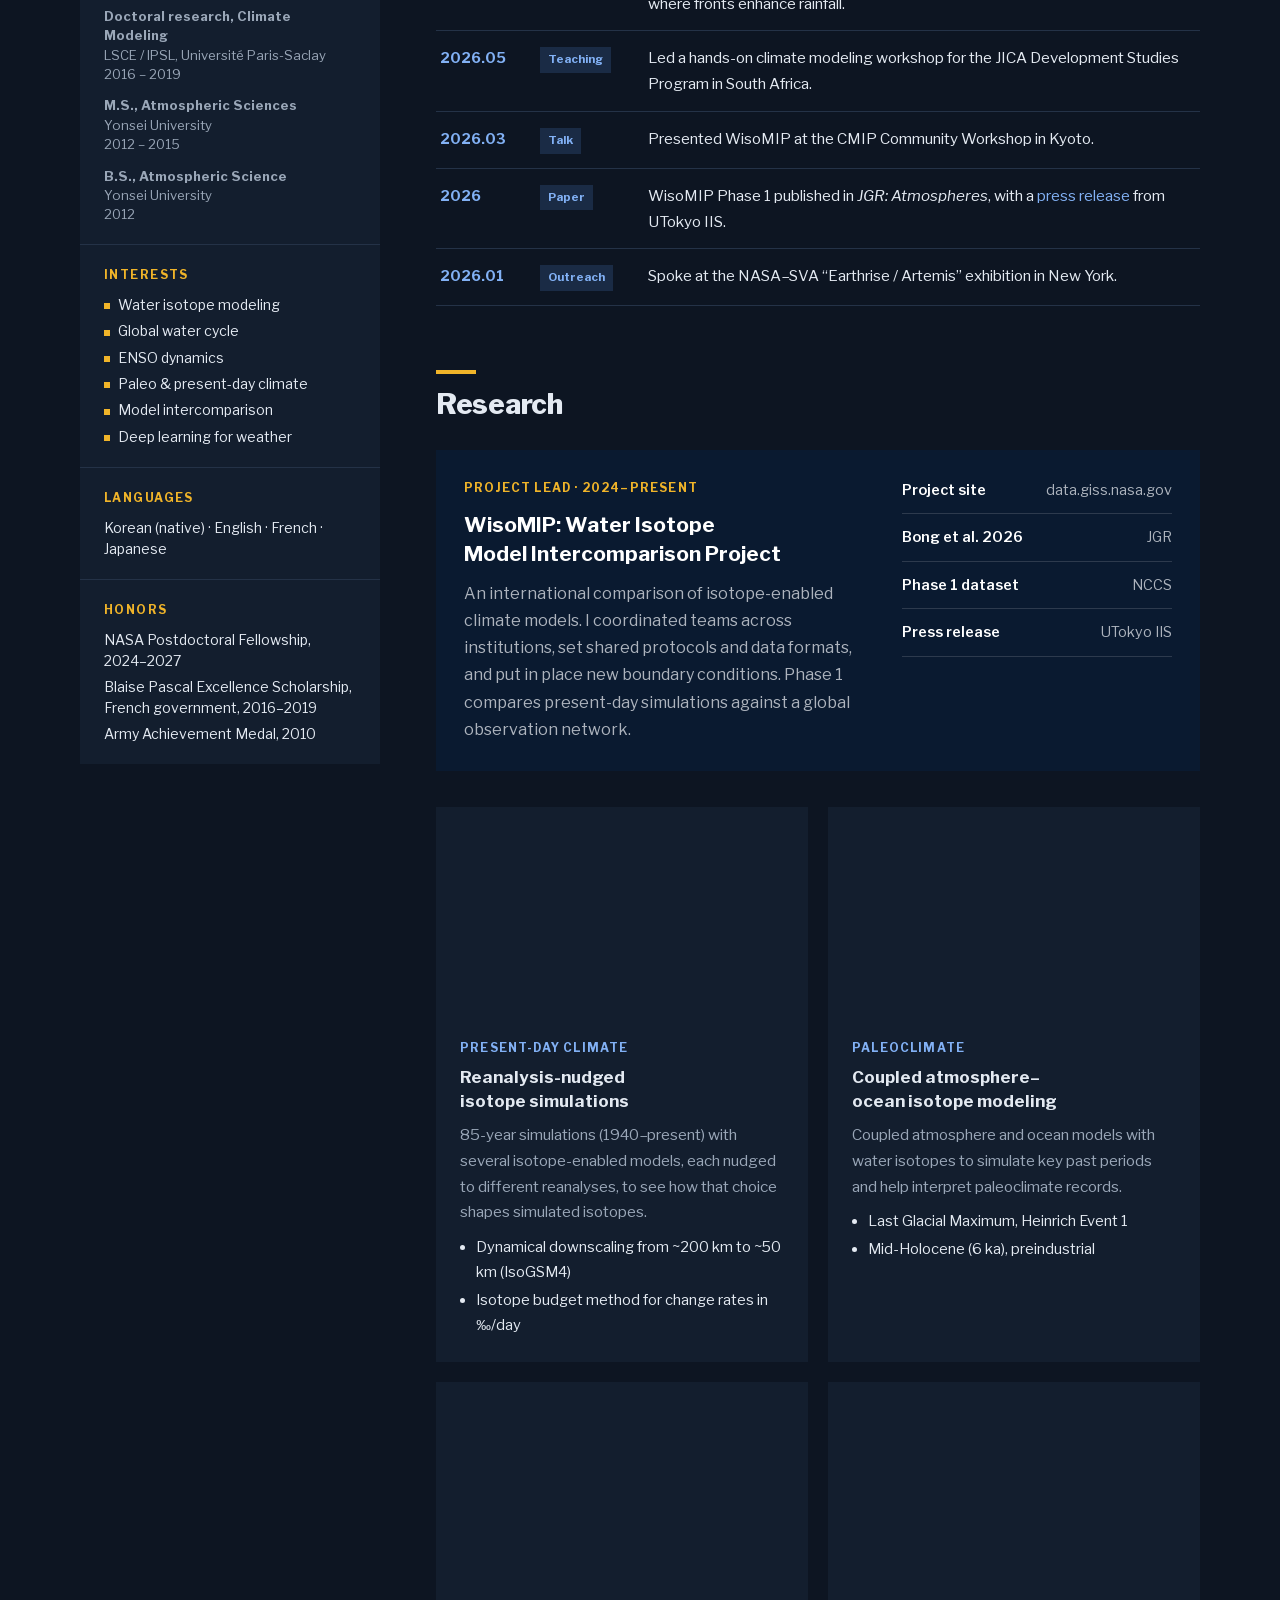
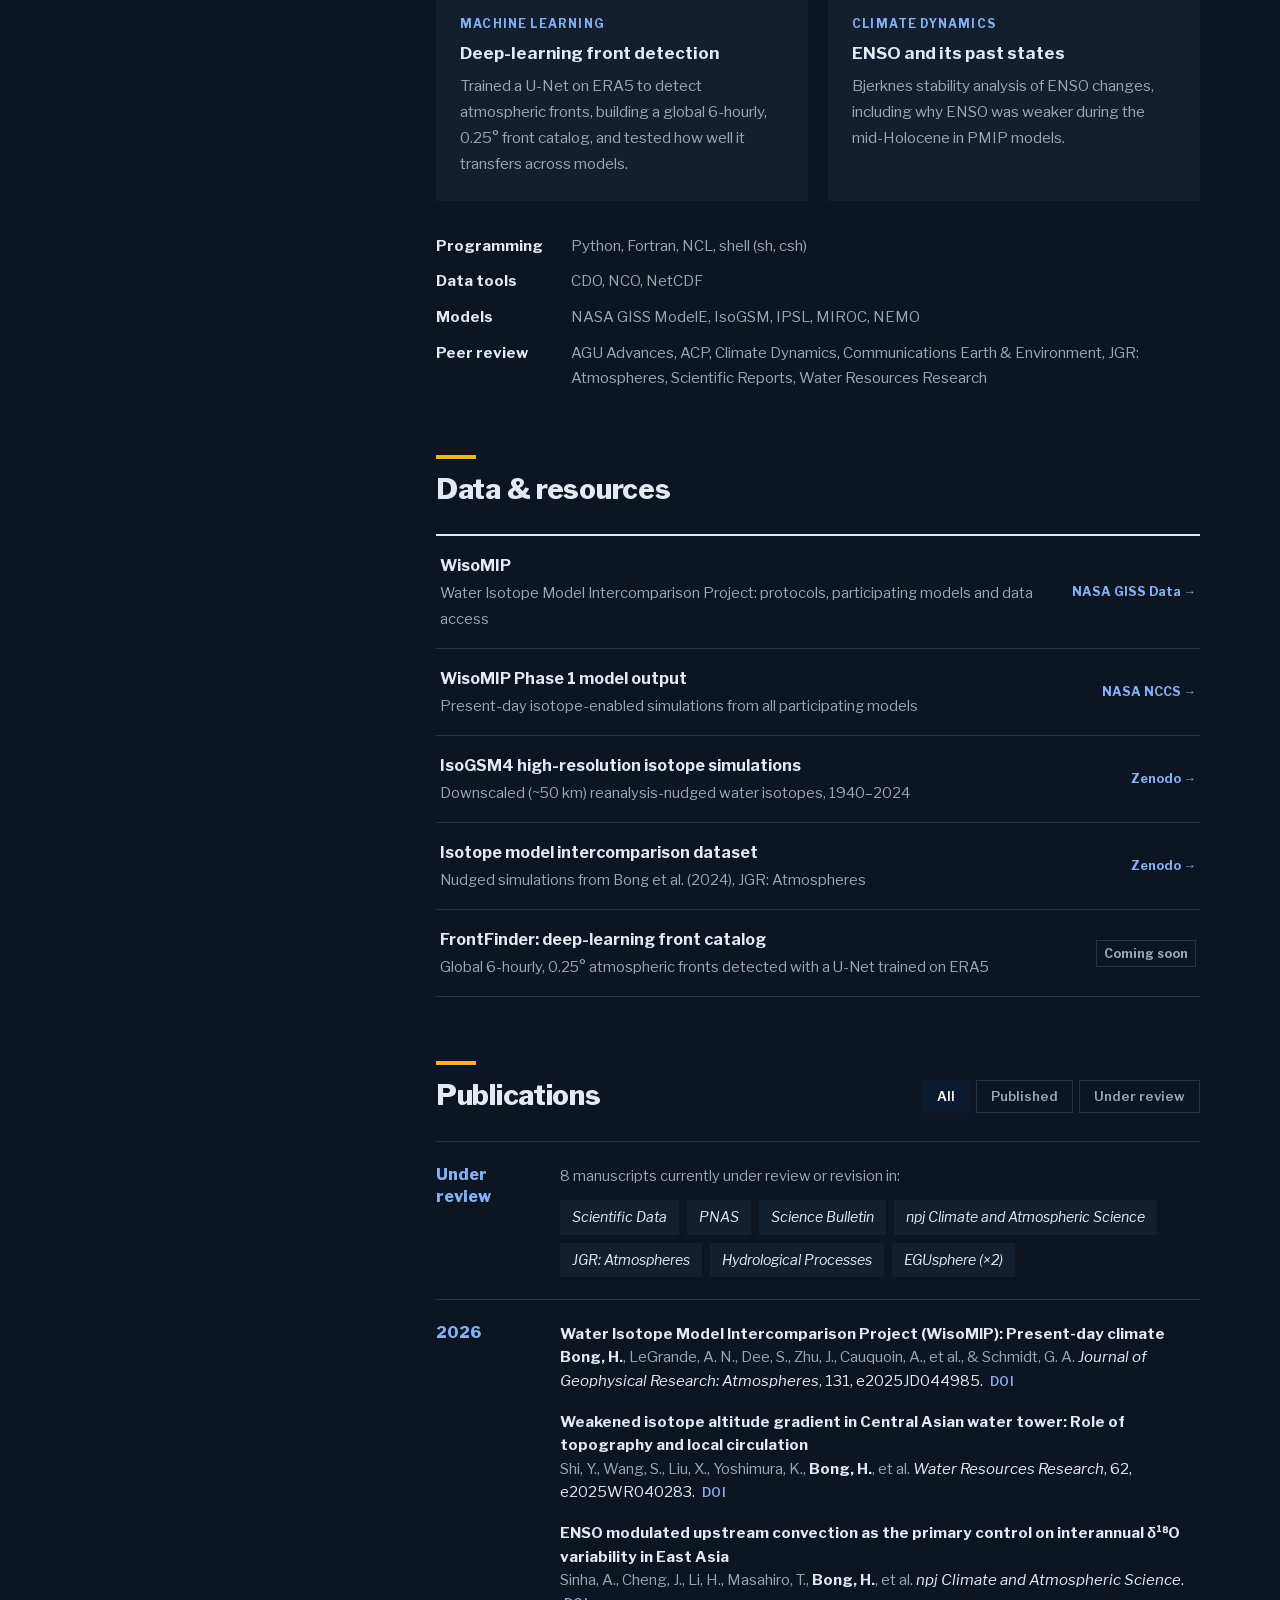
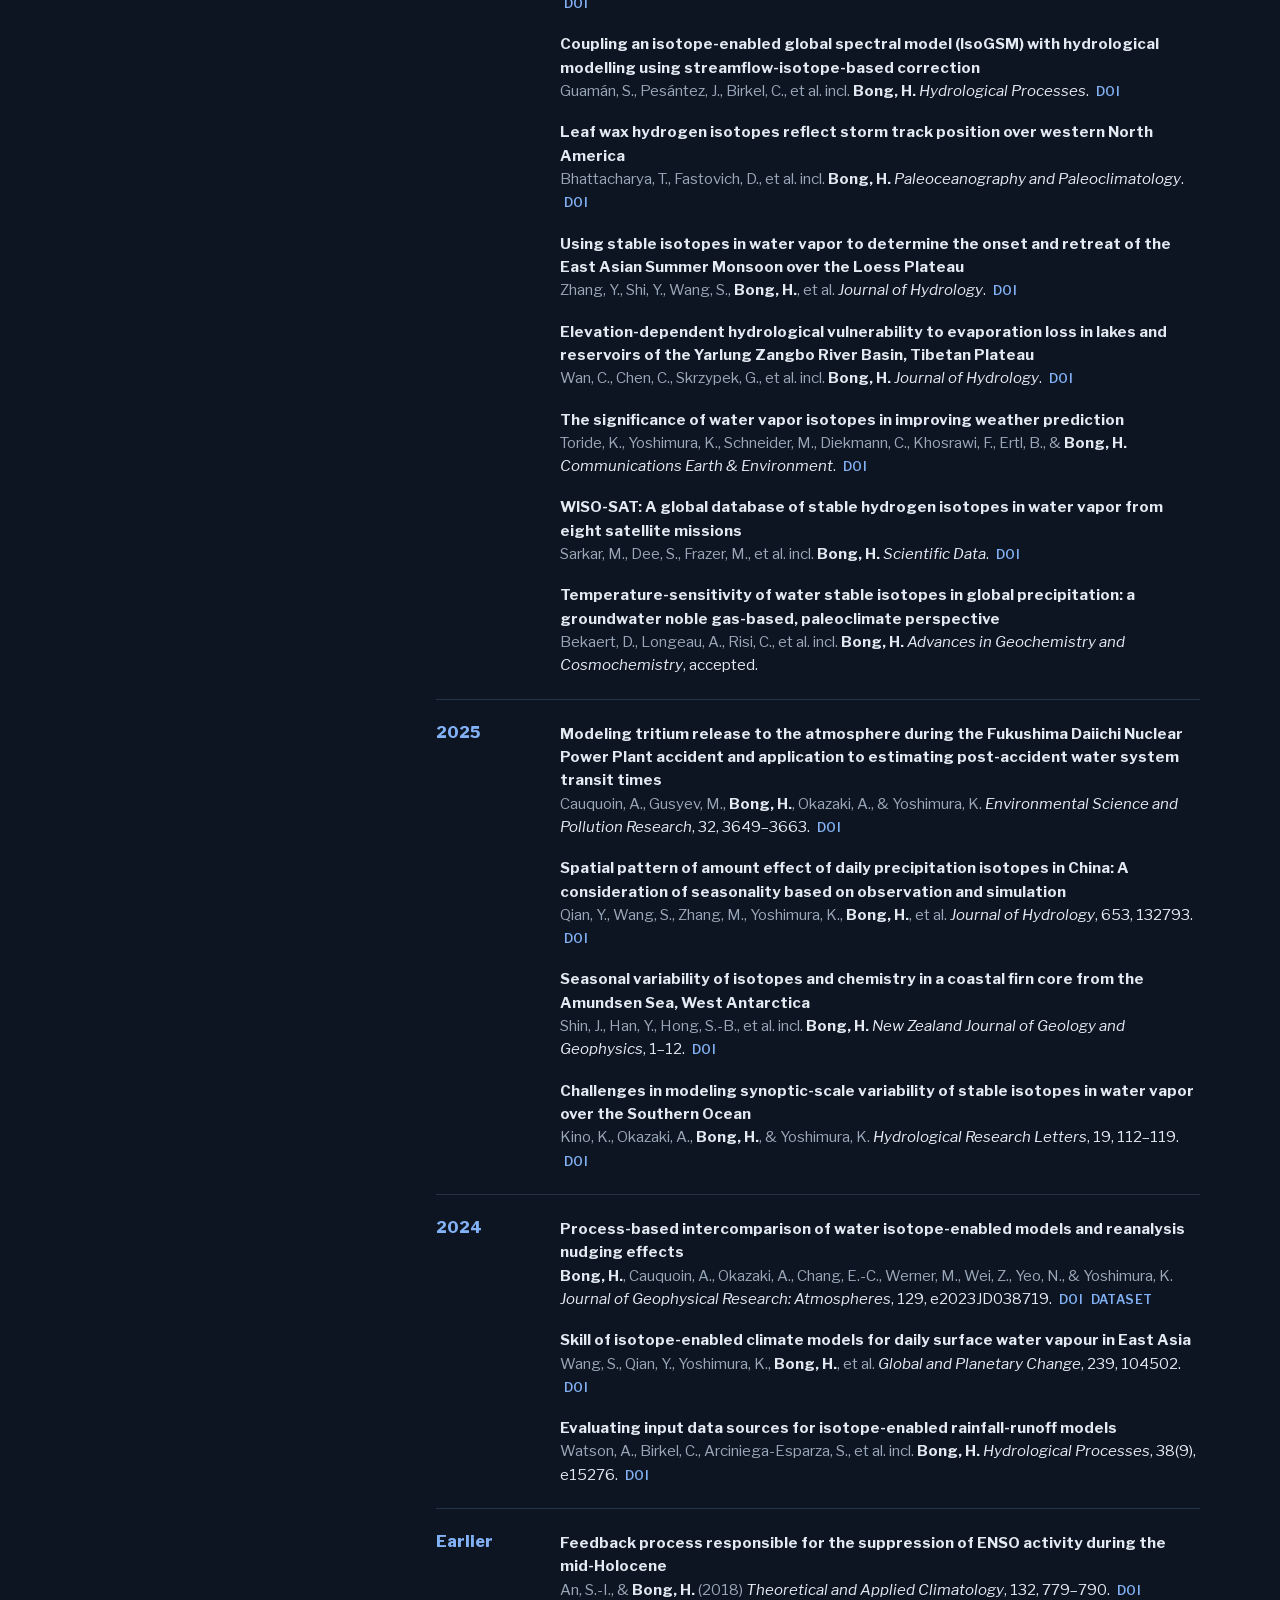
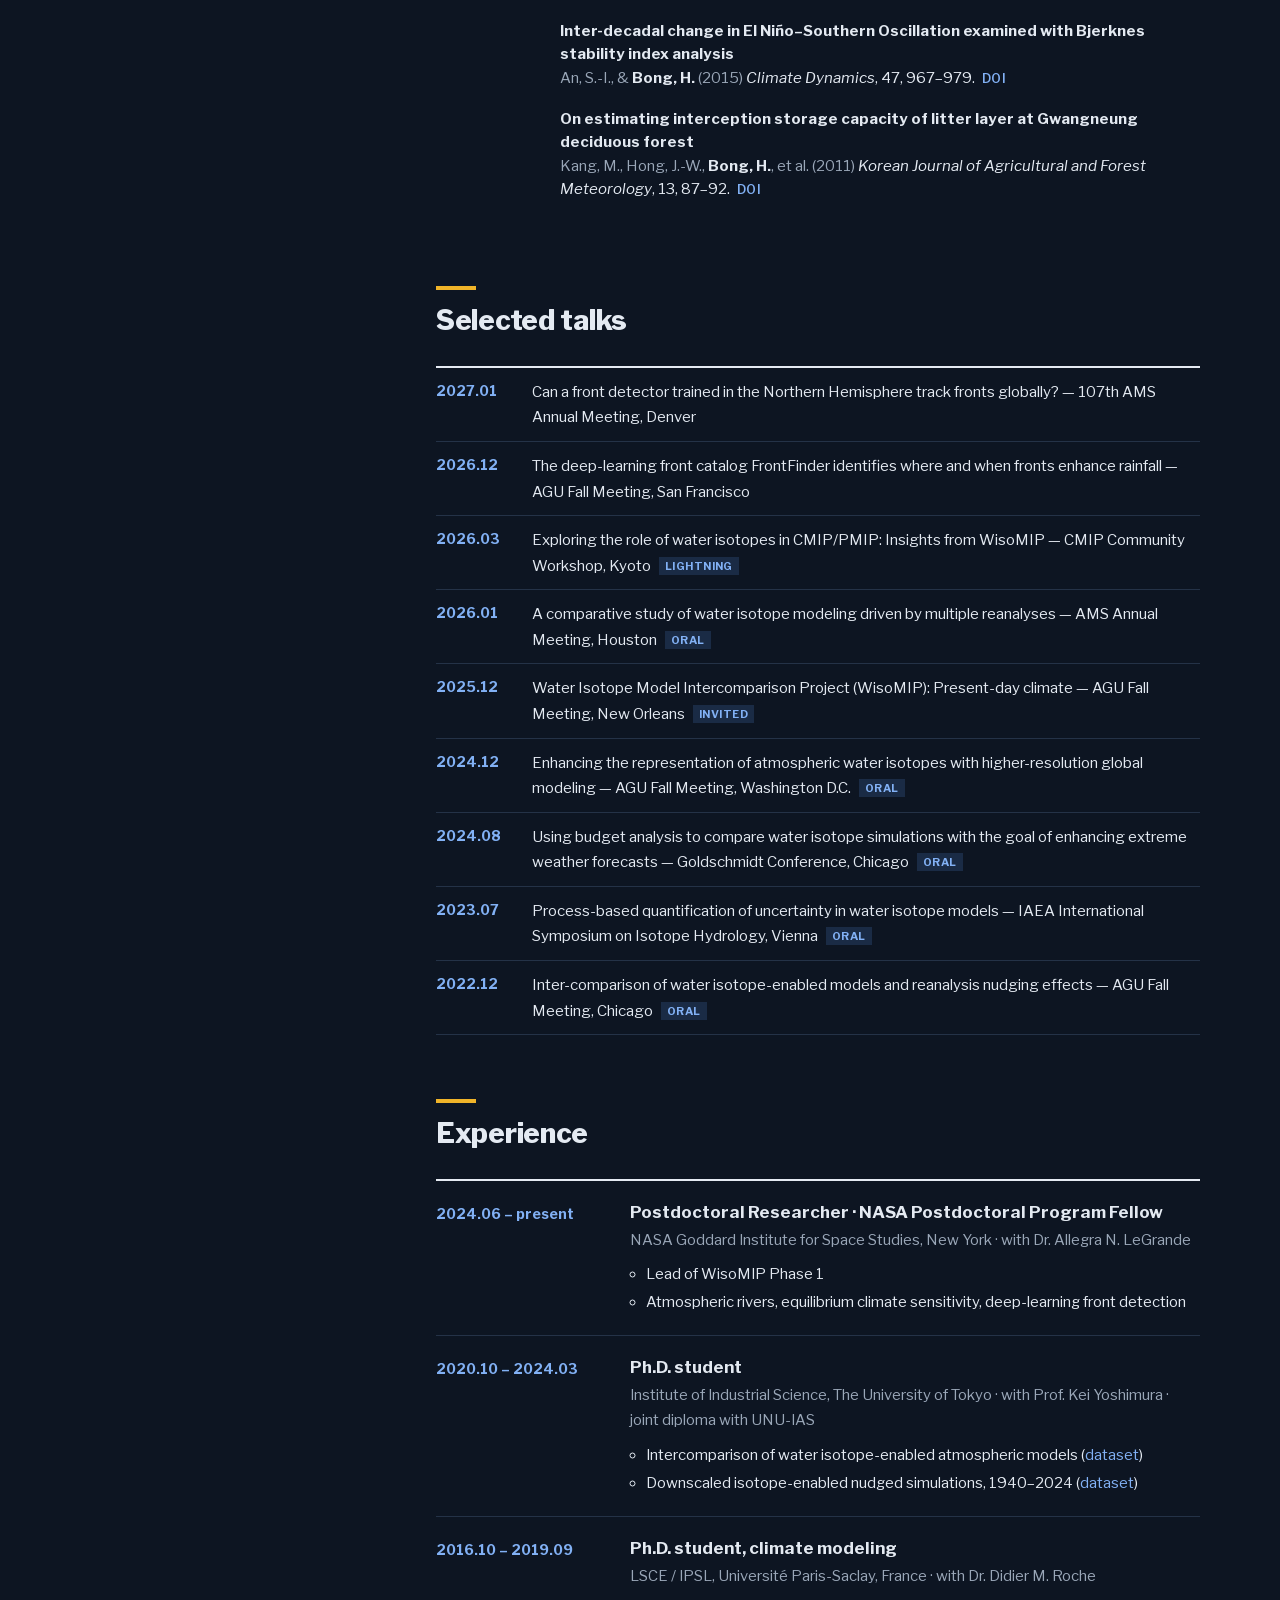
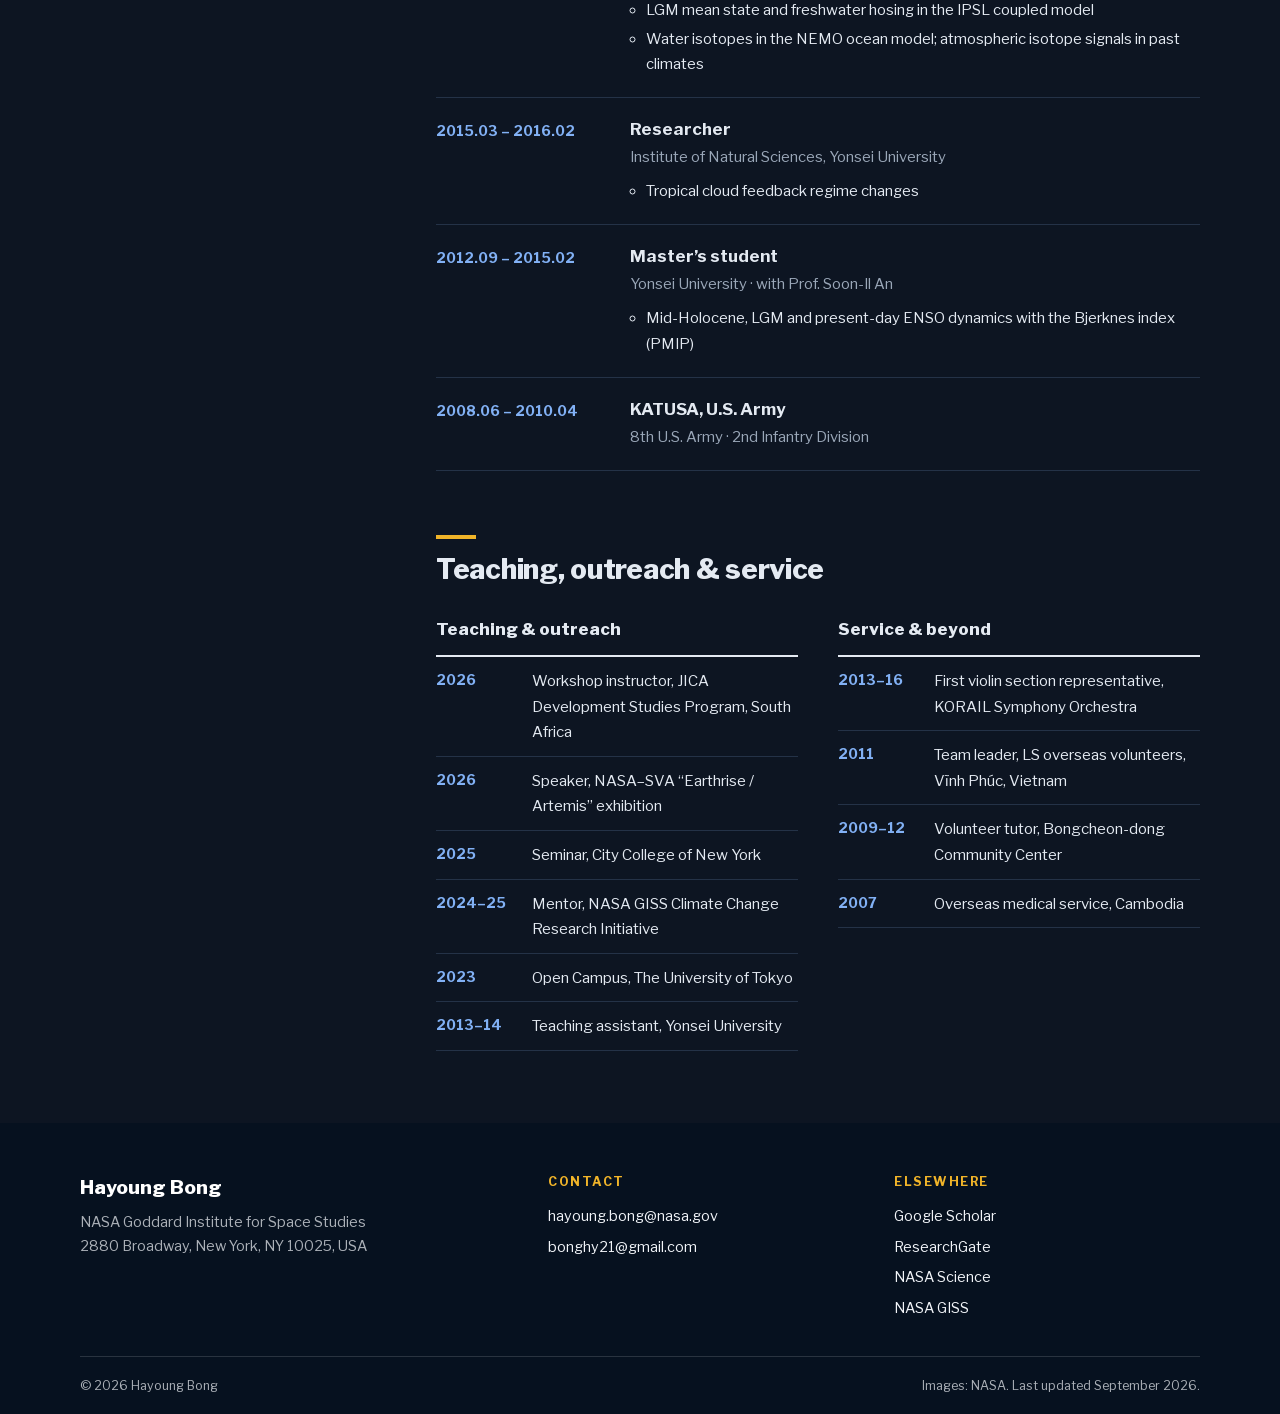
==== commit b1952fbc: "Harden and polish: CSP, self-hosted fonts, split CSS/JS, SEO metadata, print styles - Strict Content" ====
--- a/index.html
+++ b/index.html
@@ -3,327 +3,40 @@
 <head>
 <meta charset="utf-8">
 <meta name="viewport" content="width=device-width, initial-scale=1, viewport-fit=cover">
+<meta http-equiv="Content-Security-Policy" content="default-src 'none'; script-src 'self'; style-src 'self'; img-src 'self' data:; font-src 'self'; base-uri 'none'; form-action 'none'; object-src 'none'; upgrade-insecure-requests">
+<meta name="referrer" content="strict-origin-when-cross-origin">
 <title>Hayoung Bong</title>
-<meta name="description" content="Hayoung Bong — climate scientist at NASA GISS studying the global water cycle with isotope-enabled climate models.">
+<meta name="description" content="Hayoung Bong is a climate scientist at NASA GISS studying the global water cycle with isotope-enabled climate models. Lead of the Water Isotope Model Intercomparison Project (WisoMIP).">
+<meta name="author" content="Hayoung Bong">
+<link rel="canonical" href="https://hayoungbong.github.io/">
+<meta name="theme-color" content="#081A31">
+<link rel="icon" href="assets/favicon.svg" type="image/svg+xml">
+<link rel="apple-touch-icon" href="assets/apple-touch-icon.png">
+<meta property="og:type" content="profile">
+<meta property="og:site_name" content="Hayoung Bong">
 <meta property="og:title" content="Hayoung Bong · Climate Scientist, NASA GISS">
 <meta property="og:description" content="Water isotope modeling, WisoMIP, ENSO dynamics, and deep-learning front detection.">
-<meta property="og:type" content="website">
-<meta property="og:image" content="assets/hero.jpg">
-<link rel="preconnect" href="https://fonts.googleapis.com">
-<link rel="preconnect" href="https://fonts.gstatic.com" crossorigin>
-<link rel="stylesheet" href="https://fonts.googleapis.com/css2?family=Libre+Franklin:ital,wght@0,400;0,500;0,600;0,700;0,800;1,400&family=Noto+Sans+KR:wght@400;500;700&display=swap">
-<style>
-  :root {
-    --page: #FFFFFF;
-    --alt: #F3F5F8;
-    --ink: #1A2331;
-    --muted: #5B6676;
-    --line: #DDE2E9;
-    --blue: #1D5BB8;
-    --blue-soft: #E7EEF9;
-    --navy: #0B2341;
-    --navy-2: #081A31;
-    --on-navy: #F2F5F9;
-    --on-navy-muted: rgba(242, 245, 249, .7);
-    --navy-line: rgba(255, 255, 255, .14);
-    --gold: #F0B429;
-    --font: "Libre Franklin", "Helvetica Neue", Arial, "Noto Sans KR", "Apple SD Gothic Neo", "Malgun Gothic", sans-serif;
-    color-scheme: light;
-  }
-  @media (prefers-color-scheme: dark) {
-    :root:not([data-theme="light"]) {
-      --page: #0D1522; --alt: #131E2E; --ink: #E4EAF2; --muted: #9AA7B8; --line: #243247;
-      --blue: #82B1F5; --blue-soft: #1A2B45; --navy: #0A1A30; --navy-2: #06111F;
-      color-scheme: dark;
-    }
-  }
-  :root[data-theme="dark"] {
-    --page: #0D1522; --alt: #131E2E; --ink: #E4EAF2; --muted: #9AA7B8; --line: #243247;
-    --blue: #82B1F5; --blue-soft: #1A2B45; --navy: #0A1A30; --navy-2: #06111F;
-    color-scheme: dark;
-  }
-  :root[data-lang="ko"] { --font: "Noto Sans KR", "Apple SD Gothic Neo", "Malgun Gothic", "Libre Franklin", sans-serif; }
-  :root[data-lang="ko"] .en, :root[data-lang="en"] .ko { display: none !important; }
-
-  * { box-sizing: border-box; }
-  html { scroll-behavior: smooth; }
-  @media (prefers-reduced-motion: reduce) { html { scroll-behavior: auto; } }
-  body {
-    margin: 0; background: var(--page); color: var(--ink);
-    font: 400 1rem/1.7 var(--font);
-    -webkit-font-smoothing: antialiased;
-    word-break: keep-all; overflow-wrap: anywhere;
-  }
-  a { color: var(--blue); text-decoration: none; }
-  a:hover { text-decoration: underline; text-underline-offset: 3px; }
-  a:focus-visible, button:focus-visible { outline: 2px solid var(--gold); outline-offset: 2px; }
-  img { max-width: 100%; display: block; }
-  p { margin: 0; }
-  h1, h2, h3 { text-wrap: balance; }
-  .container { max-width: 1200px; margin: 0 auto; padding-inline: clamp(16px, 4vw, 40px); }
-
-  /* ---------- utility bar ---------- */
-  .utility { background: var(--navy-2); color: var(--on-navy-muted); font-size: .8rem; }
-  .utility .container { display: flex; align-items: center; justify-content: space-between; gap: 16px; min-height: 40px; }
-  .utility a { color: var(--on-navy-muted); }
-  .utility a:hover { color: #fff; }
-  .utility-links { display: flex; align-items: center; gap: 18px; }
-  .lang { display: inline-flex; gap: 2px; }
-  .lang button, .theme-btn {
-    background: none; border: 0; cursor: pointer; color: var(--on-navy-muted);
-    font: 600 .75rem/1 var(--font); padding: 6px 7px; letter-spacing: .04em;
-  }
-  .lang button[aria-pressed="true"] { color: #fff; box-shadow: inset 0 -2px 0 var(--gold); }
-  .lang button:hover, .theme-btn:hover { color: #fff; }
-
-  /* ---------- header ---------- */
-  .site-header {
-    position: sticky; top: env(safe-area-inset-top, 0px); z-index: 20;
-    background: var(--page); border-bottom: 1px solid var(--line);
-  }
-  .site-header .container { display: flex; align-items: center; gap: 32px; min-height: 72px; }
-  .logo { display: grid; line-height: 1.15; color: var(--ink); }
-  .logo:hover { text-decoration: none; }
-  .logo strong { font-size: 1.3rem; font-weight: 800; letter-spacing: -.01em; }
-  .logo > span { font-size: .74rem; color: var(--muted); font-weight: 500; letter-spacing: .06em; text-transform: uppercase; }
-  :root[data-lang="ko"] .logo > span { letter-spacing: 0; text-transform: none; font-size: .8rem; }
-  .site-nav { margin-left: auto; overflow-x: auto; scrollbar-width: none; }
-  .site-nav::-webkit-scrollbar { display: none; }
-  .site-nav ul { list-style: none; margin: 0; padding: 0; display: flex; gap: 4px; }
-  .site-nav a {
-    display: block; padding: 25px 12px 23px; white-space: nowrap;
-    color: var(--ink); font-weight: 600; font-size: .92rem;
-    border-bottom: 3px solid transparent;
-  }
-  .site-nav a:hover { text-decoration: none; color: var(--blue); }
-  .site-nav a.active { border-bottom-color: var(--gold); }
-
-  /* ---------- hero ---------- */
-  .hero {
-    position: relative; color: #fff;
-    background: var(--navy) url("assets/hero.jpg") center 35% / cover no-repeat;
-  }
-  .hero::before {
-    content: ""; position: absolute; inset: 0;
-    background: linear-gradient(90deg, rgba(8, 26, 49, .94) 0%, rgba(8, 26, 49, .82) 38%, rgba(8, 26, 49, .25) 75%, rgba(8, 26, 49, .1) 100%);
-  }
-  .hero .container { position: relative; padding-block: clamp(56px, 9vw, 104px); }
-  .hero-kicker { color: var(--gold); font-weight: 700; font-size: .82rem; letter-spacing: .12em; text-transform: uppercase; }
-  :root[data-lang="ko"] .hero-kicker { letter-spacing: .02em; font-size: .9rem; }
-  .hero h1 { margin: 14px 0 0; font-size: clamp(2.2rem, 5.4vw, 3.8rem); line-height: 1.08; font-weight: 800; letter-spacing: -.02em; max-width: 14em; }
-  :root[data-lang="ko"] .hero h1 { line-height: 1.25; letter-spacing: -.03em; }
-  .hero p.lead { margin-top: 20px; max-width: 34em; font-size: clamp(1.02rem, 1.6vw, 1.18rem); color: rgba(255, 255, 255, .88); }
-  .hero-actions { display: flex; flex-wrap: wrap; gap: 12px; margin-top: 32px; }
-  .btn {
-    display: inline-flex; align-items: center; gap: 10px;
-    padding: 13px 22px; font-weight: 700; font-size: .92rem; border: 2px solid transparent;
-  }
-  .btn:hover { text-decoration: none; }
-  .btn-primary { background: var(--gold); color: #0B2341; }
-  .btn-primary:hover { background: #F7C54E; }
-  .btn-ghost { border-color: rgba(255, 255, 255, .7); color: #fff; }
-  .btn-ghost:hover { background: rgba(255, 255, 255, .1); }
-  .credit { position: absolute; right: clamp(16px, 4vw, 40px); bottom: 10px; font-size: .7rem; color: rgba(255, 255, 255, .75); text-shadow: 0 1px 2px rgba(0, 0, 0, .5); }
-
-  /* ---------- stats band ---------- */
-  .stats { background: var(--navy); color: var(--on-navy); }
-  .stats ul { list-style: none; margin: 0 auto; padding-block: 28px; display: grid; grid-template-columns: repeat(4, minmax(0, 1fr)); }
-  .stats li { padding-inline: 24px; border-left: 1px solid var(--navy-line); display: grid; gap: 4px; align-content: start; }
-  .stats li:first-child { border-left: 0; padding-left: 0; }
-  .stats strong { font-size: 2.3rem; line-height: 1; font-weight: 800; font-variant-numeric: tabular-nums; }
-  .stats strong small { font-size: 1rem; font-weight: 600; color: var(--gold); margin-left: 2px; }
-  .stats span { color: var(--on-navy-muted); font-size: .88rem; line-height: 1.4; }
-
-  /* ---------- body layout ---------- */
-  .layout { display: grid; grid-template-columns: 300px minmax(0, 1fr); gap: 56px; padding-block: 56px 72px; align-items: start; }
-
-  /* profile sidebar */
-  .profile { position: sticky; top: calc(env(safe-area-inset-top, 0px) + 96px); background: var(--alt); border-top: 4px solid var(--navy); }
-  .profile-head { padding: 28px 24px 22px; display: grid; justify-items: center; text-align: center; gap: 10px; border-bottom: 1px solid var(--line); }
-  .photo {
-    width: 128px; height: 128px; border-radius: 50%; overflow: hidden;
-    display: grid; place-items: center;
-    background: var(--navy) url("assets/hero.jpg") 30% 40% / 420% no-repeat;
-    color: #fff; font-size: 2.2rem; font-weight: 800; letter-spacing: .02em;
-    box-shadow: 0 0 0 4px var(--page), 0 0 0 5px var(--line);
-  }
-  .photo span { text-shadow: 0 1px 6px rgba(8, 26, 49, .8); }
-  .photo img { width: 100%; height: 100%; object-fit: cover; }
-  .profile-name { font-size: 1.3rem; font-weight: 800; line-height: 1.2; }
-  .profile-role { color: var(--muted); font-size: .88rem; line-height: 1.45; }
-  .side-blocks { display: grid; }
-  .block { padding: 20px 24px; border-bottom: 1px solid var(--line); display: grid; gap: 10px; }
-  .block:last-child { border-bottom: 0; }
-  .block-title { margin: 0; font-size: .74rem; font-weight: 700; letter-spacing: .12em; text-transform: uppercase; color: var(--navy); }
-  :root[data-theme="dark"] .block-title { color: var(--gold); }
-  @media (prefers-color-scheme: dark) { :root:not([data-theme="light"]) .block-title { color: var(--gold); } }
-  :root[data-lang="ko"] .block-title { letter-spacing: .02em; font-size: .82rem; }
-  .side-blocks ul { list-style: none; margin: 0; padding: 0; display: grid; gap: 6px; font-size: .88rem; line-height: 1.45; }
-  .contact-list a { word-break: break-all; }
-  .link-list a { display: flex; justify-content: space-between; gap: 10px; font-weight: 600; }
-  .link-list a::after { content: "›"; color: var(--muted); font-weight: 400; }
-  .edu { display: grid; gap: 12px; }
-  .edu div { display: grid; gap: 1px; }
-  .edu strong { font-size: .88rem; font-weight: 700; line-height: 1.35; }
-  .edu span, .edu time { color: var(--muted); font-size: .82rem; line-height: 1.4; }
-  .interest-list li { padding-left: 14px; position: relative; }
-  .interest-list li::before { content: ""; position: absolute; left: 0; top: .6em; width: 6px; height: 6px; background: var(--gold); }
-
-  /* main content */
-  main { min-width: 0; display: grid; gap: 64px; }
-  main section { scroll-margin-top: 100px; }
-  .sec-title { margin: 0 0 28px; font-size: 1.75rem; font-weight: 800; line-height: 1.2; letter-spacing: -.01em; }
-  .sec-title::before { content: ""; display: block; width: 40px; height: 4px; background: var(--gold); margin-bottom: 14px; }
-  h3 { margin: 0; font-size: 1.06rem; font-weight: 700; line-height: 1.4; }
-  .sec-head { display: flex; flex-wrap: wrap; justify-content: space-between; align-items: flex-end; gap: 12px 24px; margin-bottom: 28px; }
-  .sec-head .sec-title { margin: 0; }
-
-  .lede { font-size: 1.16rem; line-height: 1.65; max-width: 40em; font-weight: 500; }
-  .lede em { font-style: normal; color: var(--blue); }
-  .prose { max-width: 42em; display: grid; gap: 14px; margin-top: 16px; color: var(--muted); }
-
-  .iso { margin-top: 32px; max-width: 640px; padding: 20px 22px; background: var(--alt); }
-  .iso-bar { height: 10px; background: linear-gradient(90deg, #8ED1DC, #3E97C1 35%, #1D5BB8 70%, #0B2341); }
-  .iso-scale { display: grid; grid-template-columns: repeat(4, 1fr); margin-top: 8px; font-size: .74rem; line-height: 1.35; color: var(--muted); }
-  .iso-scale span:nth-child(2), .iso-scale span:nth-child(3) { text-align: center; }
-  .iso-scale span:last-child { text-align: right; }
-  .iso-scale b { display: block; color: var(--ink); font-weight: 700; font-variant-numeric: tabular-nums; }
-  .iso-cap { margin-top: 10px; font-size: .84rem; line-height: 1.5; color: var(--muted); }
-
-  /* news: notice-board list */
-  .news { list-style: none; margin: 0; padding: 0; border-top: 2px solid var(--ink); }
-  .news li { display: grid; grid-template-columns: 84px 92px minmax(0, 1fr); gap: 16px; align-items: baseline; padding: 14px 4px; border-bottom: 1px solid var(--line); }
-  .news time { font-weight: 700; color: var(--blue); font-variant-numeric: tabular-nums; font-size: .9rem; }
-  .badge { justify-self: start; font-size: .72rem; font-weight: 700; padding: 3px 8px; background: var(--blue-soft); color: var(--blue); white-space: nowrap; }
-  .badge.muted { background: transparent; color: var(--muted); box-shadow: inset 0 0 0 1px var(--line); }
-  .news p { font-size: .95rem; }
-
-  /* research */
-  .feature { display: grid; grid-template-columns: minmax(0, 1.5fr) minmax(0, 1fr); gap: 32px; padding: 28px; background: var(--navy); color: var(--on-navy); margin-bottom: 36px; }
-  .feature h3 { font-size: 1.3rem; color: #fff; }
-  .feature-text { display: grid; gap: 12px; align-content: start; }
-  .feature-text p { color: var(--on-navy-muted); }
-  .feature .kicker { color: var(--gold); }
-  .links { display: grid; align-content: start; font-size: .9rem; }
-  .links a { display: flex; justify-content: space-between; gap: 12px; padding: 11px 0; border-bottom: 1px solid var(--navy-line); color: #fff; font-weight: 600; }
-  .links a:first-child { padding-top: 0; }
-  .links a span:last-child { color: var(--on-navy-muted); font-weight: 400; }
-  .research-grid { display: grid; grid-template-columns: repeat(2, minmax(0, 1fr)); gap: 20px; }
-  .research-item { display: grid; gap: 8px; align-content: start; padding: 0 0 24px; background: var(--alt); overflow: hidden; }
-  .research-item > :not(.r-img) { margin-inline: 24px; }
-  .research-item > .kicker { margin-top: 14px; }
-  .r-img { width: 100%; aspect-ratio: 16 / 9; object-fit: cover; transition: transform .4s ease; }
-  .research-item:hover .r-img { transform: scale(1.03); }
-  @media (prefers-reduced-motion: reduce) { .r-img { transition: none; } .research-item:hover .r-img { transform: none; } }
-  .kicker { font-size: .74rem; font-weight: 700; letter-spacing: .1em; text-transform: uppercase; color: var(--blue); }
-  :root[data-lang="ko"] .kicker { letter-spacing: .02em; font-size: .8rem; }
-  .research-item p { font-size: .95rem; color: var(--muted); }
-  .research-item ul { margin: 2px 0 0; padding-left: 1.1em; font-size: .92rem; display: grid; gap: 3px; }
-  .skills { display: grid; grid-template-columns: max-content minmax(0, 1fr); gap: 10px 28px; margin: 32px 0 0; font-size: .94rem; }
-  .skills dt { font-weight: 700; }
-  .skills dd { margin: 0; color: var(--muted); }
-
-  /* data */
-  .data-list { list-style: none; margin: 0; padding: 0; border-top: 2px solid var(--ink); }
-  .data-list li { border-bottom: 1px solid var(--line); }
-  .data-list a, .data-list .soon > div { display: grid; grid-template-columns: minmax(0, 1fr) auto; gap: 8px 24px; align-items: center; padding: 16px 4px; color: var(--ink); }
-  .data-list a:hover { text-decoration: none; background: var(--alt); }
-  .data-list a:hover strong { color: var(--blue); }
-  .d-main { display: grid; gap: 2px; }
-  .d-main strong { font-weight: 700; }
-  .d-main > span { color: var(--muted); font-size: .92rem; }
-  .d-src { font-size: .78rem; font-weight: 700; color: var(--blue); white-space: nowrap; }
-  .data-list a .d-src::after { content: " →"; }
-  .soon .d-src { color: var(--muted); padding: 3px 8px; box-shadow: inset 0 0 0 1px var(--line); }
-
-  /* publications */
-  .pub-tools { display: flex; flex-wrap: wrap; gap: 6px; }
-  .chip { font: 600 .82rem/1 var(--font); padding: 9px 14px; border: 1px solid var(--line); background: var(--page); color: var(--muted); cursor: pointer; }
-  .chip:hover { color: var(--ink); border-color: var(--muted); }
-  .chip[aria-pressed="true"] { background: var(--navy); color: #fff; border-color: var(--navy); }
-  .pub-year { display: grid; grid-template-columns: 100px minmax(0, 1fr); gap: 24px; padding-block: 22px; border-top: 1px solid var(--line); }
-  .pub-year:first-of-type { border-top: 2px solid var(--ink); }
-  .pub-year > h3 { font-size: 1rem; font-weight: 800; color: var(--blue); }
-  .pub-list { list-style: none; margin: 0; padding: 0; display: grid; gap: 18px; }
-  .pub { font-size: .94rem; line-height: 1.55; }
-  .pub .t { display: block; font-weight: 700; color: var(--ink); }
-  .pub .a { color: var(--muted); }
-  .pub .a b { color: var(--ink); font-weight: 700; }
-  .pub .j { font-style: italic; }
-  .pub .doi { font-size: .78rem; font-weight: 600; margin-left: 4px; text-transform: uppercase; letter-spacing: .04em; white-space: nowrap; }
-  .review-note { color: var(--muted); font-size: .9rem; margin-bottom: 12px; }
-  .review-list { display: flex; flex-wrap: wrap; gap: 8px; }
-  .review-list .pub { font-style: italic; font-size: .88rem; line-height: 1.3; padding: 8px 12px; background: var(--alt); }
-
-  /* talks, outreach */
-  .plain-list { list-style: none; margin: 0; padding: 0; display: grid; font-size: .94rem; }
-  .plain-list li { display: grid; grid-template-columns: 80px minmax(0, 1fr); gap: 16px; padding-block: 11px; border-bottom: 1px solid var(--line); }
-  .plain-list li:first-child { border-top: 2px solid var(--ink); }
-  .yr { font-weight: 700; color: var(--blue); font-variant-numeric: tabular-nums; font-size: .88rem; }
-  .talk-type { font-size: .68rem; font-weight: 700; letter-spacing: .04em; text-transform: uppercase; padding: 2px 6px; margin-left: 8px; background: var(--blue-soft); color: var(--blue); white-space: nowrap; vertical-align: 1px; }
-  .two-col { display: grid; grid-template-columns: repeat(2, minmax(0, 1fr)); gap: 40px; }
-  .col-title { font-weight: 800; font-size: 1.05rem; margin: 0 0 12px; }
-
-  /* timeline */
-  .timeline { list-style: none; margin: 0; padding: 0; border-top: 2px solid var(--ink); }
-  .timeline > li { display: grid; grid-template-columns: 170px minmax(0, 1fr); gap: 24px; padding-block: 20px; border-bottom: 1px solid var(--line); }
-  .when { font-weight: 700; color: var(--blue); font-size: .88rem; font-variant-numeric: tabular-nums; line-height: 1.8; }
-  .what { display: grid; gap: 3px; }
-  .where { color: var(--muted); font-size: .93rem; }
-  .what ul { margin: 6px 0 0; padding-left: 1.1em; font-size: .93rem; display: grid; gap: 3px; }
-
-  /* footer */
-  .site-footer { background: var(--navy-2); color: var(--on-navy-muted); font-size: .9rem; }
-  .site-footer a { color: var(--on-navy); }
-  .foot-grid { display: grid; grid-template-columns: minmax(0, 1.4fr) repeat(2, minmax(0, 1fr)); gap: 40px; padding-block: 48px 36px; }
-  .foot-grid h2 { margin: 0 0 12px; font-size: .78rem; font-weight: 700; letter-spacing: .12em; text-transform: uppercase; color: var(--gold); }
-  .foot-grid ul { list-style: none; margin: 0; padding: 0; display: grid; gap: 6px; }
-  .foot-name { color: #fff; font-size: 1.2rem; font-weight: 800; margin-bottom: 6px; }
-  .copy { border-top: 1px solid var(--navy-line); padding-block: 18px; font-size: .78rem; display: flex; flex-wrap: wrap; justify-content: space-between; gap: 8px; }
-
-  [hidden] { display: none !important; }
-
-  @media (max-width: 980px) {
-    .layout { grid-template-columns: minmax(0, 1fr); gap: 48px; }
-    .profile { position: static; }
-    .profile-head { grid-template-columns: auto minmax(0, 1fr); justify-items: start; text-align: left; align-items: center; column-gap: 20px; }
-    .profile-head .photo { grid-row: span 2; width: 96px; height: 96px; font-size: 1.7rem; }
-    .side-blocks { grid-template-columns: repeat(2, minmax(0, 1fr)); }
-    .block:nth-child(odd) { border-right: 1px solid var(--line); }
-    .utility .where-txt { display: none; }
-  }
-  @media (max-width: 760px) {
-    .site-header .container { flex-wrap: wrap; gap: 0; padding-top: 12px; }
-    .site-nav { flex-basis: 100%; margin-left: -12px; }
-    .site-nav a { padding: 12px 12px 10px; }
-    main section { scroll-margin-top: 120px; }
-    .stats ul { grid-template-columns: repeat(2, minmax(0, 1fr)); row-gap: 20px; }
-    .stats li:nth-child(3) { border-left: 0; padding-left: 0; }
-    .feature, .research-grid, .two-col, .foot-grid { grid-template-columns: minmax(0, 1fr); }
-    .hero::before { background: linear-gradient(90deg, rgba(8, 26, 49, .92), rgba(8, 26, 49, .7)); }
-  }
-  @media (max-width: 560px) {
-    .side-blocks { grid-template-columns: minmax(0, 1fr); }
-    .block:nth-child(odd) { border-right: 0; }
-    .pub-year, .timeline > li { grid-template-columns: minmax(0, 1fr); gap: 6px; }
-    .news li { grid-template-columns: auto minmax(0, 1fr); gap: 4px 12px; }
-    .news li p { grid-column: 1 / -1; }
-    .plain-list li { grid-template-columns: minmax(0, 1fr); gap: 2px; }
-    .data-list a, .data-list .soon > div { grid-template-columns: minmax(0, 1fr); }
-    .feature { padding: 20px; }
-    .research-item > :not(.r-img) { margin-inline: 20px; }
-    .iso-scale { font-size: .64rem; }
-    .stats strong { font-size: 1.9rem; }
-  }
-</style>
+<meta property="og:url" content="https://hayoungbong.github.io/">
+<meta property="og:image" content="https://hayoungbong.github.io/assets/og.jpg">
+<meta property="og:image:width" content="1200">
+<meta property="og:image:height" content="630">
+<meta property="og:locale" content="en_US">
+<meta property="og:locale:alternate" content="ko_KR">
+<meta name="twitter:card" content="summary_large_image">
+<link rel="preload" href="assets/fonts/libre-franklin-latin-normal.woff2" as="font" type="font/woff2" crossorigin>
+<link rel="stylesheet" href="assets/site.css">
+<script src="assets/theme.js"></script>
+<script src="assets/site.js" defer></script>
+<script type="application/ld+json">{"@context": "https://schema.org", "@type": "Person", "name": "Hayoung Bong", "alternateName": "봉하영", "url": "https://hayoungbong.github.io/", "image": "https://hayoungbong.github.io/assets/og.jpg", "jobTitle": "NASA Postdoctoral Program Fellow", "description": "Climate scientist studying the global water cycle with isotope-enabled climate models.", "worksFor": {"@type": "Organization", "name": "NASA Goddard Institute for Space Studies", "url": "https://www.giss.nasa.gov/"}, "alumniOf": [{"@type": "CollegeOrUniversity", "name": "The University of Tokyo"}, {"@type": "CollegeOrUniversity", "name": "Université Paris-Saclay"}, {"@type": "CollegeOrUniversity", "name": "Yonsei University"}], "knowsAbout": ["Water isotope modeling", "Climate modeling", "ENSO", "Paleoclimate", "Model intercomparison", "Deep learning"], "knowsLanguage": ["ko", "en", "fr", "ja"], "email": "mailto:hayoung.bong@nasa.gov", "sameAs": ["https://scholar.google.com/citations?user=DOV5vZwAAAAJ", "https://www.researchgate.net/profile/Hayoung-Bong", "https://science.gsfc.nasa.gov/sci/bio/hayoung.bong", "https://www.giss.nasa.gov/staff/hbong.html"]}</script>
 </head>
 <body>
+<a class="skip" href="#about">Skip to content</a>
 
 <div class="utility">
   <div class="container">
     <span class="where-txt"><span class="en">NASA Goddard Institute for Space Studies · New York</span><span class="ko">NASA 고다드 우주연구소 · 미국 뉴욕</span></span>
     <div class="utility-links">
-      <a href="https://scholar.google.com/citations?user=DOV5vZwAAAAJ&amp;hl=en">Google Scholar</a>
+      <a href="https://scholar.google.com/citations?user=DOV5vZwAAAAJ&amp;hl=en" target="_blank" rel="noopener">Google Scholar</a>
       <div class="lang" role="group" aria-label="Language">
         <button type="button" id="lang-ko" data-lang="ko" aria-pressed="false">KOR</button>
         <button type="button" id="lang-en" data-lang="en" aria-pressed="true">ENG</button>
@@ -381,25 +94,31 @@
       <div class="photo" aria-hidden="true"><span>HB</span></div>
       <p class="profile-name"><span class="en">Hayoung Bong, Ph.D.</span><span class="ko">봉하영 박사</span></p>
       <p class="profile-role"><span class="en">NASA Postdoctoral Program Fellow<br>Goddard Institute for Space Studies</span><span class="ko">NASA 박사후연구원 (NPP Fellow)<br>NASA 고다드 우주연구소</span></p>
+      <div class="quick-links mobile-only">
+        <a href="mailto:hayoung.bong@nasa.gov">Email</a>
+        <a href="https://scholar.google.com/citations?user=DOV5vZwAAAAJ&amp;hl=en" target="_blank" rel="noopener">Scholar</a>
+        <a href="https://science.gsfc.nasa.gov/sci/bio/hayoung.bong" target="_blank" rel="noopener">NASA</a>
+      </div>
     </div>
+    <h2 class="sec-title mobile-only side-title"><span class="en">Profile</span><span class="ko">프로필</span></h2>
     <div class="side-blocks">
       <div class="block">
         <h2 class="block-title"><span class="en">Contact</span><span class="ko">연락처</span></h2>
         <ul class="contact-list">
           <li><a href="mailto:hayoung.bong@nasa.gov">hayoung.bong@nasa.gov</a></li>
           <li><a href="mailto:bonghy21@gmail.com">bonghy21@gmail.com</a></li>
-          <li style="color:var(--muted)"><span class="en">NASA GISS, New York, NY</span><span class="ko">NASA GISS, 미국 뉴욕</span></li>
+          <li class="place"><span class="en">NASA GISS, New York, NY</span><span class="ko">NASA GISS, 미국 뉴욕</span></li>
         </ul>
       </div>
 
       <div class="block">
         <h2 class="block-title"><span class="en">Profiles</span><span class="ko">프로필 링크</span></h2>
         <ul class="link-list">
-          <li><a href="https://scholar.google.com/citations?user=DOV5vZwAAAAJ&amp;hl=en">Google Scholar</a></li>
-          <li><a href="https://www.researchgate.net/profile/Hayoung-Bong">ResearchGate</a></li>
-          <li><a href="https://science.gsfc.nasa.gov/sci/bio/hayoung.bong"><span class="en">NASA Science bio</span><span class="ko">NASA 연구자 소개</span></span></a></li>
-          <li><a href="https://www.giss.nasa.gov/staff/hbong.html"><span class="en">NASA GISS staff page</span><span class="ko">NASA GISS 직원 페이지</span></a></li>
-          <li><a href="https://data.giss.nasa.gov/wisomip/">WisoMIP</a></li>
+          <li><a href="https://scholar.google.com/citations?user=DOV5vZwAAAAJ&amp;hl=en" target="_blank" rel="noopener">Google Scholar</a></li>
+          <li><a href="https://www.researchgate.net/profile/Hayoung-Bong" target="_blank" rel="noopener">ResearchGate</a></li>
+          <li><a href="https://science.gsfc.nasa.gov/sci/bio/hayoung.bong" target="_blank" rel="noopener"><span class="en">NASA Science bio</span><span class="ko">NASA 연구자 소개</span></span></a></li>
+          <li><a href="https://www.giss.nasa.gov/staff/hbong.html" target="_blank" rel="noopener"><span class="en">NASA GISS staff page</span><span class="ko">NASA GISS 직원 페이지</span></a></li>
+          <li><a href="https://data.giss.nasa.gov/wisomip/" target="_blank" rel="noopener">WisoMIP</a></li>
         </ul>
       </div>
 
@@ -452,7 +171,7 @@
           <span class="ko"><em>물 동위원소 기후모델</em>로 전 지구 물순환을 연구합니다. 바다에서 증발한 수증기가 비가 되어 내리기까지의 경로를 추적하고, 과거와 현재의 기후를 연결해 앞으로의 지구 시스템 변화를 이해하고자 합니다.</span>
         </p>
         <div class="prose">
-          <p><span class="en">I am a NASA Postdoctoral Program Fellow at the Goddard Institute for Space Studies (GISS) in New York, working with Dr. Allegra N. LeGrande, and I lead the international <a href="https://data.giss.nasa.gov/wisomip/">Water Isotope Model Intercomparison Project (WisoMIP)</a>. I have run CMIP climate models at IPSL (France), MIROC (Japan) and NASA GISS (USA).</span><span class="ko">현재 미국 뉴욕 NASA 고다드 우주연구소(GISS)에서 Allegra N. LeGrande 박사와 함께 NASA 박사후연구원으로 일하고 있으며, 국제 <a href="https://data.giss.nasa.gov/wisomip/">물 동위원소 모델 상호비교 프로젝트(WisoMIP)</a>를 이끌고 있습니다. 프랑스 IPSL, 일본 MIROC, 미국 NASA GISS의 CMIP 기후모델을 직접 운용해 왔습니다.</span></p>
+          <p><span class="en">I am a NASA Postdoctoral Program Fellow at the Goddard Institute for Space Studies (GISS) in New York, working with Dr. Allegra N. LeGrande, and I lead the international <a href="https://data.giss.nasa.gov/wisomip/" target="_blank" rel="noopener">Water Isotope Model Intercomparison Project (WisoMIP)</a>. I have run CMIP climate models at IPSL (France), MIROC (Japan) and NASA GISS (USA).</span><span class="ko">현재 미국 뉴욕 NASA 고다드 우주연구소(GISS)에서 Allegra N. LeGrande 박사와 함께 NASA 박사후연구원으로 일하고 있으며, 국제 <a href="https://data.giss.nasa.gov/wisomip/" target="_blank" rel="noopener">물 동위원소 모델 상호비교 프로젝트(WisoMIP)</a>를 이끌고 있습니다. 프랑스 IPSL, 일본 MIROC, 미국 NASA GISS의 CMIP 기후모델을 직접 운용해 왔습니다.</span></p>
         </div>
 
         <div class="iso" role="img" aria-label="Illustrative scale of oxygen-18 depletion in water, from about 0 per mil in ocean water to about minus 50 per mil in polar ice.">
@@ -481,7 +200,7 @@
           <li><time datetime="2026-03">2026.03</time><span class="badge"><span class="en">Talk</span><span class="ko">발표</span></span>
             <p><span class="en">Presented WisoMIP at the CMIP Community Workshop in Kyoto.</span><span class="ko">교토 CMIP 커뮤니티 워크숍에서 WisoMIP 발표</span></p></li>
           <li><time datetime="2026">2026</time><span class="badge"><span class="en">Paper</span><span class="ko">논문</span></span>
-            <p><span class="en">WisoMIP Phase 1 published in <i>JGR: Atmospheres</i>, with a <a href="https://www.iis.u-tokyo.ac.jp/en/news/4990/">press release</a> from UTokyo IIS.</span><span class="ko">WisoMIP 1단계 논문 <i>JGR: Atmospheres</i> 게재, 도쿄대 생산기술연구소 <a href="https://www.iis.u-tokyo.ac.jp/ja/news/4990/">보도자료</a> 발표</span></p></li>
+            <p><span class="en">WisoMIP Phase 1 published in <i>JGR: Atmospheres</i>, with a <a href="https://www.iis.u-tokyo.ac.jp/en/news/4990/" target="_blank" rel="noopener">press release</a> from UTokyo IIS.</span><span class="ko">WisoMIP 1단계 논문 <i>JGR: Atmospheres</i> 게재, 도쿄대 생산기술연구소 <a href="https://www.iis.u-tokyo.ac.jp/ja/news/4990/" target="_blank" rel="noopener">보도자료</a> 발표</span></p></li>
           <li><time datetime="2026-01">2026.01</time><span class="badge"><span class="en">Outreach</span><span class="ko">대중강연</span></span>
             <p><span class="en">Spoke at the NASA–SVA “Earthrise / Artemis” exhibition in New York.</span><span class="ko">뉴욕 NASA–SVA “Earthrise / Artemis” 전시 행사 강연</span></p></li>
         </ul>
@@ -498,16 +217,16 @@
             <p><span class="en">An international comparison of isotope-enabled climate models. I coordinated teams across institutions, set shared protocols and data formats, and put in place new boundary conditions. Phase 1 compares present-day simulations against a global observation network.</span><span class="ko">동위원소 기후모델을 비교하는 국제 공동 프로젝트입니다. 여러 기관의 연구팀을 조율하고, 공통 실험 규약과 자료 형식을 정하고, 새로운 경계조건을 적용했습니다. 1단계에서는 현재 기후 모의 결과를 전 지구 관측망과 비교합니다.</span></p>
           </div>
           <div class="links">
-            <a href="https://data.giss.nasa.gov/wisomip/"><span><span class="en">Project site</span><span class="ko">프로젝트 사이트</span></span><span>data.giss.nasa.gov</span></a>
-            <a href="https://doi.org/10.1029/2025JD044985"><span>Bong et al. 2026</span><span>JGR</span></a>
-            <a href="http://portal.nccs.nasa.gov/datashare/giss-publish/pub/paleoclimate/wisomip"><span><span class="en">Phase 1 dataset</span><span class="ko">1단계 자료</span></span><span>NCCS</span></a>
-            <a href="https://www.iis.u-tokyo.ac.jp/en/news/4990/"><span><span class="en">Press release</span><span class="ko">보도자료</span></span><span>UTokyo IIS</span></a>
+            <a href="https://data.giss.nasa.gov/wisomip/" target="_blank" rel="noopener"><span><span class="en">Project site</span><span class="ko">프로젝트 사이트</span></span><span>data.giss.nasa.gov</span></a>
+            <a href="https://doi.org/10.1029/2025JD044985" target="_blank" rel="noopener"><span>Bong et al. 2026</span><span>JGR</span></a>
+            <a href="https://portal.nccs.nasa.gov/datashare/giss-publish/pub/paleoclimate/wisomip/" target="_blank" rel="noopener"><span><span class="en">Phase 1 dataset</span><span class="ko">1단계 자료</span></span><span>NCCS</span></a>
+            <a href="https://www.iis.u-tokyo.ac.jp/en/news/4990/" target="_blank" rel="noopener"><span><span class="en">Press release</span><span class="ko">보도자료</span></span><span>UTokyo IIS</span></a>
           </div>
         </article>
 
         <div class="research-grid">
           <div class="research-item">
-            <img class="r-img" src="assets/r-present.jpg" alt="NASA AIRS view of atmospheric river storms reaching California" loading="lazy" width="800" height="450">
+            <img class="r-img" src="assets/r-present.jpg" alt="NASA AIRS view of atmospheric river storms reaching California" loading="lazy" decoding="async" width="800" height="450">
             <span class="kicker"><span class="en">Present-day climate</span><span class="ko">현재 기후</span></span>
             <h3><span class="en">Reanalysis-nudged isotope simulations</span><span class="ko">재분석 너징 동위원소 모의</span></h3>
             <p><span class="en">85-year simulations (1940–present) with several isotope-enabled models, each nudged to different reanalyses, to see how that choice shapes simulated isotopes.</span><span class="ko">여러 동위원소 모델을 서로 다른 재분석 자료로 너징해 85년(1940–현재) 모의를 수행하고, 재분석 선택이 동위원소 모의에 주는 영향을 분석합니다.</span></p>
@@ -517,7 +236,7 @@
             </ul>
           </div>
           <div class="research-item">
-            <img class="r-img" src="assets/r-paleo.jpg" alt="Meltwater ponds on the Greenland ice sheet" loading="lazy" width="800" height="450">
+            <img class="r-img" src="assets/r-paleo.jpg" alt="Meltwater ponds on the Greenland ice sheet" loading="lazy" decoding="async" width="800" height="450">
             <span class="kicker"><span class="en">Paleoclimate</span><span class="ko">고기후</span></span>
             <h3><span class="en">Coupled atmosphere–ocean isotope modeling</span><span class="ko">대기–해양 결합 동위원소 모델링</span></h3>
             <p><span class="en">Coupled atmosphere and ocean models with water isotopes to simulate key past periods and help interpret paleoclimate records.</span><span class="ko">물 동위원소를 포함한 대기–해양 결합 모델로 주요 과거 기후를 모의하고 고기후 기록 해석을 돕습니다.</span></p>
@@ -527,13 +246,13 @@
             </ul>
           </div>
           <div class="research-item">
-            <img class="r-img" src="assets/r-fronts.jpg" alt="Satellite view of a cold front along the U.S. East Coast" loading="lazy" width="800" height="450">
+            <img class="r-img" src="assets/r-fronts.jpg" alt="Satellite view of a cold front along the U.S. East Coast" loading="lazy" decoding="async" width="800" height="450">
             <span class="kicker"><span class="en">Machine learning</span><span class="ko">머신러닝</span></span>
             <h3><span class="en">Deep-learning front detection</span><span class="ko">딥러닝 기반 전선 탐지</span></h3>
             <p><span class="en">Trained a U-Net on ERA5 to detect atmospheric fronts, building a global 6-hourly, 0.25° front catalog, and tested how well it transfers across models.</span><span class="ko">ERA5로 U-Net 전선 탐지 모델을 학습해 전 지구 6시간·0.25° 해상도 전선 카탈로그를 구축하고, 다른 모델로의 전이 성능을 검증했습니다.</span></p>
           </div>
           <div class="research-item">
-            <img class="r-img" src="assets/r-enso.jpg" alt="Sea level anomaly in the Pacific during the 1997 El Niño" loading="lazy" width="800" height="450">
+            <img class="r-img" src="assets/r-enso.jpg" alt="Sea level anomaly in the Pacific during the 1997 El Niño" loading="lazy" decoding="async" width="800" height="450">
             <span class="kicker"><span class="en">Climate dynamics</span><span class="ko">기후 역학</span></span>
             <h3><span class="en">ENSO and its past states</span><span class="ko">ENSO와 과거 기후</span></h3>
             <p><span class="en">Bjerknes stability analysis of ENSO changes, including why ENSO was weaker during the mid-Holocene in PMIP models.</span><span class="ko">Bjerknes 안정도 지수로 ENSO 변화를 분석하고, PMIP 모델에서 홀로세 중기 ENSO가 약했던 원인을 밝혔습니다.</span></p>
@@ -552,16 +271,16 @@
       <section id="data">
         <h2 class="sec-title"><span class="en">Data &amp; resources</span><span class="ko">자료 및 데이터</span></h2>
         <ul class="data-list">
-          <li><a href="https://data.giss.nasa.gov/wisomip/">
+          <li><a href="https://data.giss.nasa.gov/wisomip/" target="_blank" rel="noopener">
             <span class="d-main"><strong>WisoMIP</strong><span><span class="en">Water Isotope Model Intercomparison Project: protocols, participating models and data access</span><span class="ko">물 동위원소 모델 상호비교 프로젝트: 실험 규약, 참여 모델, 자료 안내</span></span></span>
             <span class="d-src">NASA GISS Data</span></a></li>
-          <li><a href="http://portal.nccs.nasa.gov/datashare/giss-publish/pub/paleoclimate/wisomip">
+          <li><a href="https://portal.nccs.nasa.gov/datashare/giss-publish/pub/paleoclimate/wisomip/" target="_blank" rel="noopener">
             <span class="d-main"><strong><span class="en">WisoMIP Phase 1 model output</span><span class="ko">WisoMIP 1단계 모델 자료</span></strong><span><span class="en">Present-day isotope-enabled simulations from all participating models</span><span class="ko">참여 모델 전체의 현재 기후 동위원소 모의 결과</span></span></span>
             <span class="d-src">NASA NCCS</span></a></li>
-          <li><a href="https://doi.org/10.5281/zenodo.14681370">
+          <li><a href="https://doi.org/10.5281/zenodo.14681370" target="_blank" rel="noopener">
             <span class="d-main"><strong><span class="en">IsoGSM4 high-resolution isotope simulations</span><span class="ko">IsoGSM4 고해상도 동위원소 모의 자료</span></strong><span><span class="en">Downscaled (~50 km) reanalysis-nudged water isotopes, 1940–2024</span><span class="ko">약 50 km 상세화 재분석 너징 물 동위원소, 1940–2024</span></span></span>
             <span class="d-src">Zenodo</span></a></li>
-          <li><a href="https://doi.org/10.5281/zenodo.10624474">
+          <li><a href="https://doi.org/10.5281/zenodo.10624474" target="_blank" rel="noopener">
             <span class="d-main"><strong><span class="en">Isotope model intercomparison dataset</span><span class="ko">동위원소 모델 상호비교 자료</span></strong><span><span class="en">Nudged simulations from Bong et al. (2024), JGR: Atmospheres</span><span class="ko">Bong et al. (2024) JGR: Atmospheres 너징 모의 자료</span></span></span>
             <span class="d-src">Zenodo</span></a></li>
           <li class="soon"><div>
@@ -600,15 +319,15 @@
         <div class="pub-year" data-status="published">
         <h3>2026</h3>
         <ul class="pub-list">
-          <li class="pub first"><span class="t">Water Isotope Model Intercomparison Project (WisoMIP): Present-day climate</span> <span class="a"><b>Bong, H.</b>, LeGrande, A. N., Dee, S., Zhu, J., Cauquoin, A., et al., &amp; Schmidt, G. A.</span> <span class="j">Journal of Geophysical Research: Atmospheres</span>, 131, e2025JD044985. <a class="doi" href="https://doi.org/10.1029/2025JD044985">doi</a></li>
-          <li class="pub"><span class="t">Weakened isotope altitude gradient in Central Asian water tower: Role of topography and local circulation</span> <span class="a">Shi, Y., Wang, S., Liu, X., Yoshimura, K., <b>Bong, H.</b>, et al.</span> <span class="j">Water Resources Research</span>, 62, e2025WR040283. <a class="doi" href="https://doi.org/10.1029/2025WR040283">doi</a></li>
-          <li class="pub"><span class="t">ENSO modulated upstream convection as the primary control on interannual δ¹⁸O variability in East Asia</span> <span class="a">Sinha, A., Cheng, J., Li, H., Masahiro, T., <b>Bong, H.</b>, et al.</span> <span class="j">npj Climate and Atmospheric Science</span>. <a class="doi" href="https://doi.org/10.1038/s41612-026-01333-8">doi</a></li>
-          <li class="pub"><span class="t">Coupling an isotope-enabled global spectral model (IsoGSM) with hydrological modelling using streamflow-isotope-based correction</span> <span class="a">Guamán, S., Pesántez, J., Birkel, C., et al. incl. <b>Bong, H.</b></span> <span class="j">Hydrological Processes</span>. <a class="doi" href="https://doi.org/10.1002/hyp.70478">doi</a></li>
-          <li class="pub"><span class="t">Leaf wax hydrogen isotopes reflect storm track position over western North America</span> <span class="a">Bhattacharya, T., Fastovich, D., et al. incl. <b>Bong, H.</b></span> <span class="j">Paleoceanography and Paleoclimatology</span>. <a class="doi" href="https://doi.org/10.1029/2025PA005342">doi</a></li>
-          <li class="pub"><span class="t">Using stable isotopes in water vapor to determine the onset and retreat of the East Asian Summer Monsoon over the Loess Plateau</span> <span class="a">Zhang, Y., Shi, Y., Wang, S., <b>Bong, H.</b>, et al.</span> <span class="j">Journal of Hydrology</span>. <a class="doi" href="https://doi.org/10.1016/j.jhydrol.2026.135829">doi</a></li>
-          <li class="pub"><span class="t">Elevation-dependent hydrological vulnerability to evaporation loss in lakes and reservoirs of the Yarlung Zangbo River Basin, Tibetan Plateau</span> <span class="a">Wan, C., Chen, C., Skrzypek, G., et al. incl. <b>Bong, H.</b></span> <span class="j">Journal of Hydrology</span>. <a class="doi" href="https://doi.org/10.1016/j.jhydrol.2026.136253">doi</a></li>
-          <li class="pub"><span class="t">The significance of water vapor isotopes in improving weather prediction</span> <span class="a">Toride, K., Yoshimura, K., Schneider, M., Diekmann, C., Khosrawi, F., Ertl, B., &amp; <b>Bong, H.</b></span> <span class="j">Communications Earth &amp; Environment</span>. <a class="doi" href="https://doi.org/10.1038/s43247-026-03917-x">doi</a></li>
-          <li class="pub"><span class="t">WISO-SAT: A global database of stable hydrogen isotopes in water vapor from eight satellite missions</span> <span class="a">Sarkar, M., Dee, S., Frazer, M., et al. incl. <b>Bong, H.</b></span> <span class="j">Scientific Data</span>. <a class="doi" href="https://doi.org/10.1038/s41597-026-08218-8">doi</a></li>
+          <li class="pub first"><span class="t">Water Isotope Model Intercomparison Project (WisoMIP): Present-day climate</span> <span class="a"><b>Bong, H.</b>, LeGrande, A. N., Dee, S., Zhu, J., Cauquoin, A., et al., &amp; Schmidt, G. A.</span> <span class="j">Journal of Geophysical Research: Atmospheres</span>, 131, e2025JD044985. <a class="doi" href="https://doi.org/10.1029/2025JD044985" target="_blank" rel="noopener">doi</a></li>
+          <li class="pub"><span class="t">Weakened isotope altitude gradient in Central Asian water tower: Role of topography and local circulation</span> <span class="a">Shi, Y., Wang, S., Liu, X., Yoshimura, K., <b>Bong, H.</b>, et al.</span> <span class="j">Water Resources Research</span>, 62, e2025WR040283. <a class="doi" href="https://doi.org/10.1029/2025WR040283" target="_blank" rel="noopener">doi</a></li>
+          <li class="pub"><span class="t">ENSO modulated upstream convection as the primary control on interannual δ¹⁸O variability in East Asia</span> <span class="a">Sinha, A., Cheng, J., Li, H., Masahiro, T., <b>Bong, H.</b>, et al.</span> <span class="j">npj Climate and Atmospheric Science</span>. <a class="doi" href="https://doi.org/10.1038/s41612-026-01333-8" target="_blank" rel="noopener">doi</a></li>
+          <li class="pub"><span class="t">Coupling an isotope-enabled global spectral model (IsoGSM) with hydrological modelling using streamflow-isotope-based correction</span> <span class="a">Guamán, S., Pesántez, J., Birkel, C., et al. incl. <b>Bong, H.</b></span> <span class="j">Hydrological Processes</span>. <a class="doi" href="https://doi.org/10.1002/hyp.70478" target="_blank" rel="noopener">doi</a></li>
+          <li class="pub"><span class="t">Leaf wax hydrogen isotopes reflect storm track position over western North America</span> <span class="a">Bhattacharya, T., Fastovich, D., et al. incl. <b>Bong, H.</b></span> <span class="j">Paleoceanography and Paleoclimatology</span>. <a class="doi" href="https://doi.org/10.1029/2025PA005342" target="_blank" rel="noopener">doi</a></li>
+          <li class="pub"><span class="t">Using stable isotopes in water vapor to determine the onset and retreat of the East Asian Summer Monsoon over the Loess Plateau</span> <span class="a">Zhang, Y., Shi, Y., Wang, S., <b>Bong, H.</b>, et al.</span> <span class="j">Journal of Hydrology</span>. <a class="doi" href="https://doi.org/10.1016/j.jhydrol.2026.135829" target="_blank" rel="noopener">doi</a></li>
+          <li class="pub"><span class="t">Elevation-dependent hydrological vulnerability to evaporation loss in lakes and reservoirs of the Yarlung Zangbo River Basin, Tibetan Plateau</span> <span class="a">Wan, C., Chen, C., Skrzypek, G., et al. incl. <b>Bong, H.</b></span> <span class="j">Journal of Hydrology</span>. <a class="doi" href="https://doi.org/10.1016/j.jhydrol.2026.136253" target="_blank" rel="noopener">doi</a></li>
+          <li class="pub"><span class="t">The significance of water vapor isotopes in improving weather prediction</span> <span class="a">Toride, K., Yoshimura, K., Schneider, M., Diekmann, C., Khosrawi, F., Ertl, B., &amp; <b>Bong, H.</b></span> <span class="j">Communications Earth &amp; Environment</span>. <a class="doi" href="https://doi.org/10.1038/s43247-026-03917-x" target="_blank" rel="noopener">doi</a></li>
+          <li class="pub"><span class="t">WISO-SAT: A global database of stable hydrogen isotopes in water vapor from eight satellite missions</span> <span class="a">Sarkar, M., Dee, S., Frazer, M., et al. incl. <b>Bong, H.</b></span> <span class="j">Scientific Data</span>. <a class="doi" href="https://doi.org/10.1038/s41597-026-08218-8" target="_blank" rel="noopener">doi</a></li>
           <li class="pub"><span class="t">Temperature-sensitivity of water stable isotopes in global precipitation: a groundwater noble gas-based, paleoclimate perspective</span> <span class="a">Bekaert, D., Longeau, A., Risi, C., et al. incl. <b>Bong, H.</b></span> <span class="j">Advances in Geochemistry and Cosmochemistry</span>, accepted.</li>
         </ul>
       </div>
@@ -616,28 +335,28 @@
       <div class="pub-year" data-status="published">
         <h3>2025</h3>
         <ul class="pub-list">
-          <li class="pub"><span class="t">Modeling tritium release to the atmosphere during the Fukushima Daiichi Nuclear Power Plant accident and application to estimating post-accident water system transit times</span> <span class="a">Cauquoin, A., Gusyev, M., <b>Bong, H.</b>, Okazaki, A., &amp; Yoshimura, K.</span> <span class="j">Environmental Science and Pollution Research</span>, 32, 3649–3663. <a class="doi" href="https://doi.org/10.1007/s11356-025-35919-1">doi</a></li>
-          <li class="pub"><span class="t">Spatial pattern of amount effect of daily precipitation isotopes in China: A consideration of seasonality based on observation and simulation</span> <span class="a">Qian, Y., Wang, S., Zhang, M., Yoshimura, K., <b>Bong, H.</b>, et al.</span> <span class="j">Journal of Hydrology</span>, 653, 132793. <a class="doi" href="https://doi.org/10.1016/j.jhydrol.2025.132793">doi</a></li>
-          <li class="pub"><span class="t">Seasonal variability of isotopes and chemistry in a coastal firn core from the Amundsen Sea, West Antarctica</span> <span class="a">Shin, J., Han, Y., Hong, S.-B., et al. incl. <b>Bong, H.</b></span> <span class="j">New Zealand Journal of Geology and Geophysics</span>, 1–12. <a class="doi" href="https://doi.org/10.1080/00288306.2025.2510383">doi</a></li>
-          <li class="pub"><span class="t">Challenges in modeling synoptic-scale variability of stable isotopes in water vapor over the Southern Ocean</span> <span class="a">Kino, K., Okazaki, A., <b>Bong, H.</b>, &amp; Yoshimura, K.</span> <span class="j">Hydrological Research Letters</span>, 19, 112–119. <a class="doi" href="https://doi.org/10.3178/hrl.24-00034">doi</a></li>
+          <li class="pub"><span class="t">Modeling tritium release to the atmosphere during the Fukushima Daiichi Nuclear Power Plant accident and application to estimating post-accident water system transit times</span> <span class="a">Cauquoin, A., Gusyev, M., <b>Bong, H.</b>, Okazaki, A., &amp; Yoshimura, K.</span> <span class="j">Environmental Science and Pollution Research</span>, 32, 3649–3663. <a class="doi" href="https://doi.org/10.1007/s11356-025-35919-1" target="_blank" rel="noopener">doi</a></li>
+          <li class="pub"><span class="t">Spatial pattern of amount effect of daily precipitation isotopes in China: A consideration of seasonality based on observation and simulation</span> <span class="a">Qian, Y., Wang, S., Zhang, M., Yoshimura, K., <b>Bong, H.</b>, et al.</span> <span class="j">Journal of Hydrology</span>, 653, 132793. <a class="doi" href="https://doi.org/10.1016/j.jhydrol.2025.132793" target="_blank" rel="noopener">doi</a></li>
+          <li class="pub"><span class="t">Seasonal variability of isotopes and chemistry in a coastal firn core from the Amundsen Sea, West Antarctica</span> <span class="a">Shin, J., Han, Y., Hong, S.-B., et al. incl. <b>Bong, H.</b></span> <span class="j">New Zealand Journal of Geology and Geophysics</span>, 1–12. <a class="doi" href="https://doi.org/10.1080/00288306.2025.2510383" target="_blank" rel="noopener">doi</a></li>
+          <li class="pub"><span class="t">Challenges in modeling synoptic-scale variability of stable isotopes in water vapor over the Southern Ocean</span> <span class="a">Kino, K., Okazaki, A., <b>Bong, H.</b>, &amp; Yoshimura, K.</span> <span class="j">Hydrological Research Letters</span>, 19, 112–119. <a class="doi" href="https://doi.org/10.3178/hrl.24-00034" target="_blank" rel="noopener">doi</a></li>
         </ul>
       </div>
 
       <div class="pub-year" data-status="published">
         <h3>2024</h3>
         <ul class="pub-list">
-          <li class="pub first"><span class="t">Process-based intercomparison of water isotope-enabled models and reanalysis nudging effects</span> <span class="a"><b>Bong, H.</b>, Cauquoin, A., Okazaki, A., Chang, E.-C., Werner, M., Wei, Z., Yeo, N., &amp; Yoshimura, K.</span> <span class="j">Journal of Geophysical Research: Atmospheres</span>, 129, e2023JD038719. <a class="doi" href="https://doi.org/10.1029/2023JD038719">doi</a> <a class="doi" href="https://doi.org/10.5281/zenodo.10624474">dataset</a></li>
-          <li class="pub"><span class="t">Skill of isotope-enabled climate models for daily surface water vapour in East Asia</span> <span class="a">Wang, S., Qian, Y., Yoshimura, K., <b>Bong, H.</b>, et al.</span> <span class="j">Global and Planetary Change</span>, 239, 104502. <a class="doi" href="https://doi.org/10.1016/j.gloplacha.2024.104502">doi</a></li>
-          <li class="pub"><span class="t">Evaluating input data sources for isotope-enabled rainfall-runoff models</span> <span class="a">Watson, A., Birkel, C., Arciniega-Esparza, S., et al. incl. <b>Bong, H.</b></span> <span class="j">Hydrological Processes</span>, 38(9), e15276. <a class="doi" href="https://doi.org/10.1002/hyp.15276">doi</a></li>
+          <li class="pub first"><span class="t">Process-based intercomparison of water isotope-enabled models and reanalysis nudging effects</span> <span class="a"><b>Bong, H.</b>, Cauquoin, A., Okazaki, A., Chang, E.-C., Werner, M., Wei, Z., Yeo, N., &amp; Yoshimura, K.</span> <span class="j">Journal of Geophysical Research: Atmospheres</span>, 129, e2023JD038719. <a class="doi" href="https://doi.org/10.1029/2023JD038719" target="_blank" rel="noopener">doi</a> <a class="doi" href="https://doi.org/10.5281/zenodo.10624474" target="_blank" rel="noopener">dataset</a></li>
+          <li class="pub"><span class="t">Skill of isotope-enabled climate models for daily surface water vapour in East Asia</span> <span class="a">Wang, S., Qian, Y., Yoshimura, K., <b>Bong, H.</b>, et al.</span> <span class="j">Global and Planetary Change</span>, 239, 104502. <a class="doi" href="https://doi.org/10.1016/j.gloplacha.2024.104502" target="_blank" rel="noopener">doi</a></li>
+          <li class="pub"><span class="t">Evaluating input data sources for isotope-enabled rainfall-runoff models</span> <span class="a">Watson, A., Birkel, C., Arciniega-Esparza, S., et al. incl. <b>Bong, H.</b></span> <span class="j">Hydrological Processes</span>, 38(9), e15276. <a class="doi" href="https://doi.org/10.1002/hyp.15276" target="_blank" rel="noopener">doi</a></li>
         </ul>
       </div>
 
       <div class="pub-year" data-status="published">
         <h3><span class="en">Earlier</span><span class="ko">이전</span></h3>
         <ul class="pub-list">
-          <li class="pub"><span class="t">Feedback process responsible for the suppression of ENSO activity during the mid-Holocene</span> <span class="a">An, S.-I., &amp; <b>Bong, H.</b> (2018)</span> <span class="j">Theoretical and Applied Climatology</span>, 132, 779–790. <a class="doi" href="https://doi.org/10.1007/s00704-017-2117-6">doi</a></li>
-          <li class="pub"><span class="t">Inter-decadal change in El Niño–Southern Oscillation examined with Bjerknes stability index analysis</span> <span class="a">An, S.-I., &amp; <b>Bong, H.</b> (2015)</span> <span class="j">Climate Dynamics</span>, 47, 967–979. <a class="doi" href="https://doi.org/10.1007/s00382-015-2883-8">doi</a></li>
-          <li class="pub"><span class="t">On estimating interception storage capacity of litter layer at Gwangneung deciduous forest</span> <span class="a">Kang, M., Hong, J.-W., <b>Bong, H.</b>, et al. (2011)</span> <span class="j">Korean Journal of Agricultural and Forest Meteorology</span>, 13, 87–92. <a class="doi" href="https://doi.org/10.5532/KJAFM.2011.13.2.087">doi</a></li>
+          <li class="pub"><span class="t">Feedback process responsible for the suppression of ENSO activity during the mid-Holocene</span> <span class="a">An, S.-I., &amp; <b>Bong, H.</b> (2018)</span> <span class="j">Theoretical and Applied Climatology</span>, 132, 779–790. <a class="doi" href="https://doi.org/10.1007/s00704-017-2117-6" target="_blank" rel="noopener">doi</a></li>
+          <li class="pub"><span class="t">Inter-decadal change in El Niño–Southern Oscillation examined with Bjerknes stability index analysis</span> <span class="a">An, S.-I., &amp; <b>Bong, H.</b> (2015)</span> <span class="j">Climate Dynamics</span>, 47, 967–979. <a class="doi" href="https://doi.org/10.1007/s00382-015-2883-8" target="_blank" rel="noopener">doi</a></li>
+          <li class="pub"><span class="t">On estimating interception storage capacity of litter layer at Gwangneung deciduous forest</span> <span class="a">Kang, M., Hong, J.-W., <b>Bong, H.</b>, et al. (2011)</span> <span class="j">Korean Journal of Agricultural and Forest Meteorology</span>, 13, 87–92. <a class="doi" href="https://doi.org/10.5532/KJAFM.2011.13.2.087" target="_blank" rel="noopener">doi</a></li>
         </ul>
       </div>
       </section>
@@ -679,8 +398,8 @@
               <h3><span class="en">Ph.D. student</span><span class="ko">박사과정 연구원</span></h3>
               <span class="where"><span class="en">Institute of Industrial Science, The University of Tokyo · with Prof. Kei Yoshimura · joint diploma with UNU-IAS</span><span class="ko">도쿄대학교 생산기술연구소 · Kei Yoshimura 교수 · 유엔대학(UNU-IAS) 공동학위</span></span>
               <ul>
-                <li><span class="en">Intercomparison of water isotope-enabled atmospheric models (<a href="https://doi.org/10.5281/zenodo.10624474">dataset</a>)</span><span class="ko">물 동위원소 대기모델 상호비교 (<a href="https://doi.org/10.5281/zenodo.10624474">자료</a>)</span></li>
-                <li><span class="en">Downscaled isotope-enabled nudged simulations, 1940–2024 (<a href="https://doi.org/10.5281/zenodo.14681370">dataset</a>)</span><span class="ko">고해상도 동위원소 너징 모의, 1940–2024 (<a href="https://doi.org/10.5281/zenodo.14681370">자료</a>)</span></li>
+                <li><span class="en">Intercomparison of water isotope-enabled atmospheric models (<a href="https://doi.org/10.5281/zenodo.10624474" target="_blank" rel="noopener">dataset</a>)</span><span class="ko">물 동위원소 대기모델 상호비교 (<a href="https://doi.org/10.5281/zenodo.10624474" target="_blank" rel="noopener">자료</a>)</span></li>
+                <li><span class="en">Downscaled isotope-enabled nudged simulations, 1940–2024 (<a href="https://doi.org/10.5281/zenodo.14681370" target="_blank" rel="noopener">dataset</a>)</span><span class="ko">고해상도 동위원소 너징 모의, 1940–2024 (<a href="https://doi.org/10.5281/zenodo.14681370" target="_blank" rel="noopener">자료</a>)</span></li>
               </ul>
             </div>
           </li>
@@ -750,6 +469,8 @@
     </main>
 </div>
 
+<a class="to-top" id="to-top" href="#top" aria-label="Back to top" hidden>↑</a>
+
 <footer id="contact" class="site-footer">
   <div class="container">
     <div class="foot-grid">
@@ -767,10 +488,10 @@
       <div>
         <h2><span class="en">Elsewhere</span><span class="ko">바로가기</span></h2>
         <ul>
-          <li><a href="https://scholar.google.com/citations?user=DOV5vZwAAAAJ&amp;hl=en">Google Scholar</a></li>
-          <li><a href="https://www.researchgate.net/profile/Hayoung-Bong">ResearchGate</a></li>
-          <li><a href="https://science.gsfc.nasa.gov/sci/bio/hayoung.bong">NASA Science</a></li>
-          <li><a href="https://www.giss.nasa.gov/staff/hbong.html">NASA GISS</a></li>
+          <li><a href="https://scholar.google.com/citations?user=DOV5vZwAAAAJ&amp;hl=en" target="_blank" rel="noopener">Google Scholar</a></li>
+          <li><a href="https://www.researchgate.net/profile/Hayoung-Bong" target="_blank" rel="noopener">ResearchGate</a></li>
+          <li><a href="https://science.gsfc.nasa.gov/sci/bio/hayoung.bong" target="_blank" rel="noopener">NASA Science</a></li>
+          <li><a href="https://www.giss.nasa.gov/staff/hbong.html" target="_blank" rel="noopener">NASA GISS</a></li>
         </ul>
       </div>
     </div>
@@ -781,108 +502,6 @@
   </div>
 </footer>
 
-<script>
-  (function () {
-    var root = document.documentElement;
-    function get(k) { try { return localStorage.getItem(k); } catch (e) { return null; } }
-    function set(k, v) { try { localStorage.setItem(k, v); } catch (e) {} }
-
-    var langBtns = document.querySelectorAll('.lang button');
-    function setLang(l) {
-      root.setAttribute('data-lang', l);
-      root.setAttribute('lang', l);
-      langBtns.forEach(function (b) { b.setAttribute('aria-pressed', b.dataset.lang === l ? 'true' : 'false'); });
-      set('lang', l);
-    }
-    setLang(get('lang') || 'en');
-    langBtns.forEach(function (b) { b.addEventListener('click', function () { setLang(b.dataset.lang); }); });
-
-    // Theme: light while the sun is up where the visitor is, dark after sunset.
-    // Location is estimated from the browser's time zone (no permission prompt).
-    var TZ = {
-      'America/New_York':[40.7,-74],'America/Detroit':[42.3,-83],'America/Chicago':[41.9,-87.6],'America/Denver':[39.7,-105],
-      'America/Phoenix':[33.4,-112],'America/Los_Angeles':[34,-118.2],'America/Anchorage':[61.2,-149.9],'Pacific/Honolulu':[21.3,-157.9],
-      'America/Toronto':[43.7,-79.4],'America/Vancouver':[49.3,-123.1],'America/Mexico_City':[19.4,-99.1],'America/Costa_Rica':[9.9,-84.1],
-      'America/Bogota':[4.7,-74.1],'America/Lima':[-12,-77],'America/Santiago':[-33.4,-70.7],'America/Sao_Paulo':[-23.5,-46.6],
-      'America/Argentina/Buenos_Aires':[-34.6,-58.4],'Europe/London':[51.5,-0.1],'Europe/Dublin':[53.3,-6.3],'Europe/Lisbon':[38.7,-9.1],
-      'Europe/Paris':[48.9,2.35],'Europe/Brussels':[50.8,4.4],'Europe/Amsterdam':[52.4,4.9],'Europe/Berlin':[52.5,13.4],
-      'Europe/Zurich':[47.4,8.5],'Europe/Vienna':[48.2,16.4],'Europe/Rome':[41.9,12.5],'Europe/Madrid':[40.4,-3.7],
-      'Europe/Copenhagen':[55.7,12.6],'Europe/Oslo':[59.9,10.8],'Europe/Stockholm':[59.3,18.1],'Europe/Helsinki':[60.2,24.9],
-      'Europe/Warsaw':[52.2,21],'Europe/Athens':[38,23.7],'Europe/Istanbul':[41,29],'Europe/Moscow':[55.8,37.6],
-      'Africa/Cairo':[30,31.2],'Africa/Lagos':[6.5,3.4],'Africa/Nairobi':[-1.3,36.8],'Africa/Johannesburg':[-26.2,28],
-      'Asia/Dubai':[25.2,55.3],'Asia/Kolkata':[28.6,77.2],'Asia/Calcutta':[28.6,77.2],'Asia/Bangkok':[13.8,100.5],
-      'Asia/Ho_Chi_Minh':[10.8,106.7],'Asia/Jakarta':[-6.2,106.8],'Asia/Singapore':[1.35,103.8],'Asia/Kuala_Lumpur':[3.1,101.7],
-      'Asia/Manila':[14.6,121],'Asia/Hong_Kong':[22.3,114.2],'Asia/Taipei':[25,121.5],'Asia/Shanghai':[31.2,121.5],
-      'Asia/Seoul':[37.57,126.98],'Asia/Tokyo':[35.7,139.7],'Australia/Perth':[-31.95,115.9],'Australia/Brisbane':[-27.5,153],
-      'Australia/Sydney':[-33.9,151.2],'Australia/Melbourne':[-37.8,145],'Pacific/Auckland':[-36.8,174.8]
-    };
-    function visitorLatLon() {
-      var tz = '';
-      try { tz = Intl.DateTimeFormat().resolvedOptions().timeZone || ''; } catch (e) {}
-      if (TZ[tz]) return TZ[tz];
-      var lon = -new Date().getTimezoneOffset() / 4;
-      var south = /^(Australia|Antarctica)\//.test(tz) || /America\/(Argentina|Sao_Paulo|Santiago|Montevideo)/.test(tz);
-      return [south ? -30 : 35, lon];
-    }
-    // Sunrise equation (https://en.wikipedia.org/wiki/Sunrise_equation)
-    function isDaylight(now) {
-      var ll = visitorLatLon(), rad = Math.PI / 180, lat = ll[0] * rad;
-      var J = now / 86400000 + 2440587.5;
-      var n = Math.round(J - 2451545.0 + 0.0008);
-      var Js = n - ll[1] / 360;
-      var M = (357.5291 + 0.98560028 * Js) % 360;
-      var C = 1.9148 * Math.sin(M * rad) + 0.02 * Math.sin(2 * M * rad) + 0.0003 * Math.sin(3 * M * rad);
-      var L = (M + C + 180 + 102.9372) % 360;
-      var Jt = 2451545.0 + Js + 0.0053 * Math.sin(M * rad) - 0.0069 * Math.sin(2 * L * rad);
-      var dec = Math.asin(Math.sin(L * rad) * Math.sin(23.4397 * rad));
-      var cosW = (Math.sin(-0.833 * rad) - Math.sin(lat) * Math.sin(dec)) / (Math.cos(lat) * Math.cos(dec));
-      if (cosW > 1) return false;   // polar night
-      if (cosW < -1) return true;   // midnight sun
-      var W = Math.acos(cosW) / rad / 360;
-      var toMs = function (j) { return (j - 2440587.5) * 86400000; };
-      return now >= toMs(Jt - W) && now < toMs(Jt + W);
-    }
-    function sget(k) { try { return sessionStorage.getItem(k); } catch (e) { return null; } }
-    function sset(k, v) { try { sessionStorage.setItem(k, v); } catch (e) {} }
-    function applyAutoTheme() {
-      if (sget('theme')) return;  // visitor switched manually this visit
-      root.setAttribute('data-theme', isDaylight(Date.now()) ? 'light' : 'dark');
-    }
-    var manual = sget('theme');
-    if (manual) root.setAttribute('data-theme', manual); else applyAutoTheme();
-    setInterval(applyAutoTheme, 5 * 60 * 1000);
-    document.getElementById('theme-toggle').addEventListener('click', function () {
-      var next = root.getAttribute('data-theme') === 'dark' ? 'light' : 'dark';
-      root.setAttribute('data-theme', next);
-      sset('theme', next);
-    });
-
-    var chips = document.querySelectorAll('.chip'), years = document.querySelectorAll('.pub-year');
-    chips.forEach(function (chip) {
-      chip.addEventListener('click', function () {
-        var f = chip.dataset.filter;
-        chips.forEach(function (c) { c.setAttribute('aria-pressed', c === chip ? 'true' : 'false'); });
-        years.forEach(function (y) {
-          var any = false;
-          y.querySelectorAll('.pub').forEach(function (p) {
-            var show = f === 'all' || f === y.dataset.status || (f === 'first' && p.classList.contains('first'));
-            p.hidden = !show; if (show) any = true;
-          });
-          y.hidden = !any;
-        });
-      });
-    });
-
-    var links = document.querySelectorAll('.site-nav a');
-    if ('IntersectionObserver' in window) {
-      var io = new IntersectionObserver(function (entries) {
-        entries.forEach(function (e) {
-          if (e.isIntersecting) links.forEach(function (a) { a.classList.toggle('active', a.getAttribute('href') === '#' + e.target.id); });
-        });
-      }, { rootMargin: '-35% 0px -60% 0px' });
-      document.querySelectorAll('main section[id], #contact').forEach(function (s) { io.observe(s); });
-    }
-  })();
-</script>
+
 </body>
 </html>
--- a/assets/site.css
+++ b/assets/site.css
@@ -0,0 +1,392 @@
+@font-face { font-family: "Libre Franklin"; font-style: italic; font-weight: 100 900; font-display: swap; src: url("fonts/libre-franklin-latin-ext-italic.woff2") format("woff2"); unicode-range: U+0100-02BA, U+02BD-02C5, U+02C7-02CC, U+02CE-02D7, U+02DD-02FF, U+0304, U+0308, U+0329, U+1D00-1DBF, U+1E00-1E9F, U+1EF2-1EFF, U+2020, U+20A0-20AB, U+20AD-20C0, U+2113, U+2C60-2C7F, U+A720-A7FF; }
+@font-face { font-family: "Libre Franklin"; font-style: italic; font-weight: 100 900; font-display: swap; src: url("fonts/libre-franklin-latin-italic.woff2") format("woff2"); unicode-range: U+0000-00FF, U+0131, U+0152-0153, U+02BB-02BC, U+02C6, U+02DA, U+02DC, U+0304, U+0308, U+0329, U+2000-206F, U+20AC, U+2122, U+2191, U+2193, U+2212, U+2215, U+FEFF, U+FFFD; }
+@font-face { font-family: "Libre Franklin"; font-style: normal; font-weight: 100 900; font-display: swap; src: url("fonts/libre-franklin-latin-ext-normal.woff2") format("woff2"); unicode-range: U+0100-02BA, U+02BD-02C5, U+02C7-02CC, U+02CE-02D7, U+02DD-02FF, U+0304, U+0308, U+0329, U+1D00-1DBF, U+1E00-1E9F, U+1EF2-1EFF, U+2020, U+20A0-20AB, U+20AD-20C0, U+2113, U+2C60-2C7F, U+A720-A7FF; }
+@font-face { font-family: "Libre Franklin"; font-style: normal; font-weight: 100 900; font-display: swap; src: url("fonts/libre-franklin-latin-normal.woff2") format("woff2"); unicode-range: U+0000-00FF, U+0131, U+0152-0153, U+02BB-02BC, U+02C6, U+02DA, U+02DC, U+0304, U+0308, U+0329, U+2000-206F, U+20AC, U+2122, U+2191, U+2193, U+2212, U+2215, U+FEFF, U+FFFD; }
+
+:root {
+  --page: #FFFFFF;
+  --alt: #F3F5F8;
+  --ink: #1A2331;
+  --muted: #5B6676;
+  --line: #DDE2E9;
+  --blue: #1D5BB8;
+  --blue-soft: #E7EEF9;
+  --navy: #0B2341;
+  --navy-2: #081A31;
+  --on-navy: #F2F5F9;
+  --on-navy-muted: rgba(242, 245, 249, .7);
+  --navy-line: rgba(255, 255, 255, .14);
+  --gold: #F0B429;
+  --font: "Libre Franklin", "Helvetica Neue", Arial, "Apple SD Gothic Neo", "Pretendard", "Noto Sans KR", "Noto Sans CJK KR", "Malgun Gothic", sans-serif;
+  color-scheme: light;
+}
+@media (prefers-color-scheme: dark) {
+  :root:not([data-theme="light"]) {
+    --page: #0D1522; --alt: #131E2E; --ink: #E4EAF2; --muted: #9AA7B8; --line: #243247;
+    --blue: #82B1F5; --blue-soft: #1A2B45; --navy: #0A1A30; --navy-2: #06111F;
+    color-scheme: dark;
+  }
+}
+:root[data-theme="dark"] {
+  --page: #0D1522; --alt: #131E2E; --ink: #E4EAF2; --muted: #9AA7B8; --line: #243247;
+  --blue: #82B1F5; --blue-soft: #1A2B45; --navy: #0A1A30; --navy-2: #06111F;
+  color-scheme: dark;
+}
+:root[data-lang="ko"] { --font: "Apple SD Gothic Neo", "Pretendard", "Noto Sans KR", "Noto Sans CJK KR", "Malgun Gothic", "Libre Franklin", sans-serif; }
+:root[data-lang="ko"] .en, :root[data-lang="en"] .ko { display: none !important; }
+
+* { box-sizing: border-box; }
+html { scroll-behavior: smooth; }
+@media (prefers-reduced-motion: reduce) { html { scroll-behavior: auto; } }
+body {
+  margin: 0; background: var(--page); color: var(--ink);
+  font: 400 1rem/1.7 var(--font);
+  -webkit-font-smoothing: antialiased;
+  word-break: keep-all; overflow-wrap: anywhere;
+}
+a { color: var(--blue); text-decoration: none; }
+a:hover { text-decoration: underline; text-underline-offset: 3px; }
+a:focus-visible, button:focus-visible { outline: 2px solid var(--gold); outline-offset: 2px; }
+img { max-width: 100%; display: block; }
+p { margin: 0; }
+h1, h2, h3 { text-wrap: balance; }
+.container { max-width: 1200px; margin: 0 auto; padding-inline: clamp(16px, 4vw, 40px); }
+
+/* ---------- utility bar ---------- */
+.utility { background: var(--navy-2); color: var(--on-navy-muted); font-size: .8rem; }
+.utility .container { display: flex; align-items: center; justify-content: space-between; gap: 16px; min-height: 40px; }
+.utility a { color: var(--on-navy-muted); }
+.utility a:hover { color: #fff; }
+.utility-links { display: flex; align-items: center; gap: 18px; }
+.lang { display: inline-flex; gap: 2px; }
+.lang button, .theme-btn {
+  background: none; border: 0; cursor: pointer; color: var(--on-navy-muted);
+  font: 600 .75rem/1 var(--font); padding: 6px 7px; letter-spacing: .04em;
+}
+.lang button[aria-pressed="true"] { color: #fff; box-shadow: inset 0 -2px 0 var(--gold); }
+.lang button:hover, .theme-btn:hover { color: #fff; }
+
+/* ---------- header ---------- */
+.site-header {
+  position: sticky; top: env(safe-area-inset-top, 0px); z-index: 20;
+  background: var(--page); border-bottom: 1px solid var(--line);
+}
+.site-header .container { display: flex; align-items: center; gap: 32px; min-height: 72px; }
+.logo { display: grid; line-height: 1.15; color: var(--ink); }
+.logo:hover { text-decoration: none; }
+.logo strong { font-size: 1.3rem; font-weight: 800; letter-spacing: -.01em; }
+.logo > span { font-size: .74rem; color: var(--muted); font-weight: 500; letter-spacing: .06em; text-transform: uppercase; }
+:root[data-lang="ko"] .logo > span { letter-spacing: 0; text-transform: none; font-size: .8rem; }
+.site-nav { margin-left: auto; overflow-x: auto; scrollbar-width: none; }
+.site-nav::-webkit-scrollbar { display: none; }
+.site-nav ul { list-style: none; margin: 0; padding: 0; display: flex; gap: 4px; }
+.site-nav a {
+  display: block; padding: 25px 12px 23px; white-space: nowrap;
+  color: var(--ink); font-weight: 600; font-size: .92rem;
+  border-bottom: 3px solid transparent;
+}
+.site-nav a:hover { text-decoration: none; color: var(--blue); }
+.site-nav a.active { border-bottom-color: var(--gold); }
+
+/* ---------- hero ---------- */
+.hero {
+  position: relative; color: #fff;
+  background: var(--navy) url("hero.jpg") center 35% / cover no-repeat;
+}
+.hero::before {
+  content: ""; position: absolute; inset: 0;
+  background: linear-gradient(90deg, rgba(8, 26, 49, .94) 0%, rgba(8, 26, 49, .82) 38%, rgba(8, 26, 49, .25) 75%, rgba(8, 26, 49, .1) 100%);
+}
+.hero .container { position: relative; padding-block: clamp(56px, 9vw, 104px); }
+.hero-kicker { color: var(--gold); font-weight: 700; font-size: .82rem; letter-spacing: .12em; text-transform: uppercase; }
+:root[data-lang="ko"] .hero-kicker { letter-spacing: .02em; font-size: .9rem; }
+.hero h1 { margin: 14px 0 0; font-size: clamp(2.2rem, 5.4vw, 3.8rem); line-height: 1.08; font-weight: 800; letter-spacing: -.02em; max-width: 14em; }
+:root[data-lang="ko"] .hero h1 { line-height: 1.25; letter-spacing: -.03em; }
+.hero p.lead { margin-top: 20px; max-width: 34em; font-size: clamp(1.02rem, 1.6vw, 1.18rem); color: rgba(255, 255, 255, .88); }
+.hero-actions { display: flex; flex-wrap: wrap; gap: 12px; margin-top: 32px; }
+.btn {
+  display: inline-flex; align-items: center; gap: 10px;
+  padding: 13px 22px; font-weight: 700; font-size: .92rem; border: 2px solid transparent;
+}
+.btn:hover { text-decoration: none; }
+.btn-primary { background: var(--gold); color: #0B2341; }
+.btn-primary:hover { background: #F7C54E; }
+.btn-ghost { border-color: rgba(255, 255, 255, .7); color: #fff; }
+.btn-ghost:hover { background: rgba(255, 255, 255, .1); }
+.hero::after { content: ""; position: absolute; inset: auto 0 0 0; height: 72px; background: linear-gradient(180deg, transparent, rgba(8, 26, 49, .55)); pointer-events: none; }
+.credit { position: absolute; right: clamp(16px, 4vw, 40px); bottom: 10px; font-size: .7rem; color: rgba(255, 255, 255, .75); text-shadow: 0 1px 2px rgba(0, 0, 0, .5); }
+
+/* ---------- stats band ---------- */
+.stats { background: var(--navy); color: var(--on-navy); }
+.stats ul { list-style: none; margin: 0 auto; padding-block: 28px; display: grid; grid-template-columns: repeat(4, minmax(0, 1fr)); }
+.stats li { padding-inline: 24px; border-left: 1px solid var(--navy-line); display: grid; gap: 4px; align-content: start; }
+.stats li:first-child { border-left: 0; padding-left: 0; }
+.stats strong { font-size: 2.3rem; line-height: 1; font-weight: 800; font-variant-numeric: tabular-nums; }
+.stats strong small { font-size: 1rem; font-weight: 600; color: var(--gold); margin-left: 2px; }
+.stats span { color: var(--on-navy-muted); font-size: .88rem; line-height: 1.4; }
+
+/* ---------- body layout ---------- */
+.layout { display: grid; grid-template-columns: 300px minmax(0, 1fr); gap: 56px; padding-block: 56px 72px; align-items: start; }
+
+/* profile sidebar */
+.profile { position: sticky; top: calc(env(safe-area-inset-top, 0px) + 96px); background: var(--alt); border-top: 4px solid var(--navy); }
+.profile-head { padding: 28px 24px 22px; display: grid; justify-items: center; text-align: center; gap: 10px; border-bottom: 1px solid var(--line); }
+.photo {
+  width: 128px; height: 128px; border-radius: 50%; overflow: hidden;
+  display: grid; place-items: center;
+  background: var(--navy) url("hero.jpg") 30% 40% / 420% no-repeat;
+  color: #fff; font-size: 2.2rem; font-weight: 800; letter-spacing: .02em;
+  box-shadow: 0 0 0 4px var(--page), 0 0 0 5px var(--line);
+}
+.photo span { text-shadow: 0 1px 6px rgba(8, 26, 49, .8); }
+.photo img { width: 100%; height: 100%; object-fit: cover; }
+.profile-name { font-size: 1.3rem; font-weight: 800; line-height: 1.2; }
+.profile-role { color: var(--muted); font-size: .88rem; line-height: 1.45; }
+.side-blocks { display: grid; }
+.block { padding: 20px 24px; border-bottom: 1px solid var(--line); display: grid; gap: 10px; align-content: start; }
+.block:last-child { border-bottom: 0; }
+.block-title { margin: 0; font-size: .74rem; font-weight: 700; letter-spacing: .12em; text-transform: uppercase; color: var(--navy); }
+:root[data-theme="dark"] .block-title { color: var(--gold); }
+@media (prefers-color-scheme: dark) { :root:not([data-theme="light"]) .block-title { color: var(--gold); } }
+:root[data-lang="ko"] .block-title { letter-spacing: .02em; font-size: .82rem; }
+.side-blocks ul { list-style: none; margin: 0; padding: 0; display: grid; gap: 6px; font-size: .88rem; line-height: 1.45; }
+.contact-list a { word-break: break-all; }
+.link-list a { display: flex; justify-content: space-between; gap: 10px; font-weight: 600; }
+.link-list a::after { content: "›"; color: var(--muted); font-weight: 400; }
+.edu { display: grid; gap: 12px; }
+.edu div { display: grid; gap: 1px; }
+.edu strong { font-size: .88rem; font-weight: 700; line-height: 1.35; }
+.edu span, .edu time { color: var(--muted); font-size: .82rem; line-height: 1.4; }
+.interest-list li { padding-left: 14px; position: relative; }
+.interest-list li::before { content: ""; position: absolute; left: 0; top: .6em; width: 6px; height: 6px; background: var(--gold); }
+
+/* main content */
+main { min-width: 0; display: grid; gap: 64px; }
+main section { scroll-margin-top: 100px; }
+.sec-title { margin: 0 0 28px; font-size: 1.75rem; font-weight: 800; line-height: 1.2; letter-spacing: -.01em; }
+.sec-title::before { content: ""; display: block; width: 40px; height: 4px; background: var(--gold); margin-bottom: 14px; }
+h3 { margin: 0; font-size: 1.06rem; font-weight: 700; line-height: 1.4; }
+.sec-head { display: flex; flex-wrap: wrap; justify-content: space-between; align-items: flex-end; gap: 12px 24px; margin-bottom: 28px; }
+.sec-head .sec-title { margin: 0; }
+
+.lede { font-size: 1.16rem; line-height: 1.65; max-width: 40em; font-weight: 500; }
+.lede em { font-style: normal; color: var(--blue); }
+.prose { max-width: 42em; display: grid; gap: 14px; margin-top: 16px; color: var(--muted); }
+
+.iso { margin-top: 32px; max-width: 640px; padding: 20px 22px; background: var(--alt); }
+.iso-bar { height: 10px; background: linear-gradient(90deg, #8ED1DC, #3E97C1 35%, #1D5BB8 70%, #0B2341); }
+.iso-scale { display: grid; grid-template-columns: repeat(4, 1fr); margin-top: 8px; font-size: .74rem; line-height: 1.35; color: var(--muted); }
+.iso-scale span:nth-child(2), .iso-scale span:nth-child(3) { text-align: center; }
+.iso-scale span:last-child { text-align: right; }
+.iso-scale b { display: block; color: var(--ink); font-weight: 700; font-variant-numeric: tabular-nums; }
+.iso-cap { margin-top: 10px; font-size: .84rem; line-height: 1.5; color: var(--muted); }
+
+/* news: notice-board list */
+.news { list-style: none; margin: 0; padding: 0; border-top: 2px solid var(--ink); }
+.news li { display: grid; grid-template-columns: 84px 92px minmax(0, 1fr); gap: 16px; align-items: baseline; padding: 14px 4px; border-bottom: 1px solid var(--line); }
+.news time { font-weight: 700; color: var(--blue); font-variant-numeric: tabular-nums; font-size: .9rem; }
+.badge { justify-self: start; font-size: .72rem; font-weight: 700; padding: 3px 8px; background: var(--blue-soft); color: var(--blue); white-space: nowrap; }
+.badge.muted { background: transparent; color: var(--muted); box-shadow: inset 0 0 0 1px var(--line); }
+.news p { font-size: .95rem; }
+
+/* research */
+.feature { display: grid; grid-template-columns: minmax(0, 1.5fr) minmax(0, 1fr); gap: 32px; padding: 28px; background: var(--navy); color: var(--on-navy); margin-bottom: 36px; }
+.feature h3 { font-size: 1.3rem; color: #fff; }
+.feature-text { display: grid; gap: 12px; align-content: start; }
+.feature-text p { color: var(--on-navy-muted); }
+.feature .kicker { color: var(--gold); }
+.links { display: grid; align-content: start; font-size: .9rem; }
+.links a { display: flex; justify-content: space-between; gap: 12px; padding: 11px 0; border-bottom: 1px solid var(--navy-line); color: #fff; font-weight: 600; }
+.links a:first-child { padding-top: 0; }
+.links a span:last-child { color: var(--on-navy-muted); font-weight: 400; }
+.research-grid { display: grid; grid-template-columns: repeat(2, minmax(0, 1fr)); gap: 20px; }
+.research-item { display: grid; gap: 8px; align-content: start; padding: 0 0 24px; background: var(--alt); overflow: hidden; }
+.research-item > :not(.r-img) { margin-inline: 24px; }
+.research-item > .kicker { margin-top: 14px; }
+.r-img { width: 100%; height: auto; aspect-ratio: 16 / 9; object-fit: cover; transition: transform .4s ease; }
+.research-item:hover .r-img { transform: scale(1.03); }
+@media (prefers-reduced-motion: reduce) { .r-img { transition: none; } .research-item:hover .r-img { transform: none; } }
+.kicker { font-size: .74rem; font-weight: 700; letter-spacing: .1em; text-transform: uppercase; color: var(--blue); }
+:root[data-lang="ko"] .kicker { letter-spacing: .02em; font-size: .8rem; }
+.research-item p { font-size: .95rem; color: var(--muted); }
+.research-item ul { margin: 2px 0 0; padding-left: 1.1em; font-size: .92rem; display: grid; gap: 3px; }
+.skills { display: grid; grid-template-columns: max-content minmax(0, 1fr); gap: 10px 28px; margin: 32px 0 0; font-size: .94rem; }
+.skills dt { font-weight: 700; }
+.skills dd { margin: 0; color: var(--muted); }
+
+/* data */
+.data-list { list-style: none; margin: 0; padding: 0; border-top: 2px solid var(--ink); }
+.data-list li { border-bottom: 1px solid var(--line); }
+.data-list a, .data-list .soon > div { display: grid; grid-template-columns: minmax(0, 1fr) auto; gap: 8px 24px; align-items: center; padding: 16px 4px; color: var(--ink); }
+.data-list a:hover { text-decoration: none; background: var(--alt); }
+.data-list a:hover strong { color: var(--blue); }
+.d-main { display: grid; gap: 2px; }
+.d-main strong { font-weight: 700; }
+.d-main > span { color: var(--muted); font-size: .92rem; }
+.d-src { font-size: .78rem; font-weight: 700; color: var(--blue); white-space: nowrap; }
+.data-list a .d-src::after { content: " →"; }
+.soon .d-src { color: var(--muted); padding: 3px 8px; box-shadow: inset 0 0 0 1px var(--line); }
+
+/* publications */
+.pub-tools { display: flex; flex-wrap: wrap; gap: 6px; }
+.chip { font: 600 .82rem/1 var(--font); padding: 9px 14px; border: 1px solid var(--line); background: var(--page); color: var(--muted); cursor: pointer; }
+.chip:hover { color: var(--ink); border-color: var(--muted); }
+.chip[aria-pressed="true"] { background: var(--navy); color: #fff; border-color: var(--navy); }
+.pub-year { display: grid; grid-template-columns: 100px minmax(0, 1fr); gap: 24px; padding-block: 22px; border-top: 1px solid var(--line); }
+.pub-year:first-of-type { border-top: 2px solid var(--ink); }
+.pub-year > h3 { font-size: 1rem; font-weight: 800; color: var(--blue); }
+.pub-list { list-style: none; margin: 0; padding: 0; display: grid; gap: 18px; }
+.pub { font-size: .94rem; line-height: 1.55; }
+.pub .t { display: block; font-weight: 700; color: var(--ink); }
+.pub .a { color: var(--muted); }
+.pub .a b { color: var(--ink); font-weight: 700; }
+.pub .j { font-style: italic; }
+.pub .doi { font-size: .78rem; font-weight: 600; margin-left: 4px; text-transform: uppercase; letter-spacing: .04em; white-space: nowrap; }
+.review-note { color: var(--muted); font-size: .9rem; margin-bottom: 12px; }
+.review-list { display: flex; flex-wrap: wrap; gap: 8px; }
+.review-list .pub { font-style: italic; font-size: .88rem; line-height: 1.3; padding: 8px 12px; background: var(--alt); }
+
+/* talks, outreach */
+.plain-list { list-style: none; margin: 0; padding: 0; display: grid; font-size: .94rem; }
+.plain-list li { display: grid; grid-template-columns: 80px minmax(0, 1fr); gap: 16px; padding-block: 11px; border-bottom: 1px solid var(--line); }
+.plain-list li:first-child { border-top: 2px solid var(--ink); }
+.yr { font-weight: 700; color: var(--blue); font-variant-numeric: tabular-nums; font-size: .88rem; }
+.talk-type { font-size: .68rem; font-weight: 700; letter-spacing: .04em; text-transform: uppercase; padding: 2px 6px; margin-left: 8px; background: var(--blue-soft); color: var(--blue); white-space: nowrap; vertical-align: 1px; }
+.two-col { display: grid; grid-template-columns: repeat(2, minmax(0, 1fr)); gap: 40px; }
+.col-title { font-weight: 800; font-size: 1.05rem; margin: 0 0 12px; }
+
+/* timeline */
+.timeline { list-style: none; margin: 0; padding: 0; border-top: 2px solid var(--ink); }
+.timeline > li { display: grid; grid-template-columns: 170px minmax(0, 1fr); gap: 24px; padding-block: 20px; border-bottom: 1px solid var(--line); }
+.when { font-weight: 700; color: var(--blue); font-size: .88rem; font-variant-numeric: tabular-nums; line-height: 1.8; }
+.what { display: grid; gap: 3px; }
+.where { color: var(--muted); font-size: .93rem; }
+.what ul { margin: 6px 0 0; padding-left: 1.1em; font-size: .93rem; display: grid; gap: 3px; }
+
+/* footer */
+.site-footer { background: var(--navy-2); color: var(--on-navy-muted); font-size: .9rem; }
+.site-footer a { color: var(--on-navy); }
+.foot-grid { display: grid; grid-template-columns: minmax(0, 1.4fr) repeat(2, minmax(0, 1fr)); gap: 40px; padding-block: 48px 36px; }
+.foot-grid h2 { margin: 0 0 12px; font-size: .78rem; font-weight: 700; letter-spacing: .12em; text-transform: uppercase; color: var(--gold); }
+.foot-grid ul { list-style: none; margin: 0; padding: 0; display: grid; gap: 6px; }
+.foot-name { color: #fff; font-size: 1.2rem; font-weight: 800; margin-bottom: 6px; }
+.copy { border-top: 1px solid var(--navy-line); padding-block: 18px; font-size: .78rem; display: flex; flex-wrap: wrap; justify-content: space-between; gap: 8px; }
+
+[hidden] { display: none !important; }
+
+@media (max-width: 980px) {
+  .layout { grid-template-columns: minmax(0, 1fr); gap: 48px; }
+  .profile { position: static; }
+  .profile-head { grid-template-columns: auto minmax(0, 1fr); justify-items: start; text-align: left; align-items: center; column-gap: 20px; }
+  .profile-head .photo { grid-row: span 2; width: 96px; height: 96px; font-size: 1.7rem; }
+  .side-blocks { grid-template-columns: repeat(2, minmax(0, 1fr)); }
+  .block:nth-child(odd) { border-right: 1px solid var(--line); }
+  .utility .where-txt { display: none; }
+}
+@media (max-width: 760px) {
+  .site-header .container { flex-wrap: wrap; gap: 0; padding-top: 12px; }
+  .site-nav { flex-basis: 100%; margin-left: -12px; }
+  .site-nav a { padding: 12px 12px 10px; }
+  main section { scroll-margin-top: 120px; }
+  .stats ul { grid-template-columns: repeat(2, minmax(0, 1fr)); row-gap: 20px; }
+  .stats li:nth-child(3) { border-left: 0; padding-left: 0; }
+  .feature, .research-grid, .two-col, .foot-grid { grid-template-columns: minmax(0, 1fr); }
+  .hero::before { background: linear-gradient(90deg, rgba(8, 26, 49, .92), rgba(8, 26, 49, .7)); }
+}
+@media (max-width: 560px) {
+  .side-blocks { grid-template-columns: minmax(0, 1fr); }
+  .block:nth-child(odd) { border-right: 0; }
+  .pub-year, .timeline > li { grid-template-columns: minmax(0, 1fr); gap: 6px; }
+  .news li { grid-template-columns: auto minmax(0, 1fr); gap: 4px 12px; }
+  .news li p { grid-column: 1 / -1; }
+  .plain-list li { grid-template-columns: minmax(0, 1fr); gap: 2px; }
+  .data-list a, .data-list .soon > div { grid-template-columns: minmax(0, 1fr); }
+  .feature { padding: 20px; }
+  .research-item > :not(.r-img) { margin-inline: 20px; }
+  .iso-scale { font-size: .64rem; }
+  .stats strong { font-size: 1.9rem; }
+}
+/* ---------- small screens ---------- */
+.mobile-only { display: none; }
+.to-top {
+  position: fixed; z-index: 30;
+  right: 16px; bottom: calc(16px + env(safe-area-inset-bottom, 0px));
+  width: 44px; height: 44px; display: grid; place-items: center;
+  background: var(--navy); color: #fff; font-size: 1.1rem; font-weight: 700;
+  box-shadow: 0 4px 14px rgba(8, 26, 49, .3);
+}
+.to-top:hover { text-decoration: none; background: var(--blue); }
+@media (max-width: 980px) {
+  .mobile-only { display: revert; }
+  /* short profile card first, main content next, full profile details last */
+  .layout > .profile { display: contents; }
+  .profile-head { order: 0; background: var(--alt); border-top: 4px solid var(--navy); border-bottom: 0; }
+  .layout > main { order: 1; }
+  .side-title { order: 2; margin: 0 0 -20px; }
+  .side-blocks { order: 3; background: var(--alt); }
+  .quick-links { display: flex; flex-wrap: wrap; gap: 8px; grid-column: 1 / -1; margin-top: 6px; }
+  .quick-links a {
+    flex: 1 1 0; text-align: center; padding: 10px 12px; min-width: 84px;
+    background: var(--page); box-shadow: inset 0 0 0 1px var(--line);
+    font-weight: 700; font-size: .88rem; color: var(--ink);
+  }
+  .quick-links a:first-child { background: var(--navy); color: #fff; box-shadow: none; }
+  .quick-links a:hover { text-decoration: none; }
+}
+@media (max-width: 760px) {
+  .site-header .container { min-height: 0; }
+  .logo { padding-block: 2px 4px; }
+  .site-nav { -webkit-mask-image: linear-gradient(90deg, #000 82%, transparent); mask-image: linear-gradient(90deg, #000 82%, transparent); padding-right: 32px; }
+  .site-nav a { font-size: .9rem; padding: 10px 11px 9px; }
+  .hero .container { padding-block: 44px 52px; }
+  .hero-actions .btn { flex: 1 1 auto; justify-content: center; padding-inline: 16px; white-space: nowrap; }
+  .credit { font-size: .64rem; }
+  .stats ul { padding-block: 24px; }
+  .stats li { padding-inline: 16px; }
+  .layout { padding-block: 32px 56px; gap: 40px; }
+  main { gap: 52px; }
+  .sec-title { font-size: 1.5rem; margin-bottom: 20px; }
+  .lede { font-size: 1.06rem; }
+  .iso { padding: 16px; }
+  .research-grid { gap: 16px; }
+}
+
+:root[data-theme="dark"] .r-img { filter: brightness(.88); }
+
+/* ---------- accessibility, no-JS, print ---------- */
+.skip { position: absolute; left: 8px; top: -60px; z-index: 50; padding: 10px 16px; background: var(--gold); color: #0B2341; font-weight: 700; }
+.skip:focus { top: calc(env(safe-area-inset-top, 0px) + 8px); text-decoration: none; }
+.place { color: var(--muted); }
+:root:not(.js) .pub-tools, :root:not(.js) .lang, :root:not(.js) .theme-btn { display: none; }
+
+@media print {
+  :root, :root[data-theme="dark"] {
+    --page: #fff; --alt: #fff; --ink: #000; --muted: #333; --line: #bbb; --blue: #0B2341; --blue-soft: #fff;
+    color-scheme: light;
+  }
+  .utility, .site-nav, .hero-actions, .credit, .to-top, .pub-tools, .quick-links, .skip, .r-img, .iso { display: none !important; }
+  .site-header { position: static; border: 0; }
+  .hero { background: none !important; color: #000; }
+  .hero::before, .hero::after { display: none; }
+  .photo, .side-title { display: none !important; }
+  .profile-head { border-top: 2px solid #000; padding: 12px 0; background: none; }
+  .stats ul { padding-block: 8px; grid-template-columns: repeat(4, 1fr); }
+  .stats strong { font-size: 1.4rem; }
+  .side-blocks ul { gap: 2px; }
+  .hero .container { padding-block: 0 12px; }
+  .hero h1 { font-size: 1.6rem; }
+  .hero p.lead, .hero-kicker { color: #000; }
+  .stats, .feature, .site-footer { background: none !important; color: #000; }
+  .stats strong, .stats span, .feature h3, .feature-text p, .links a, .links a span:last-child,
+  .site-footer, .site-footer a, .foot-name, .foot-grid h2 { color: #000 !important; }
+  .layout { display: block; padding-block: 16px; }
+  .profile { position: static; border: 0; margin-bottom: 24px; }
+  .side-blocks { display: grid; grid-template-columns: repeat(2, 1fr); }
+  main { gap: 28px; }
+  .pub, .timeline > li, .news li, .research-item, .data-list li, .plain-list li { break-inside: avoid; }
+  .sec-title { break-after: avoid; }
+  .pub-year[hidden] { display: grid !important; }
+  body { font-size: 10.5pt; }
+  a { color: #000; }
+  .pub .doi[href]::after, .data-list a[href]::after { content: " (" attr(href) ")"; font-weight: 400; text-transform: none; letter-spacing: 0; word-break: break-all; }
+}
